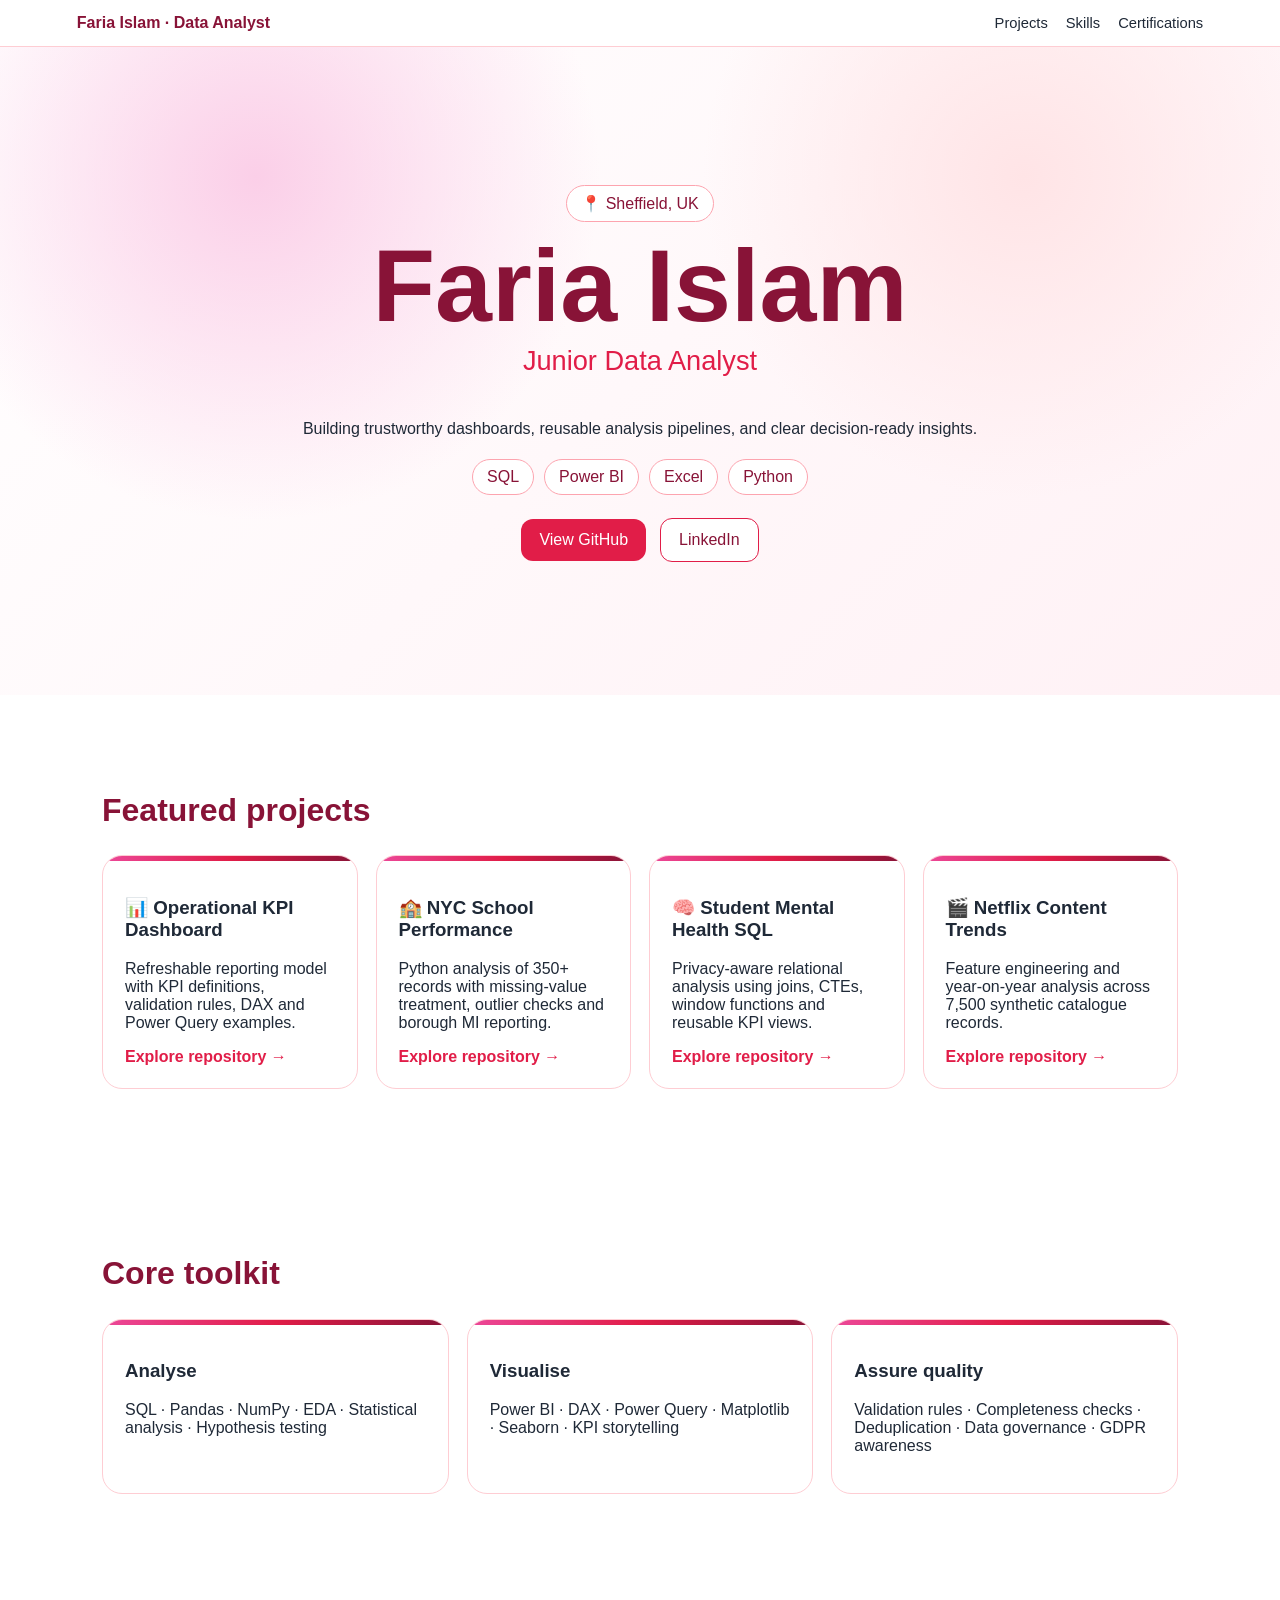
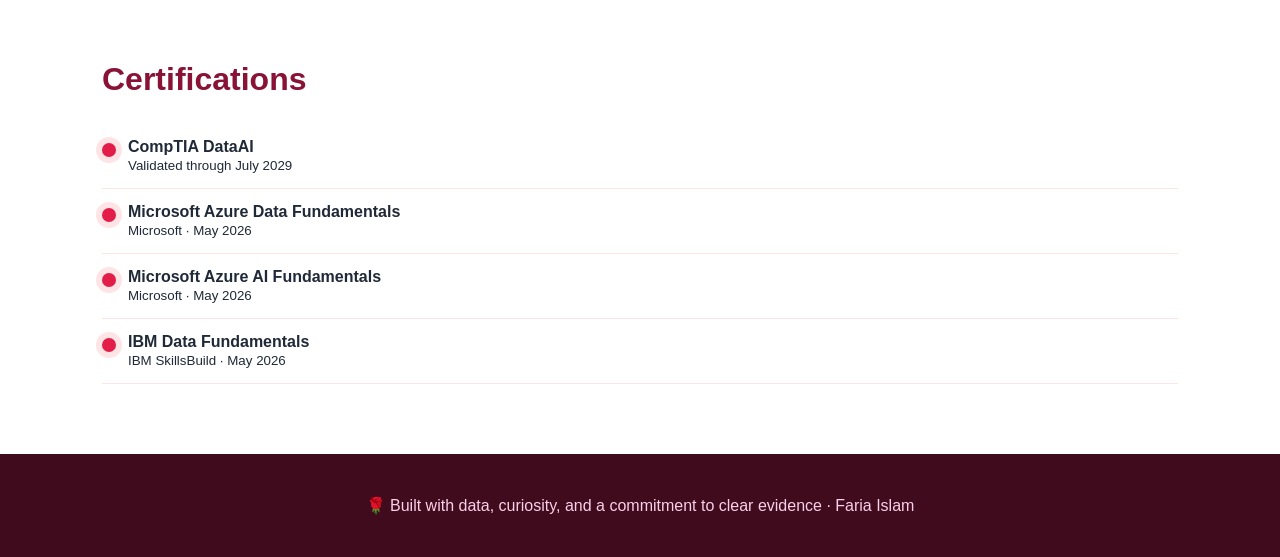
==== index.html @ a4184dbe "Launch Faria's data analytics GitHub profile" ====
<!doctype html><html lang="en"><head><meta charset="utf-8"><meta name="viewport" content="width=device-width,initial-scale=1"><title>Faria Islam · Data Analyst Portfolio</title>
<style>
:root{--rose:#e11d48;--pink:#ec4899;--burg:#881337;--soft:#fff1f5;--ink:#1f2937;--muted:#6b7280}*{box-sizing:border-box}html{scroll-behavior:smooth}body{margin:0;font-family:Inter,Segoe UI,Arial,sans-serif;color:var(--ink);background:#fff}nav{position:sticky;top:0;z-index:10;background:rgba(255,255,255,.92);backdrop-filter:blur(10px);border-bottom:1px solid #fecdd3;padding:14px 6vw;display:flex;justify-content:space-between;align-items:center}nav b{color:var(--burg)}nav a{color:var(--ink);text-decoration:none;margin-left:18px;font-size:.92rem}.hero{min-height:72vh;display:grid;place-items:center;text-align:center;padding:70px 22px;background:radial-gradient(circle at 20% 20%,#fbcfe8,transparent 30%),radial-gradient(circle at 80% 20%,#ffe4e6,transparent 28%),linear-gradient(135deg,#fff,#fff1f5);overflow:hidden}.hero h1{font-size:clamp(3rem,8vw,6.5rem);margin:0;color:var(--burg)}.hero .typing{font-size:clamp(1.1rem,2.5vw,1.7rem);color:var(--rose);min-height:2.2em}.pill{display:inline-block;padding:8px 14px;border:1px solid #fda4af;border-radius:999px;background:white;margin:5px;color:var(--burg)}.cta{display:inline-block;margin:18px 7px 0;padding:12px 18px;border-radius:12px;text-decoration:none;background:var(--rose);color:white;transition:.2s}.cta.secondary{background:white;color:var(--burg);border:1px solid var(--rose)}.cta:hover{transform:translateY(-3px)}section{max-width:1120px;margin:auto;padding:70px 22px}h2{font-size:2rem;color:var(--burg)}.grid{display:grid;grid-template-columns:repeat(auto-fit,minmax(250px,1fr));gap:18px}.card{border:1px solid #fecdd3;border-radius:20px;padding:22px;background:white;transition:.25s;position:relative;overflow:hidden}.card:before{content:"";position:absolute;left:0;top:0;height:5px;width:100%;background:linear-gradient(90deg,var(--pink),var(--rose),var(--burg))}.card:hover{transform:translateY(-7px);box-shadow:0 18px 45px rgba(136,19,55,.13)}.card a{color:var(--rose);font-weight:700;text-decoration:none}.cert{display:flex;gap:12px;align-items:flex-start;padding:14px 0;border-bottom:1px solid #ffe4e6}.dot{width:14px;height:14px;margin-top:5px;border-radius:50%;background:var(--rose);box-shadow:0 0 0 6px #ffe4e6;animation:pulse 2s infinite}@keyframes pulse{50%{box-shadow:0 0 0 12px rgba(254,205,211,0)}}footer{background:#3f0b1d;color:#fbcfe8;text-align:center;padding:42px 20px}.reveal{opacity:0;transform:translateY(24px);transition:.7s}.reveal.show{opacity:1;transform:none}</style></head>
<body><nav><b>Faria Islam · Data Analyst</b><div><a href="#projects">Projects</a><a href="#skills">Skills</a><a href="#certs">Certifications</a></div></nav><header class="hero"><div><div class="pill">📍 Sheffield, UK</div><h1>Faria Islam</h1><div class="typing" id="typing"></div><p>Building trustworthy dashboards, reusable analysis pipelines, and clear decision-ready insights.</p><div><span class="pill">SQL</span><span class="pill">Power BI</span><span class="pill">Excel</span><span class="pill">Python</span></div><a class="cta" href="https://github.com/fowziafaria1234-ops">View GitHub</a><a class="cta secondary" href="https://www.linkedin.com/in/faria-islam-1a2338349">LinkedIn</a></div></header>
<section id="projects" class="reveal"><h2>Featured projects</h2><div class="grid">
<div class="card"><h3>📊 Operational KPI Dashboard</h3><p>Refreshable reporting model with KPI definitions, validation rules, DAX and Power Query examples.</p><a href="https://github.com/fowziafaria1234-ops/operational-kpi-dashboard">Explore repository →</a></div>
<div class="card"><h3>🏫 NYC School Performance</h3><p>Python analysis of 350+ records with missing-value treatment, outlier checks and borough MI reporting.</p><a href="https://github.com/fowziafaria1234-ops/nyc-school-performance-analysis">Explore repository →</a></div>
<div class="card"><h3>🧠 Student Mental Health SQL</h3><p>Privacy-aware relational analysis using joins, CTEs, window functions and reusable KPI views.</p><a href="https://github.com/fowziafaria1234-ops/student-mental-health-sql-analysis">Explore repository →</a></div>
<div class="card"><h3>🎬 Netflix Content Trends</h3><p>Feature engineering and year-on-year analysis across 7,500 synthetic catalogue records.</p><a href="https://github.com/fowziafaria1234-ops/netflix-content-trends-analysis">Explore repository →</a></div></div></section>
<section id="skills" class="reveal"><h2>Core toolkit</h2><div class="grid"><div class="card"><h3>Analyse</h3><p>SQL · Pandas · NumPy · EDA · Statistical analysis · Hypothesis testing</p></div><div class="card"><h3>Visualise</h3><p>Power BI · DAX · Power Query · Matplotlib · Seaborn · KPI storytelling</p></div><div class="card"><h3>Assure quality</h3><p>Validation rules · Completeness checks · Deduplication · Data governance · GDPR awareness</p></div></div></section>
<section id="certs" class="reveal"><h2>Certifications</h2><div class="cert"><span class="dot"></span><div><b>CompTIA DataAI</b><br><small>Validated through July 2029</small></div></div><div class="cert"><span class="dot"></span><div><b>Microsoft Azure Data Fundamentals</b><br><small>Microsoft · May 2026</small></div></div><div class="cert"><span class="dot"></span><div><b>Microsoft Azure AI Fundamentals</b><br><small>Microsoft · May 2026</small></div></div><div class="cert"><span class="dot"></span><div><b>IBM Data Fundamentals</b><br><small>IBM SkillsBuild · May 2026</small></div></div></section>
<footer>🌹 Built with data, curiosity, and a commitment to clear evidence · Faria Islam</footer>
<script>const lines=['Junior Data Analyst','SQL • Power BI • Excel • Python','Data Quality • KPI Dashboards • Insight Reporting','Microsoft Azure Data & AI Certified'];let i=0,j=0,del=false;const el=document.getElementById('typing');function tick(){const s=lines[i];el.textContent=s.slice(0,j);if(!del&&j<s.length)j++;else if(!del){del=true;setTimeout(tick,1400);return}else if(j>0)j--;else{del=false;i=(i+1)%lines.length}setTimeout(tick,del?35:65)}tick();const obs=new IntersectionObserver(es=>es.forEach(e=>e.isIntersecting&&e.target.classList.add('show')),{threshold:.12});document.querySelectorAll('.reveal').forEach(e=>obs.observe(e));</script></body></html>
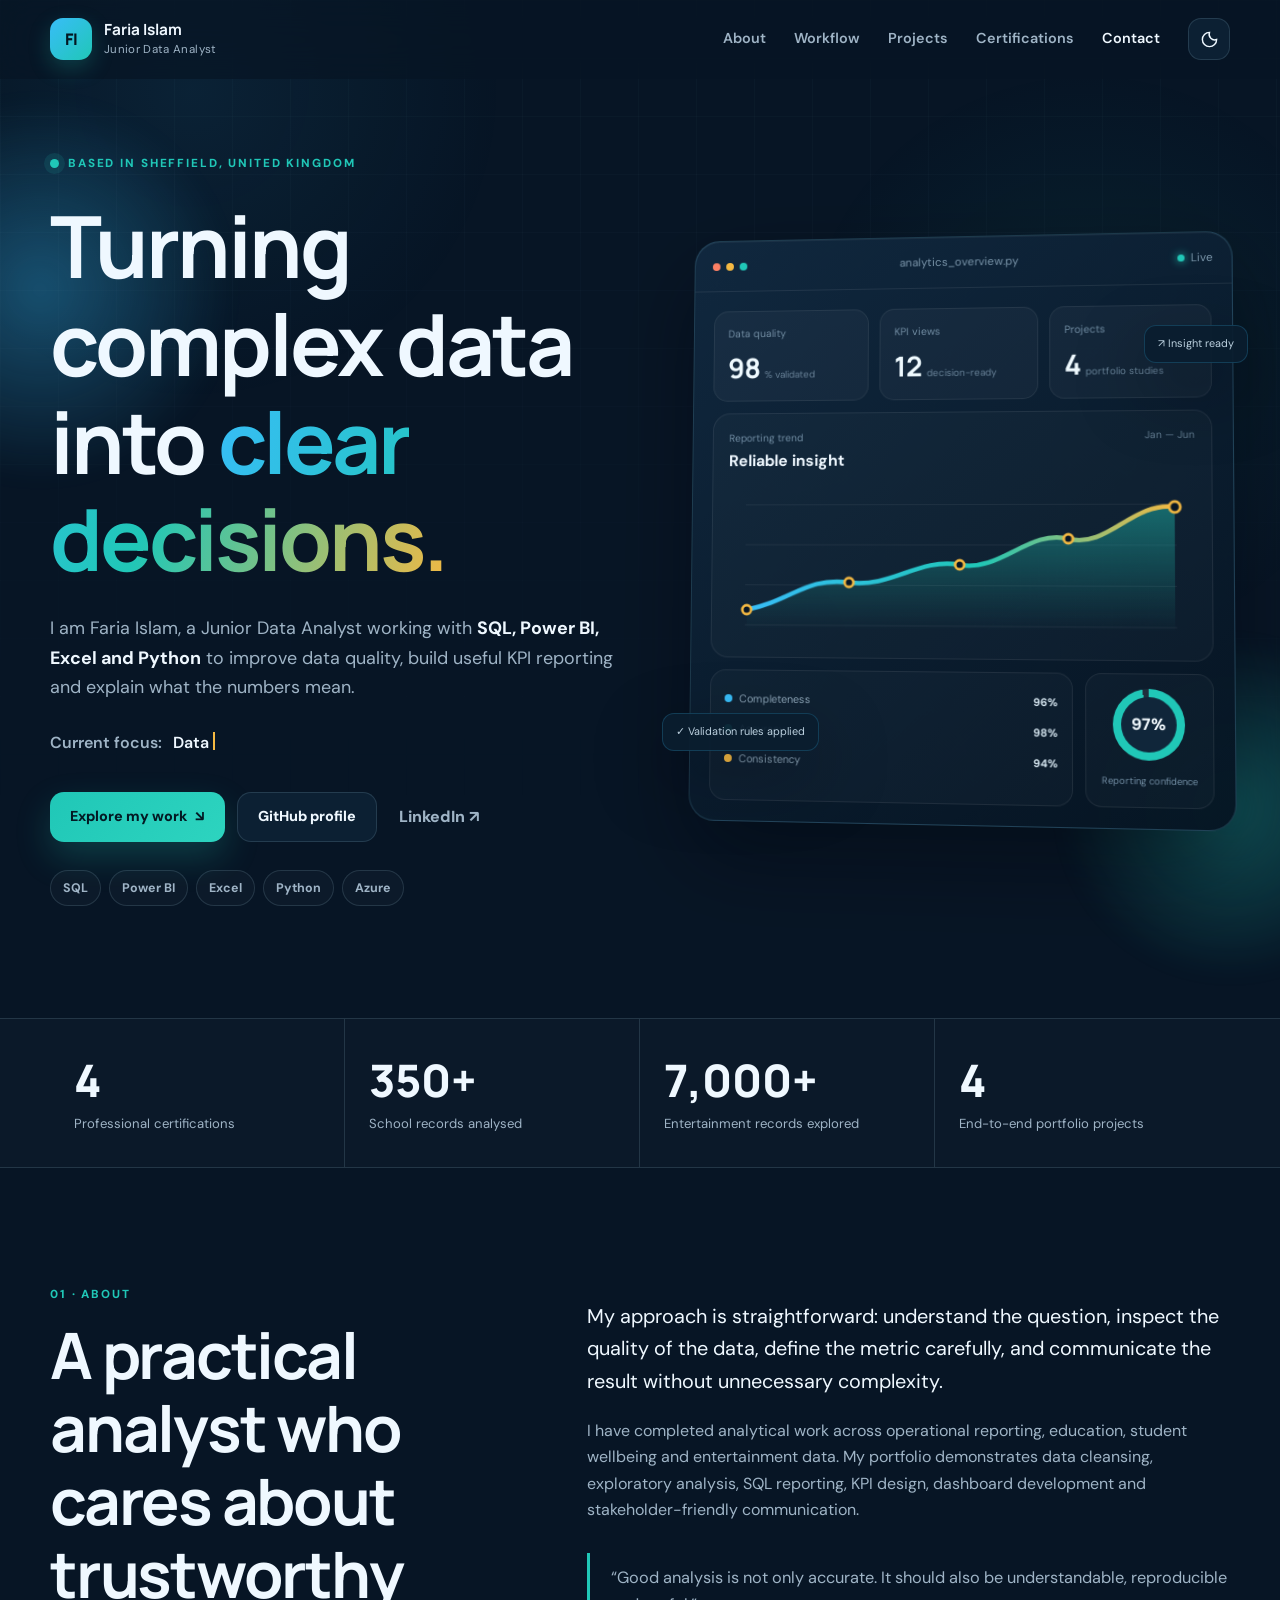
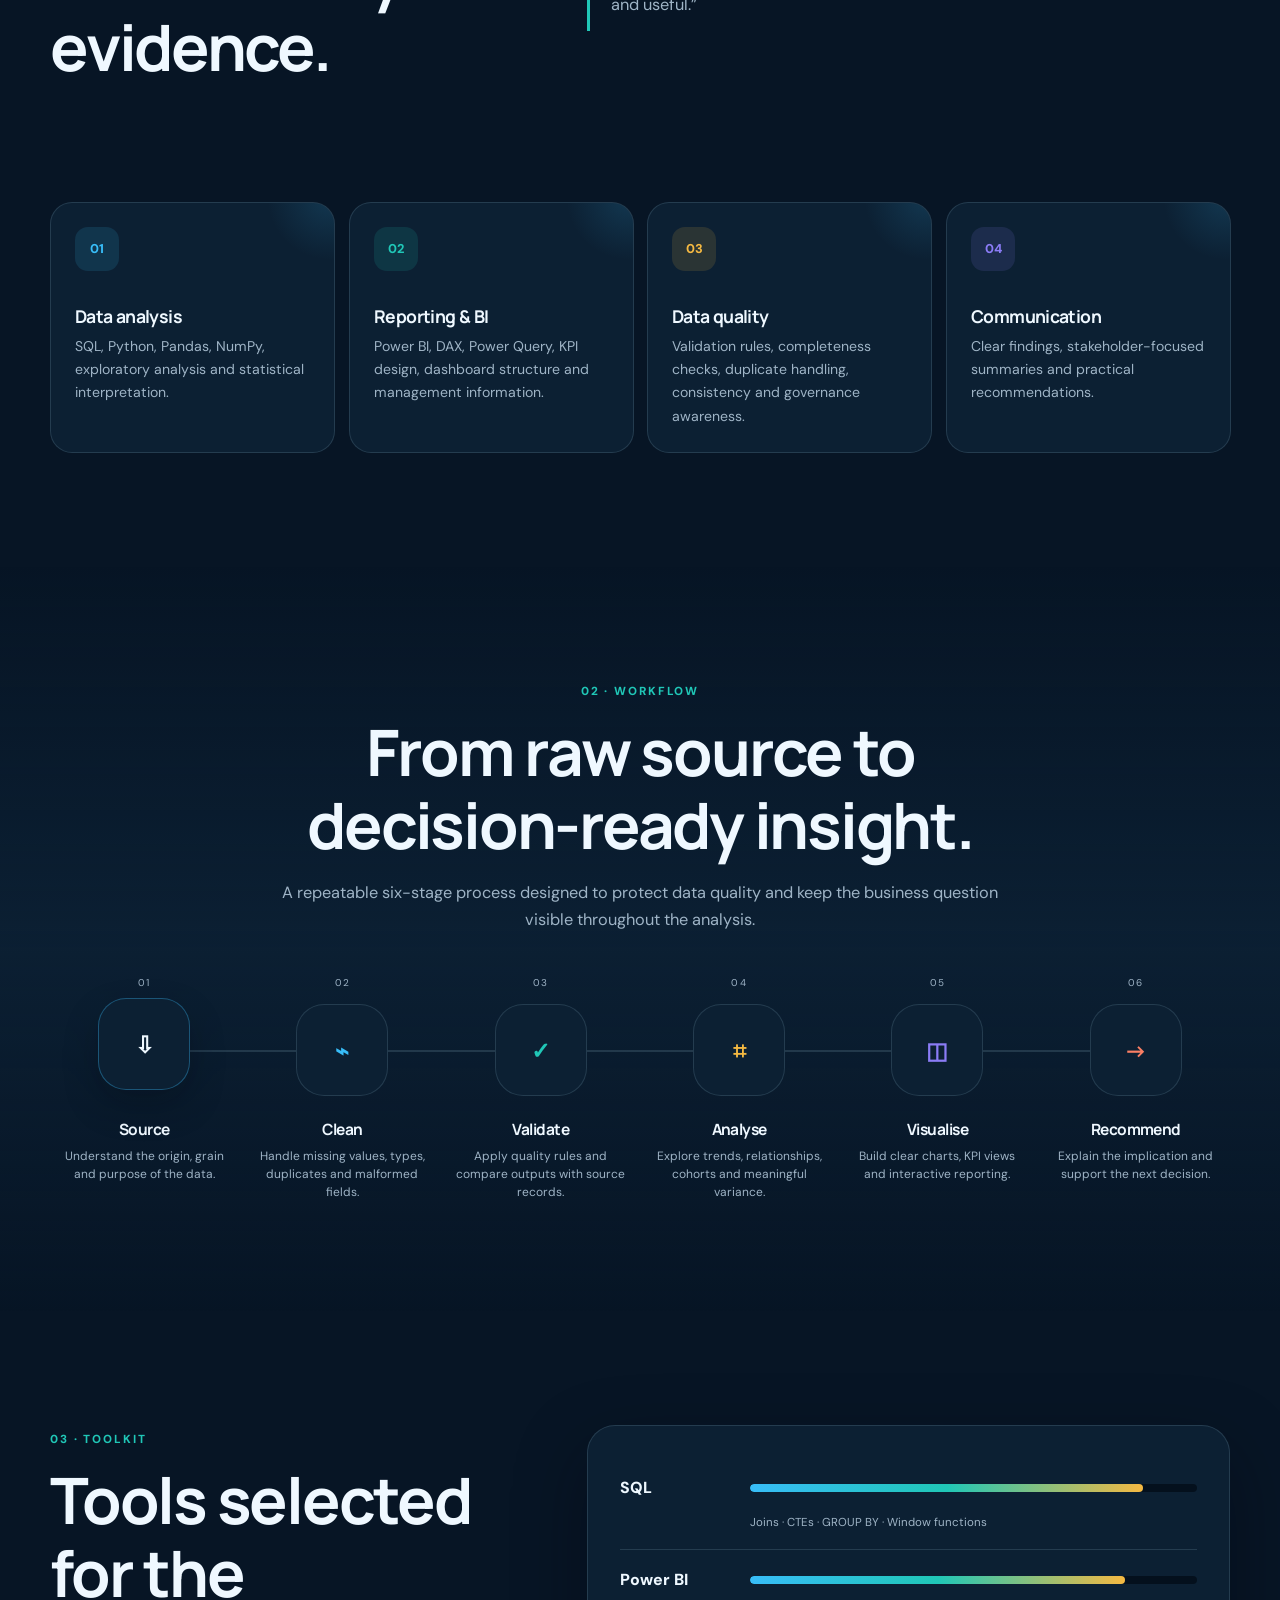
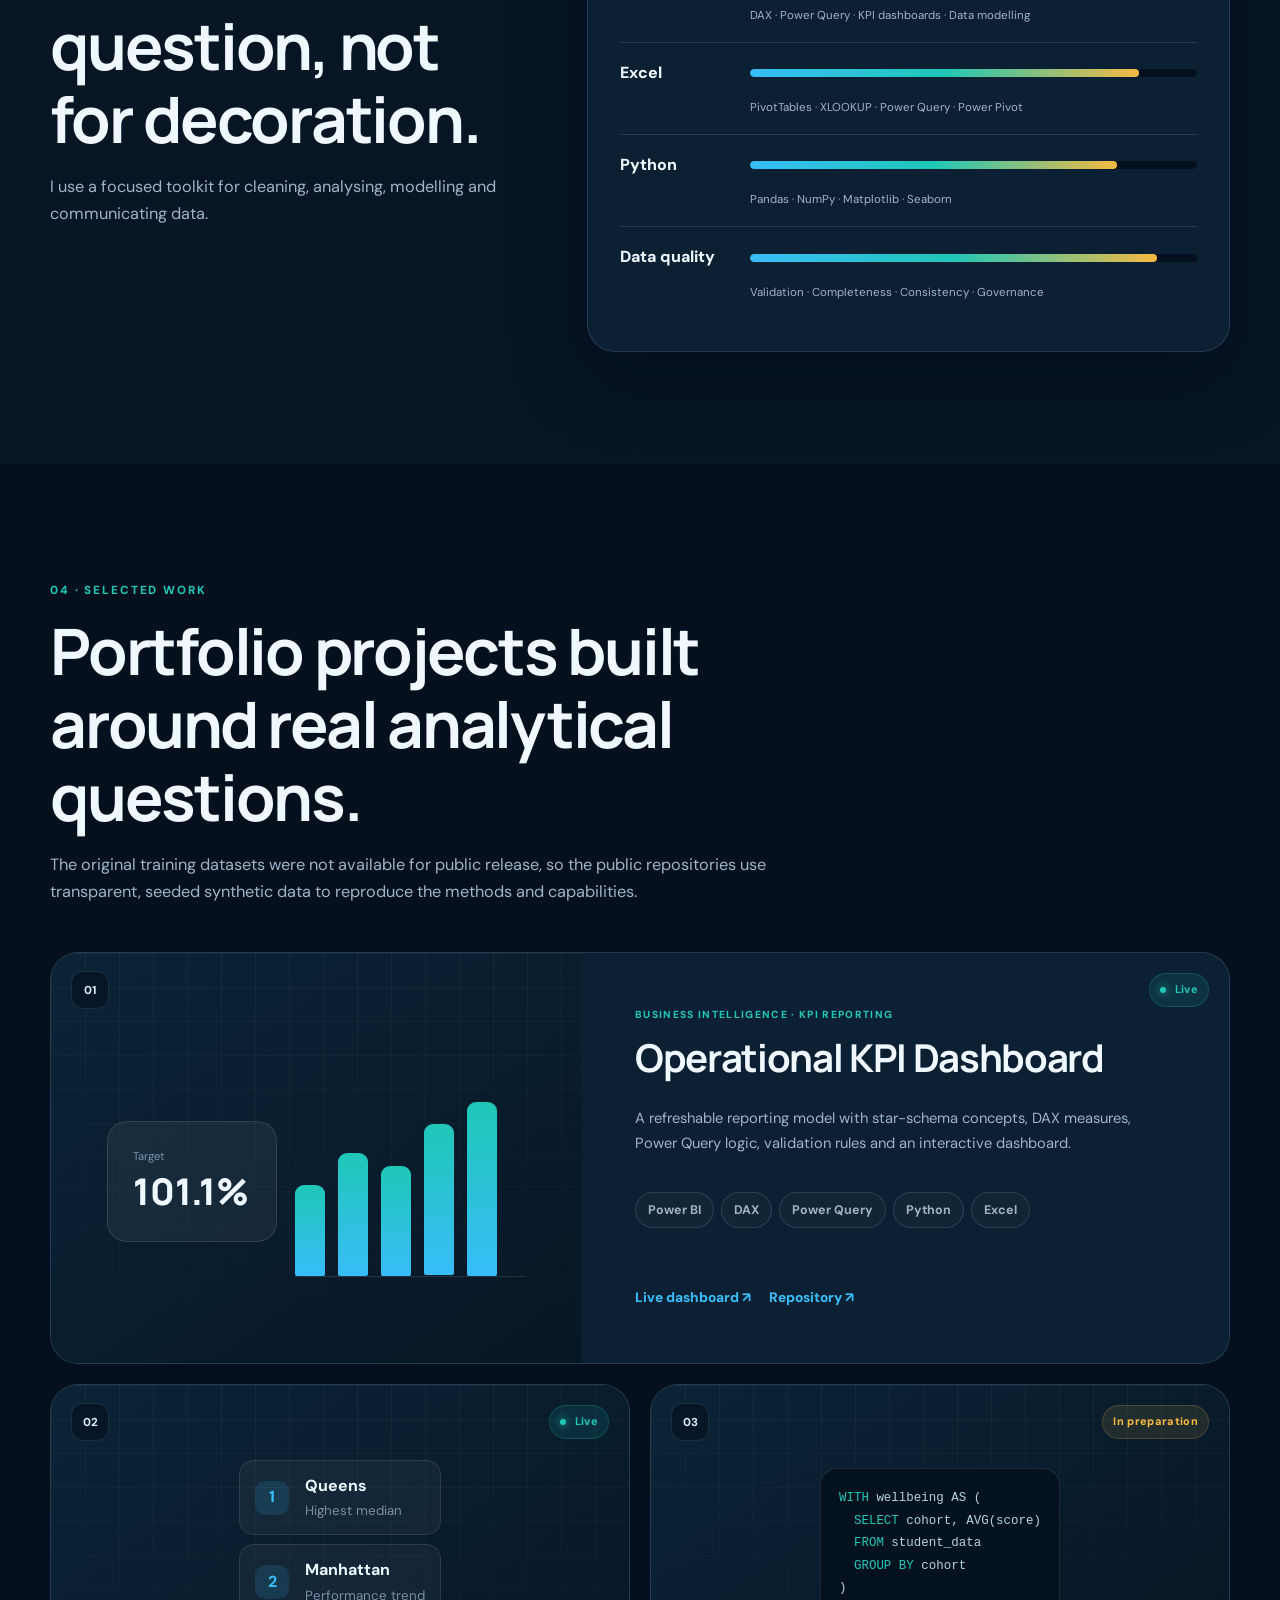
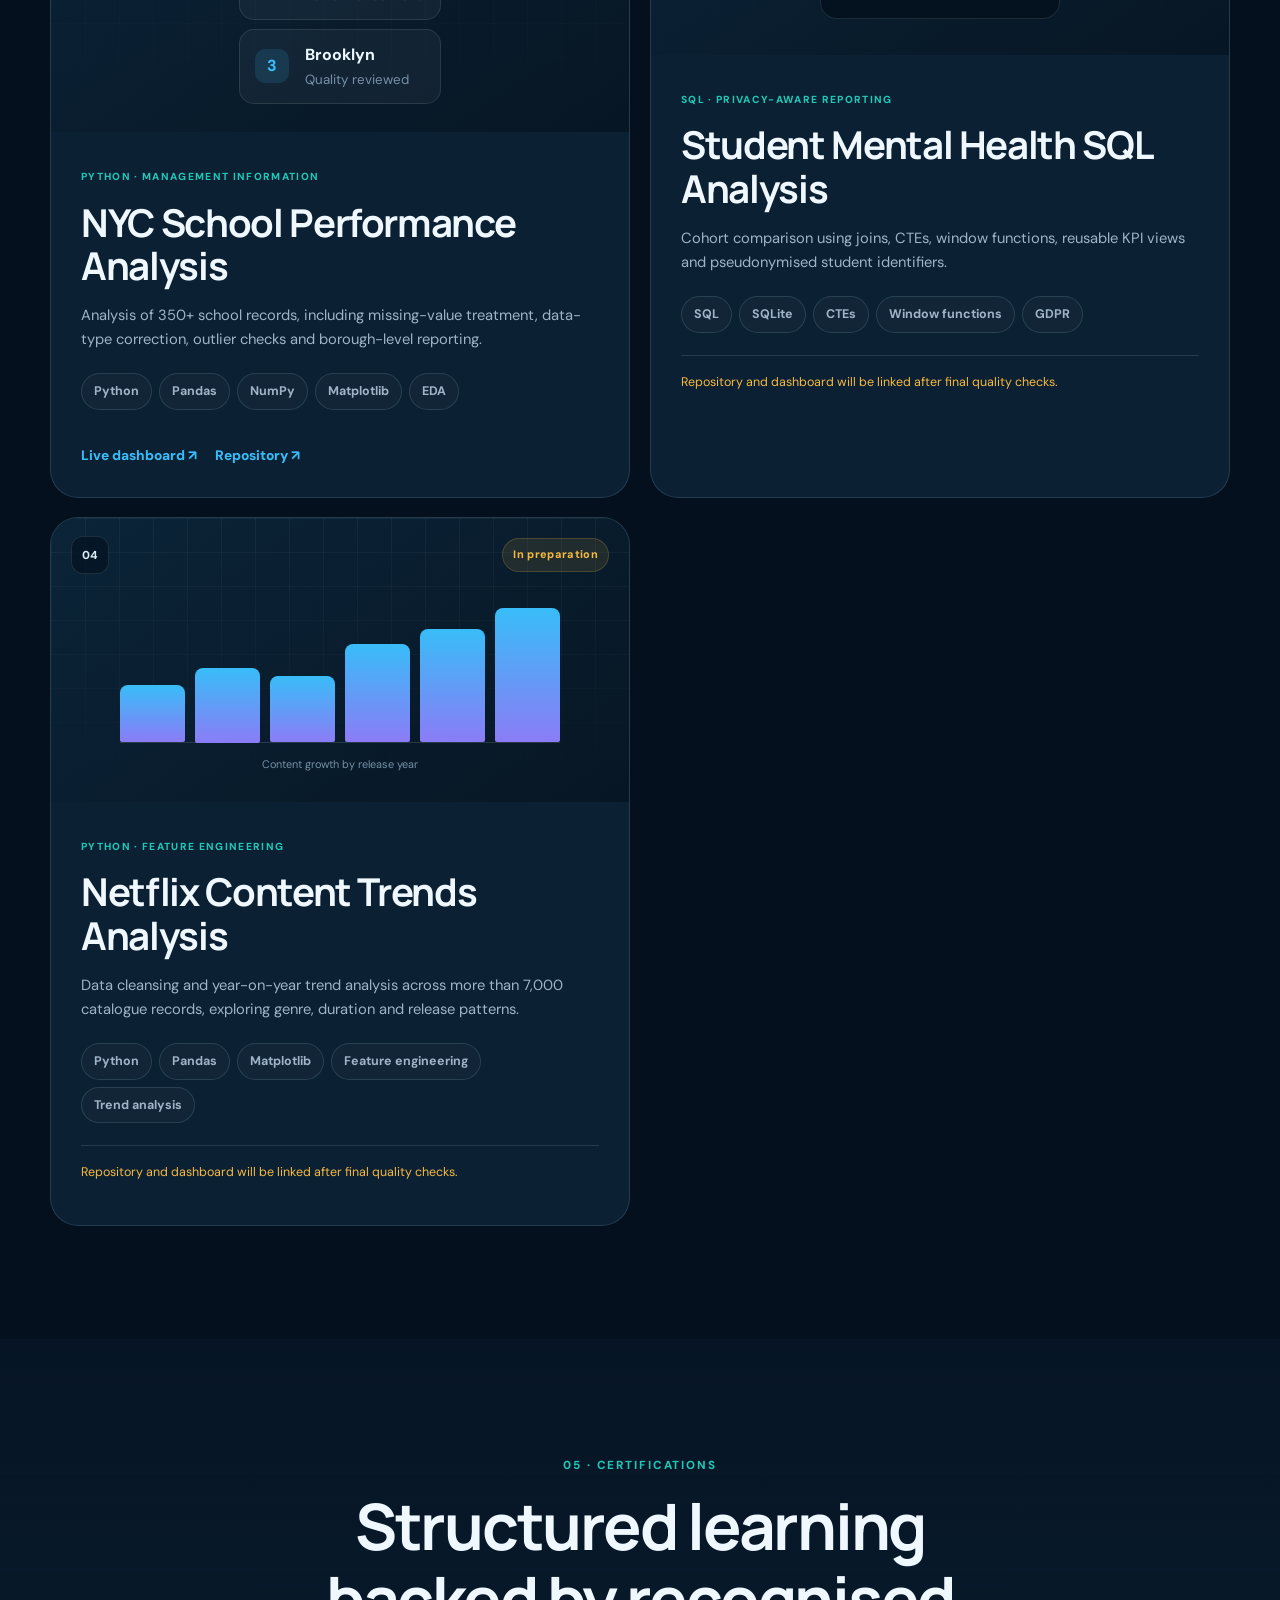
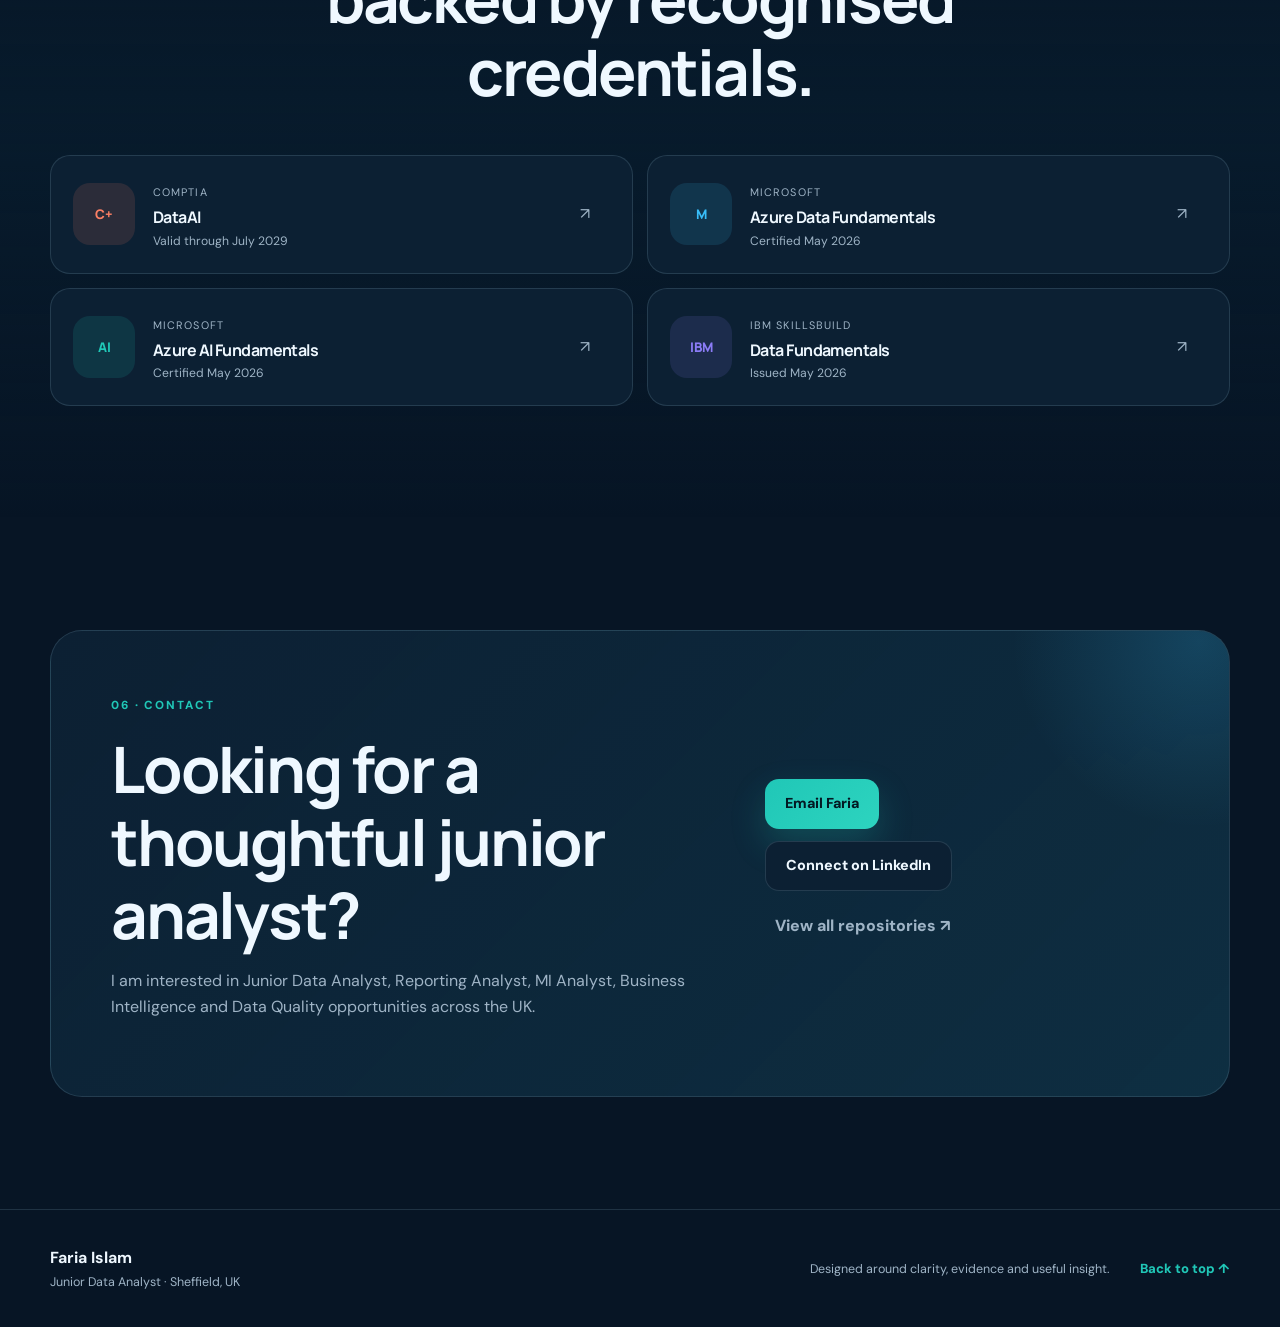
==== commit 2145eea1: "Upgrade live portfolio website with premium responsive design" ====
--- a/index.html
+++ b/index.html
@@ -1,13 +1,343 @@
-<!doctype html><html lang="en"><head><meta charset="utf-8"><meta name="viewport" content="width=device-width,initial-scale=1"><title>Faria Islam · Data Analyst Portfolio</title>
-<style>
-:root{--rose:#e11d48;--pink:#ec4899;--burg:#881337;--soft:#fff1f5;--ink:#1f2937;--muted:#6b7280}*{box-sizing:border-box}html{scroll-behavior:smooth}body{margin:0;font-family:Inter,Segoe UI,Arial,sans-serif;color:var(--ink);background:#fff}nav{position:sticky;top:0;z-index:10;background:rgba(255,255,255,.92);backdrop-filter:blur(10px);border-bottom:1px solid #fecdd3;padding:14px 6vw;display:flex;justify-content:space-between;align-items:center}nav b{color:var(--burg)}nav a{color:var(--ink);text-decoration:none;margin-left:18px;font-size:.92rem}.hero{min-height:72vh;display:grid;place-items:center;text-align:center;padding:70px 22px;background:radial-gradient(circle at 20% 20%,#fbcfe8,transparent 30%),radial-gradient(circle at 80% 20%,#ffe4e6,transparent 28%),linear-gradient(135deg,#fff,#fff1f5);overflow:hidden}.hero h1{font-size:clamp(3rem,8vw,6.5rem);margin:0;color:var(--burg)}.hero .typing{font-size:clamp(1.1rem,2.5vw,1.7rem);color:var(--rose);min-height:2.2em}.pill{display:inline-block;padding:8px 14px;border:1px solid #fda4af;border-radius:999px;background:white;margin:5px;color:var(--burg)}.cta{display:inline-block;margin:18px 7px 0;padding:12px 18px;border-radius:12px;text-decoration:none;background:var(--rose);color:white;transition:.2s}.cta.secondary{background:white;color:var(--burg);border:1px solid var(--rose)}.cta:hover{transform:translateY(-3px)}section{max-width:1120px;margin:auto;padding:70px 22px}h2{font-size:2rem;color:var(--burg)}.grid{display:grid;grid-template-columns:repeat(auto-fit,minmax(250px,1fr));gap:18px}.card{border:1px solid #fecdd3;border-radius:20px;padding:22px;background:white;transition:.25s;position:relative;overflow:hidden}.card:before{content:"";position:absolute;left:0;top:0;height:5px;width:100%;background:linear-gradient(90deg,var(--pink),var(--rose),var(--burg))}.card:hover{transform:translateY(-7px);box-shadow:0 18px 45px rgba(136,19,55,.13)}.card a{color:var(--rose);font-weight:700;text-decoration:none}.cert{display:flex;gap:12px;align-items:flex-start;padding:14px 0;border-bottom:1px solid #ffe4e6}.dot{width:14px;height:14px;margin-top:5px;border-radius:50%;background:var(--rose);box-shadow:0 0 0 6px #ffe4e6;animation:pulse 2s infinite}@keyframes pulse{50%{box-shadow:0 0 0 12px rgba(254,205,211,0)}}footer{background:#3f0b1d;color:#fbcfe8;text-align:center;padding:42px 20px}.reveal{opacity:0;transform:translateY(24px);transition:.7s}.reveal.show{opacity:1;transform:none}</style></head>
-<body><nav><b>Faria Islam · Data Analyst</b><div><a href="#projects">Projects</a><a href="#skills">Skills</a><a href="#certs">Certifications</a></div></nav><header class="hero"><div><div class="pill">📍 Sheffield, UK</div><h1>Faria Islam</h1><div class="typing" id="typing"></div><p>Building trustworthy dashboards, reusable analysis pipelines, and clear decision-ready insights.</p><div><span class="pill">SQL</span><span class="pill">Power BI</span><span class="pill">Excel</span><span class="pill">Python</span></div><a class="cta" href="https://github.com/fowziafaria1234-ops">View GitHub</a><a class="cta secondary" href="https://www.linkedin.com/in/faria-islam-1a2338349">LinkedIn</a></div></header>
-<section id="projects" class="reveal"><h2>Featured projects</h2><div class="grid">
-<div class="card"><h3>📊 Operational KPI Dashboard</h3><p>Refreshable reporting model with KPI definitions, validation rules, DAX and Power Query examples.</p><a href="https://github.com/fowziafaria1234-ops/operational-kpi-dashboard">Explore repository →</a></div>
-<div class="card"><h3>🏫 NYC School Performance</h3><p>Python analysis of 350+ records with missing-value treatment, outlier checks and borough MI reporting.</p><a href="https://github.com/fowziafaria1234-ops/nyc-school-performance-analysis">Explore repository →</a></div>
-<div class="card"><h3>🧠 Student Mental Health SQL</h3><p>Privacy-aware relational analysis using joins, CTEs, window functions and reusable KPI views.</p><a href="https://github.com/fowziafaria1234-ops/student-mental-health-sql-analysis">Explore repository →</a></div>
-<div class="card"><h3>🎬 Netflix Content Trends</h3><p>Feature engineering and year-on-year analysis across 7,500 synthetic catalogue records.</p><a href="https://github.com/fowziafaria1234-ops/netflix-content-trends-analysis">Explore repository →</a></div></div></section>
-<section id="skills" class="reveal"><h2>Core toolkit</h2><div class="grid"><div class="card"><h3>Analyse</h3><p>SQL · Pandas · NumPy · EDA · Statistical analysis · Hypothesis testing</p></div><div class="card"><h3>Visualise</h3><p>Power BI · DAX · Power Query · Matplotlib · Seaborn · KPI storytelling</p></div><div class="card"><h3>Assure quality</h3><p>Validation rules · Completeness checks · Deduplication · Data governance · GDPR awareness</p></div></div></section>
-<section id="certs" class="reveal"><h2>Certifications</h2><div class="cert"><span class="dot"></span><div><b>CompTIA DataAI</b><br><small>Validated through July 2029</small></div></div><div class="cert"><span class="dot"></span><div><b>Microsoft Azure Data Fundamentals</b><br><small>Microsoft · May 2026</small></div></div><div class="cert"><span class="dot"></span><div><b>Microsoft Azure AI Fundamentals</b><br><small>Microsoft · May 2026</small></div></div><div class="cert"><span class="dot"></span><div><b>IBM Data Fundamentals</b><br><small>IBM SkillsBuild · May 2026</small></div></div></section>
-<footer>🌹 Built with data, curiosity, and a commitment to clear evidence · Faria Islam</footer>
-<script>const lines=['Junior Data Analyst','SQL • Power BI • Excel • Python','Data Quality • KPI Dashboards • Insight Reporting','Microsoft Azure Data & AI Certified'];let i=0,j=0,del=false;const el=document.getElementById('typing');function tick(){const s=lines[i];el.textContent=s.slice(0,j);if(!del&&j<s.length)j++;else if(!del){del=true;setTimeout(tick,1400);return}else if(j>0)j--;else{del=false;i=(i+1)%lines.length}setTimeout(tick,del?35:65)}tick();const obs=new IntersectionObserver(es=>es.forEach(e=>e.isIntersecting&&e.target.classList.add('show')),{threshold:.12});document.querySelectorAll('.reveal').forEach(e=>obs.observe(e));</script></body></html>+<!doctype html>
+<html lang="en">
+<head>
+  <meta charset="utf-8">
+  <meta name="viewport" content="width=device-width, initial-scale=1">
+  <meta name="description" content="Faria Islam — Junior Data Analyst portfolio featuring SQL, Power BI, Excel, Python, data quality, KPI dashboards and insight reporting.">
+  <meta name="theme-color" content="#071525">
+  <meta property="og:title" content="Faria Islam | Junior Data Analyst">
+  <meta property="og:description" content="Data quality, KPI dashboards and insight reporting using SQL, Power BI, Excel and Python.">
+  <meta property="og:type" content="website">
+  <title>Faria Islam | Junior Data Analyst</title>
+  <link rel="preconnect" href="https://fonts.googleapis.com">
+  <link rel="preconnect" href="https://fonts.gstatic.com" crossorigin>
+  <link href="https://fonts.googleapis.com/css2?family=DM+Sans:wght@400;500;600;700&family=Manrope:wght@500;600;700;800&display=swap" rel="stylesheet">
+  <link rel="stylesheet" href="styles.css">
+</head>
+<body>
+  <div class="page-progress" aria-hidden="true"><span id="pageProgress"></span></div>
+  <div class="cursor-glow" id="cursorGlow" aria-hidden="true"></div>
+
+  <header class="site-header" id="top">
+    <nav class="nav shell" aria-label="Primary navigation">
+      <a class="brand" href="#top" aria-label="Faria Islam home">
+        <span class="brand-mark">FI</span>
+        <span class="brand-copy"><strong>Faria Islam</strong><small>Junior Data Analyst</small></span>
+      </a>
+
+      <button class="nav-toggle" id="navToggle" type="button" aria-expanded="false" aria-controls="navMenu" aria-label="Open navigation menu">
+        <span></span><span></span><span></span>
+      </button>
+
+      <div class="nav-menu" id="navMenu">
+        <a href="#about">About</a>
+        <a href="#workflow">Workflow</a>
+        <a href="#projects">Projects</a>
+        <a href="#certifications">Certifications</a>
+        <a href="#contact">Contact</a>
+        <button class="theme-toggle" id="themeToggle" type="button" aria-label="Switch colour theme">
+          <svg viewBox="0 0 24 24" aria-hidden="true"><path d="M12 3a9 9 0 1 0 9 9 7 7 0 0 1-9-9Z"/></svg>
+        </button>
+      </div>
+    </nav>
+  </header>
+
+  <main>
+    <section class="hero section-pad" aria-labelledby="heroTitle">
+      <div class="hero-orb orb-one" aria-hidden="true"></div>
+      <div class="hero-orb orb-two" aria-hidden="true"></div>
+      <div class="data-grid" aria-hidden="true"></div>
+
+      <div class="shell hero-layout">
+        <div class="hero-copy reveal">
+          <div class="eyebrow"><span class="status-dot"></span> Based in Sheffield, United Kingdom</div>
+          <h1 id="heroTitle">Turning complex data into <span class="gradient-text">clear decisions.</span></h1>
+          <p class="hero-lead">I am Faria Islam, a Junior Data Analyst working with <strong>SQL, Power BI, Excel and Python</strong> to improve data quality, build useful KPI reporting and explain what the numbers mean.</p>
+
+          <div class="typed-line" aria-live="polite">
+            <span class="typed-label">Current focus:</span>
+            <span id="typedText">Data quality and validation</span><span class="caret" aria-hidden="true"></span>
+          </div>
+
+          <div class="hero-actions">
+            <a class="button primary" href="#projects">Explore my work <span aria-hidden="true">↘</span></a>
+            <a class="button secondary" href="https://github.com/fowziafaria1234-ops" target="_blank" rel="noreferrer">GitHub profile</a>
+            <a class="text-link" href="https://www.linkedin.com/in/faria-islam-1a2338349" target="_blank" rel="noreferrer">LinkedIn <span aria-hidden="true">↗</span></a>
+          </div>
+
+          <div class="hero-tags" aria-label="Core technologies">
+            <span>SQL</span><span>Power BI</span><span>Excel</span><span>Python</span><span>Azure</span>
+          </div>
+        </div>
+
+        <div class="hero-visual reveal delay-one" id="heroVisual" aria-label="Animated analytics dashboard illustration">
+          <div class="dashboard-window">
+            <div class="window-topbar">
+              <div class="window-dots"><span></span><span></span><span></span></div>
+              <span>analytics_overview.py</span>
+              <span class="window-live"><i></i> Live</span>
+            </div>
+
+            <div class="dashboard-body">
+              <div class="metric-row">
+                <article class="mini-metric"><small>Data quality</small><strong data-count="98">0</strong><span>% validated</span></article>
+                <article class="mini-metric"><small>KPI views</small><strong data-count="12">0</strong><span>decision-ready</span></article>
+                <article class="mini-metric"><small>Projects</small><strong data-count="4">0</strong><span>portfolio studies</span></article>
+              </div>
+
+              <div class="chart-panel">
+                <div class="chart-heading"><div><small>Reporting trend</small><strong>Reliable insight</strong></div><span>Jan — Jun</span></div>
+                <svg class="line-chart" viewBox="0 0 520 190" role="img" aria-label="Animated upward analytics trend">
+                  <defs>
+                    <linearGradient id="areaGradient" x1="0" y1="0" x2="0" y2="1">
+                      <stop offset="0" stop-color="#20c7b7" stop-opacity=".44"/>
+                      <stop offset="1" stop-color="#20c7b7" stop-opacity="0"/>
+                    </linearGradient>
+                    <linearGradient id="lineGradient" x1="0" y1="0" x2="1" y2="0">
+                      <stop offset="0" stop-color="#38bdf8"/>
+                      <stop offset=".55" stop-color="#20c7b7"/>
+                      <stop offset="1" stop-color="#f5b942"/>
+                    </linearGradient>
+                  </defs>
+                  <g class="chart-grid-lines">
+                    <line x1="20" y1="35" x2="500" y2="35"/><line x1="20" y1="80" x2="500" y2="80"/><line x1="20" y1="125" x2="500" y2="125"/><line x1="20" y1="170" x2="500" y2="170"/>
+                  </g>
+                  <path class="area-path" d="M22 153 C75 142 89 116 138 122 S216 94 262 102 S339 62 382 73 S452 32 498 38 L498 175 L22 175Z"/>
+                  <path class="trend-path" pathLength="1" d="M22 153 C75 142 89 116 138 122 S216 94 262 102 S339 62 382 73 S452 32 498 38"/>
+                  <g class="chart-points"><circle cx="22" cy="153" r="5"/><circle cx="138" cy="122" r="5"/><circle cx="262" cy="102" r="5"/><circle cx="382" cy="73" r="5"/><circle cx="498" cy="38" r="6"/></g>
+                </svg>
+              </div>
+
+              <div class="dashboard-bottom">
+                <div class="quality-list">
+                  <div><span><i class="legend cyan"></i>Completeness</span><b>96%</b></div>
+                  <div><span><i class="legend teal"></i>Accuracy</span><b>98%</b></div>
+                  <div><span><i class="legend gold"></i>Consistency</span><b>94%</b></div>
+                </div>
+                <div class="radial-card">
+                  <div class="radial-progress"><span>97%</span></div>
+                  <small>Reporting confidence</small>
+                </div>
+              </div>
+            </div>
+          </div>
+          <div class="floating-chip chip-one">✓ Validation rules applied</div>
+          <div class="floating-chip chip-two">↗ Insight ready</div>
+        </div>
+      </div>
+    </section>
+
+    <section class="metrics-strip" aria-label="Portfolio highlights">
+      <div class="shell metric-grid">
+        <div class="reveal"><strong data-count="4">0</strong><span>Professional certifications</span></div>
+        <div class="reveal delay-one"><strong data-count="350" data-suffix="+">0</strong><span>School records analysed</span></div>
+        <div class="reveal delay-two"><strong data-count="7000" data-suffix="+">0</strong><span>Entertainment records explored</span></div>
+        <div class="reveal delay-three"><strong data-count="4">0</strong><span>End-to-end portfolio projects</span></div>
+      </div>
+    </section>
+
+    <section class="section-pad" id="about">
+      <div class="shell about-layout">
+        <div class="section-heading reveal">
+          <span class="section-kicker">01 · About</span>
+          <h2>A practical analyst who cares about trustworthy evidence.</h2>
+        </div>
+
+        <div class="about-copy reveal delay-one">
+          <p class="large-copy">My approach is straightforward: understand the question, inspect the quality of the data, define the metric carefully, and communicate the result without unnecessary complexity.</p>
+          <p>I have completed analytical work across operational reporting, education, student wellbeing and entertainment data. My portfolio demonstrates data cleansing, exploratory analysis, SQL reporting, KPI design, dashboard development and stakeholder-friendly communication.</p>
+          <blockquote>“Good analysis is not only accurate. It should also be understandable, reproducible and useful.”</blockquote>
+        </div>
+
+        <div class="capability-grid reveal">
+          <article class="capability-card tilt-card">
+            <span class="capability-icon icon-cyan">01</span>
+            <h3>Data analysis</h3>
+            <p>SQL, Python, Pandas, NumPy, exploratory analysis and statistical interpretation.</p>
+          </article>
+          <article class="capability-card tilt-card">
+            <span class="capability-icon icon-teal">02</span>
+            <h3>Reporting & BI</h3>
+            <p>Power BI, DAX, Power Query, KPI design, dashboard structure and management information.</p>
+          </article>
+          <article class="capability-card tilt-card">
+            <span class="capability-icon icon-gold">03</span>
+            <h3>Data quality</h3>
+            <p>Validation rules, completeness checks, duplicate handling, consistency and governance awareness.</p>
+          </article>
+          <article class="capability-card tilt-card">
+            <span class="capability-icon icon-violet">04</span>
+            <h3>Communication</h3>
+            <p>Clear findings, stakeholder-focused summaries and practical recommendations.</p>
+          </article>
+        </div>
+      </div>
+    </section>
+
+    <section class="section-pad workflow-section" id="workflow">
+      <div class="shell">
+        <div class="section-heading centred reveal">
+          <span class="section-kicker">02 · Workflow</span>
+          <h2>From raw source to decision-ready insight.</h2>
+          <p>A repeatable six-stage process designed to protect data quality and keep the business question visible throughout the analysis.</p>
+        </div>
+
+        <div class="workflow-track reveal" aria-label="Analytics workflow">
+          <div class="workflow-line"><span class="workflow-pulse"></span></div>
+          <article class="workflow-step active"><span class="step-number">01</span><div class="step-icon">⇩</div><h3>Source</h3><p>Understand the origin, grain and purpose of the data.</p></article>
+          <article class="workflow-step"><span class="step-number">02</span><div class="step-icon">⌁</div><h3>Clean</h3><p>Handle missing values, types, duplicates and malformed fields.</p></article>
+          <article class="workflow-step"><span class="step-number">03</span><div class="step-icon">✓</div><h3>Validate</h3><p>Apply quality rules and compare outputs with source records.</p></article>
+          <article class="workflow-step"><span class="step-number">04</span><div class="step-icon">⌗</div><h3>Analyse</h3><p>Explore trends, relationships, cohorts and meaningful variance.</p></article>
+          <article class="workflow-step"><span class="step-number">05</span><div class="step-icon">◫</div><h3>Visualise</h3><p>Build clear charts, KPI views and interactive reporting.</p></article>
+          <article class="workflow-step"><span class="step-number">06</span><div class="step-icon">→</div><h3>Recommend</h3><p>Explain the implication and support the next decision.</p></article>
+        </div>
+      </div>
+    </section>
+
+    <section class="section-pad" id="skills">
+      <div class="shell skills-layout">
+        <div class="section-heading reveal">
+          <span class="section-kicker">03 · Toolkit</span>
+          <h2>Tools selected for the question, not for decoration.</h2>
+          <p>I use a focused toolkit for cleaning, analysing, modelling and communicating data.</p>
+        </div>
+
+        <div class="skills-panel reveal delay-one">
+          <div class="skill-row"><span>SQL</span><div><i style="--level:88%"></i></div><small>Joins · CTEs · GROUP BY · Window functions</small></div>
+          <div class="skill-row"><span>Power BI</span><div><i style="--level:84%"></i></div><small>DAX · Power Query · KPI dashboards · Data modelling</small></div>
+          <div class="skill-row"><span>Excel</span><div><i style="--level:87%"></i></div><small>PivotTables · XLOOKUP · Power Query · Power Pivot</small></div>
+          <div class="skill-row"><span>Python</span><div><i style="--level:82%"></i></div><small>Pandas · NumPy · Matplotlib · Seaborn</small></div>
+          <div class="skill-row"><span>Data quality</span><div><i style="--level:91%"></i></div><small>Validation · Completeness · Consistency · Governance</small></div>
+        </div>
+      </div>
+    </section>
+
+    <section class="section-pad projects-section" id="projects">
+      <div class="shell">
+        <div class="section-heading reveal">
+          <span class="section-kicker">04 · Selected work</span>
+          <h2>Portfolio projects built around real analytical questions.</h2>
+          <p>The original training datasets were not available for public release, so the public repositories use transparent, seeded synthetic data to reproduce the methods and capabilities.</p>
+        </div>
+
+        <div class="projects-grid">
+          <article class="project-card featured tilt-card reveal">
+            <div class="project-topline"><span class="project-number">01</span><span class="status live"><i></i> Live</span></div>
+            <div class="project-visual kpi-visual" aria-hidden="true">
+              <div class="kpi-mini"><span>Target</span><strong>101.1%</strong></div>
+              <div class="mini-bars"><i style="--h:48%"></i><i style="--h:65%"></i><i style="--h:58%"></i><i style="--h:80%"></i><i style="--h:92%"></i></div>
+            </div>
+            <div class="project-content">
+              <span class="project-type">Business intelligence · KPI reporting</span>
+              <h3>Operational KPI Dashboard</h3>
+              <p>A refreshable reporting model with star-schema concepts, DAX measures, Power Query logic, validation rules and an interactive dashboard.</p>
+              <div class="project-tags"><span>Power BI</span><span>DAX</span><span>Power Query</span><span>Python</span><span>Excel</span></div>
+              <div class="project-links">
+                <a href="https://fowziafaria1234-ops.github.io/operational-kpi-dashboard/dashboard/" target="_blank" rel="noreferrer">Live dashboard ↗</a>
+                <a href="https://github.com/fowziafaria1234-ops/operational-kpi-dashboard" target="_blank" rel="noreferrer">Repository ↗</a>
+              </div>
+            </div>
+          </article>
+
+          <article class="project-card tilt-card reveal delay-one">
+            <div class="project-topline"><span class="project-number">02</span><span class="status live"><i></i> Live</span></div>
+            <div class="project-visual school-visual" aria-hidden="true">
+              <div class="rank-card"><span>1</span><b>Queens</b><small>Highest median</small></div>
+              <div class="rank-card"><span>2</span><b>Manhattan</b><small>Performance trend</small></div>
+              <div class="rank-card"><span>3</span><b>Brooklyn</b><small>Quality reviewed</small></div>
+            </div>
+            <div class="project-content">
+              <span class="project-type">Python · Management information</span>
+              <h3>NYC School Performance Analysis</h3>
+              <p>Analysis of 350+ school records, including missing-value treatment, data-type correction, outlier checks and borough-level reporting.</p>
+              <div class="project-tags"><span>Python</span><span>Pandas</span><span>NumPy</span><span>Matplotlib</span><span>EDA</span></div>
+              <div class="project-links">
+                <a href="https://fowziafaria1234-ops.github.io/nyc-school-performance-analysis/dashboard/" target="_blank" rel="noreferrer">Live dashboard ↗</a>
+                <a href="https://github.com/fowziafaria1234-ops/nyc-school-performance-analysis" target="_blank" rel="noreferrer">Repository ↗</a>
+              </div>
+            </div>
+          </article>
+
+          <article class="project-card pending tilt-card reveal delay-two">
+            <div class="project-topline"><span class="project-number">03</span><span class="status preparing">In preparation</span></div>
+            <div class="project-visual sql-visual" aria-hidden="true">
+              <code><span>WITH</span> wellbeing AS (<br>&nbsp;&nbsp;<span>SELECT</span> cohort, AVG(score)<br>&nbsp;&nbsp;<span>FROM</span> student_data<br>&nbsp;&nbsp;<span>GROUP BY</span> cohort<br>)</code>
+            </div>
+            <div class="project-content">
+              <span class="project-type">SQL · Privacy-aware reporting</span>
+              <h3>Student Mental Health SQL Analysis</h3>
+              <p>Cohort comparison using joins, CTEs, window functions, reusable KPI views and pseudonymised student identifiers.</p>
+              <div class="project-tags"><span>SQL</span><span>SQLite</span><span>CTEs</span><span>Window functions</span><span>GDPR</span></div>
+              <p class="preparing-note">Repository and dashboard will be linked after final quality checks.</p>
+            </div>
+          </article>
+
+          <article class="project-card pending tilt-card reveal delay-three">
+            <div class="project-topline"><span class="project-number">04</span><span class="status preparing">In preparation</span></div>
+            <div class="project-visual netflix-visual" aria-hidden="true">
+              <div class="trend-bars"><i style="--h:38%"></i><i style="--h:50%"></i><i style="--h:44%"></i><i style="--h:66%"></i><i style="--h:76%"></i><i style="--h:90%"></i></div>
+              <span>Content growth by release year</span>
+            </div>
+            <div class="project-content">
+              <span class="project-type">Python · Feature engineering</span>
+              <h3>Netflix Content Trends Analysis</h3>
+              <p>Data cleansing and year-on-year trend analysis across more than 7,000 catalogue records, exploring genre, duration and release patterns.</p>
+              <div class="project-tags"><span>Python</span><span>Pandas</span><span>Matplotlib</span><span>Feature engineering</span><span>Trend analysis</span></div>
+              <p class="preparing-note">Repository and dashboard will be linked after final quality checks.</p>
+            </div>
+          </article>
+        </div>
+      </div>
+    </section>
+
+    <section class="section-pad certifications-section" id="certifications">
+      <div class="shell">
+        <div class="section-heading centred reveal">
+          <span class="section-kicker">05 · Certifications</span>
+          <h2>Structured learning backed by recognised credentials.</h2>
+        </div>
+
+        <div class="cert-grid">
+          <a class="cert-card reveal" href="https://verify.comptia.org" target="_blank" rel="noreferrer">
+            <span class="cert-logo comptia">C+</span><div><small>CompTIA</small><h3>DataAI</h3><p>Valid through July 2029</p></div><span class="cert-arrow">↗</span>
+          </a>
+          <a class="cert-card reveal delay-one" href="https://learn.microsoft.com/en-in/users/shiulif-4374/credentials/certification/azure-data-fundamentals" target="_blank" rel="noreferrer">
+            <span class="cert-logo microsoft">M</span><div><small>Microsoft</small><h3>Azure Data Fundamentals</h3><p>Certified May 2026</p></div><span class="cert-arrow">↗</span>
+          </a>
+          <a class="cert-card reveal delay-two" href="https://learn.microsoft.com/en-in/users/shiulif-4374/credentials/certification/azure-ai-fundamentals" target="_blank" rel="noreferrer">
+            <span class="cert-logo azure">AI</span><div><small>Microsoft</small><h3>Azure AI Fundamentals</h3><p>Certified May 2026</p></div><span class="cert-arrow">↗</span>
+          </a>
+          <a class="cert-card reveal delay-three" href="https://www.credly.com/badges/49c2ea0b-b6bd-4805-be45-6930b5393792" target="_blank" rel="noreferrer">
+            <span class="cert-logo ibm">IBM</span><div><small>IBM SkillsBuild</small><h3>Data Fundamentals</h3><p>Issued May 2026</p></div><span class="cert-arrow">↗</span>
+          </a>
+        </div>
+      </div>
+    </section>
+
+    <section class="section-pad contact-section" id="contact">
+      <div class="shell contact-card reveal">
+        <div>
+          <span class="section-kicker">06 · Contact</span>
+          <h2>Looking for a thoughtful junior analyst?</h2>
+          <p>I am interested in Junior Data Analyst, Reporting Analyst, MI Analyst, Business Intelligence and Data Quality opportunities across the UK.</p>
+        </div>
+        <div class="contact-actions">
+          <a class="button primary" href="mailto:fowziafaria1234@gmail.com">Email Faria</a>
+          <a class="button secondary" href="https://www.linkedin.com/in/faria-islam-1a2338349" target="_blank" rel="noreferrer">Connect on LinkedIn</a>
+          <a class="text-link" href="https://github.com/fowziafaria1234-ops" target="_blank" rel="noreferrer">View all repositories ↗</a>
+        </div>
+      </div>
+    </section>
+  </main>
+
+  <footer class="site-footer">
+    <div class="shell footer-layout">
+      <div><strong>Faria Islam</strong><span>Junior Data Analyst · Sheffield, UK</span></div>
+      <p>Designed around clarity, evidence and useful insight.</p>
+      <a href="#top">Back to top ↑</a>
+    </div>
+  </footer>
+
+  <script src="script.js"></script>
+</body>
+</html>
--- a/styles.css
+++ b/styles.css
@@ -0,0 +1,102 @@
+:root{
+  --bg:#071525;
+  --bg-deep:#04101d;
+  --panel:#0c2033;
+  --panel-2:#10283f;
+  --glass:rgba(14,37,58,.72);
+  --text:#eff8ff;
+  --muted:#9fb4c6;
+  --line:rgba(163,203,224,.16);
+  --cyan:#38bdf8;
+  --teal:#20c7b7;
+  --gold:#f5b942;
+  --violet:#8b7cf6;
+  --coral:#fb7f64;
+  --shadow:0 26px 70px rgba(0,7,15,.34);
+  --radius:28px;
+}
+
+html[data-theme="light"]{
+  --bg:#eef7fa;
+  --bg-deep:#e4f1f5;
+  --panel:#ffffff;
+  --panel-2:#f6fbfd;
+  --glass:rgba(255,255,255,.83);
+  --text:#102436;
+  --muted:#526b7e;
+  --line:rgba(19,69,91,.14);
+  --shadow:0 24px 60px rgba(33,79,101,.13);
+}
+
+*{box-sizing:border-box}
+html{scroll-behavior:smooth;scroll-padding-top:86px}
+body{margin:0;font-family:"DM Sans",system-ui,-apple-system,BlinkMacSystemFont,"Segoe UI",sans-serif;background:var(--bg);color:var(--text);line-height:1.65;overflow-x:hidden;transition:background .3s,color .3s}
+body::before{content:"";position:fixed;inset:0;pointer-events:none;background:radial-gradient(circle at 15% 10%,rgba(56,189,248,.08),transparent 23%),radial-gradient(circle at 85% 40%,rgba(32,199,183,.07),transparent 24%);z-index:-2}
+::selection{background:rgba(32,199,183,.32);color:var(--text)}
+a{color:inherit}
+button,input,textarea{font:inherit}
+img,svg{max-width:100%}
+.shell{width:min(1180px,calc(100% - 40px));margin-inline:auto}
+.section-pad{padding:112px 0}
+
+.page-progress{position:fixed;top:0;left:0;right:0;height:3px;z-index:1000;background:transparent}.page-progress span{display:block;height:100%;width:0;background:linear-gradient(90deg,var(--cyan),var(--teal),var(--gold));box-shadow:0 0 14px rgba(32,199,183,.7)}
+.cursor-glow{position:fixed;width:360px;height:360px;border-radius:50%;pointer-events:none;z-index:-1;background:radial-gradient(circle,rgba(56,189,248,.11),transparent 68%);transform:translate(-50%,-50%);opacity:0;transition:opacity .25s}
+
+.site-header{position:fixed;top:0;left:0;right:0;z-index:100;background:rgba(7,21,37,.72);border-bottom:1px solid transparent;backdrop-filter:blur(18px);transition:.3s}
+html[data-theme="light"] .site-header{background:rgba(238,247,250,.78)}
+.site-header.scrolled{border-color:var(--line);box-shadow:0 10px 35px rgba(1,10,20,.12)}
+.nav{height:78px;display:flex;align-items:center;justify-content:space-between}
+.brand{display:flex;align-items:center;gap:12px;text-decoration:none}.brand-mark{display:grid;place-items:center;width:42px;height:42px;border-radius:13px;background:linear-gradient(135deg,var(--cyan),var(--teal));color:#031621;font-family:Manrope,sans-serif;font-weight:800;box-shadow:0 8px 22px rgba(32,199,183,.23)}.brand-copy{display:grid;line-height:1.2}.brand-copy strong{font-family:Manrope,sans-serif;font-size:.96rem}.brand-copy small{font-size:.72rem;color:var(--muted);margin-top:4px;letter-spacing:.03em}
+.nav-menu{display:flex;align-items:center;gap:28px}.nav-menu>a{text-decoration:none;color:var(--muted);font-size:.9rem;font-weight:600;transition:.2s}.nav-menu>a:hover,.nav-menu>a.active{color:var(--text)}
+.theme-toggle{width:42px;height:42px;border:1px solid var(--line);border-radius:13px;background:var(--panel);color:var(--text);display:grid;place-items:center;cursor:pointer;transition:.2s}.theme-toggle:hover{border-color:rgba(56,189,248,.48);transform:translateY(-2px)}.theme-toggle svg{width:19px;fill:none;stroke:currentColor;stroke-width:1.8}
+.nav-toggle{display:none;width:44px;height:44px;border:1px solid var(--line);border-radius:13px;background:var(--panel);padding:10px;cursor:pointer}.nav-toggle span{display:block;height:2px;background:var(--text);margin:5px 0;border-radius:10px}
+
+.hero{position:relative;min-height:100vh;display:flex;align-items:center;padding-top:150px;overflow:hidden}.hero-layout{display:grid;grid-template-columns:1.02fr .98fr;gap:70px;align-items:center;position:relative;z-index:2}.hero-orb{position:absolute;border-radius:50%;filter:blur(12px);opacity:.35;animation:floatOrb 12s ease-in-out infinite}.orb-one{width:420px;height:420px;left:-170px;top:80px;background:radial-gradient(circle,var(--cyan),transparent 65%)}.orb-two{width:360px;height:360px;right:-130px;bottom:30px;background:radial-gradient(circle,var(--teal),transparent 67%);animation-delay:-5s}.data-grid{position:absolute;inset:0;background-image:linear-gradient(var(--line) 1px,transparent 1px),linear-gradient(90deg,var(--line) 1px,transparent 1px);background-size:58px 58px;mask-image:linear-gradient(to bottom,rgba(0,0,0,.82),transparent 87%);opacity:.26}
+@keyframes floatOrb{50%{transform:translate3d(34px,-25px,0) scale(1.08)}}
+.eyebrow,.section-kicker{text-transform:uppercase;letter-spacing:.16em;font-size:.73rem;font-weight:800;color:var(--teal)}.eyebrow{display:inline-flex;align-items:center;gap:9px;margin-bottom:24px}.status-dot{width:9px;height:9px;border-radius:50%;background:var(--teal);box-shadow:0 0 0 6px rgba(32,199,183,.12);animation:statusPulse 2.3s infinite}@keyframes statusPulse{50%{box-shadow:0 0 0 12px rgba(32,199,183,0)}}
+h1,h2,h3{font-family:Manrope,sans-serif;letter-spacing:-.035em;line-height:1.14;margin-top:0}h1{font-size:clamp(3.6rem,6.7vw,6.5rem);margin-bottom:26px;max-width:780px}.gradient-text{background:linear-gradient(110deg,var(--cyan),var(--teal) 48%,var(--gold));-webkit-background-clip:text;background-clip:text;color:transparent}.hero-lead{max-width:690px;color:var(--muted);font-size:1.12rem}.hero-lead strong{color:var(--text)}
+.typed-line{min-height:32px;margin:27px 0 30px;color:var(--text);font-weight:600}.typed-label{color:var(--muted);margin-right:7px}.caret{display:inline-block;height:1.1em;width:2px;background:var(--gold);vertical-align:-2px;margin-left:4px;animation:blink .8s steps(1) infinite}@keyframes blink{50%{opacity:0}}
+.hero-actions{display:flex;flex-wrap:wrap;align-items:center;gap:12px}.button{display:inline-flex;align-items:center;justify-content:center;gap:8px;min-height:50px;padding:0 20px;border-radius:14px;text-decoration:none;font-weight:800;font-size:.9rem;transition:.25s}.button.primary{background:linear-gradient(135deg,var(--teal),#2dd4bf);color:#031923;box-shadow:0 15px 35px rgba(32,199,183,.22)}.button.secondary{border:1px solid var(--line);background:var(--panel);color:var(--text)}.button:hover{transform:translateY(-3px)}.text-link{font-weight:800;text-decoration:none;color:var(--muted);padding:10px}.text-link:hover{color:var(--cyan)}
+.hero-tags{display:flex;flex-wrap:wrap;gap:8px;margin-top:28px}.hero-tags span,.project-tags span{border:1px solid var(--line);background:rgba(255,255,255,.025);border-radius:999px;color:var(--muted);padding:7px 12px;font-size:.78rem;font-weight:700}
+
+.hero-visual{position:relative;perspective:1000px}.dashboard-window{border:1px solid rgba(104,180,209,.22);border-radius:26px;background:linear-gradient(145deg,rgba(16,40,63,.94),rgba(5,19,33,.94));box-shadow:0 35px 90px rgba(0,5,12,.42),inset 0 1px 0 rgba(255,255,255,.05);overflow:hidden;transform:rotateY(-4deg) rotateX(2deg);transition:transform .25s}.window-topbar{height:52px;border-bottom:1px solid rgba(255,255,255,.08);display:flex;align-items:center;justify-content:space-between;padding:0 18px;color:#7893a8;font-size:.72rem}.window-dots{display:flex;gap:6px}.window-dots span{width:8px;height:8px;border-radius:50%;background:#fb7f64}.window-dots span:nth-child(2){background:var(--gold)}.window-dots span:nth-child(3){background:var(--teal)}.window-live{display:flex;align-items:center;gap:6px}.window-live i{width:7px;height:7px;border-radius:50%;background:var(--teal);box-shadow:0 0 8px var(--teal)}
+.dashboard-body{padding:20px}.metric-row{display:grid;grid-template-columns:repeat(3,1fr);gap:11px}.mini-metric{border:1px solid rgba(255,255,255,.07);border-radius:15px;background:rgba(255,255,255,.035);padding:14px}.mini-metric small{display:block;color:#718da3;font-size:.66rem}.mini-metric strong{display:inline-block;color:#effaff;font:700 1.75rem Manrope,sans-serif;margin:7px 4px 0 0}.mini-metric span{color:#668096;font-size:.62rem}
+.chart-panel{margin-top:12px;border:1px solid rgba(255,255,255,.07);border-radius:18px;background:rgba(255,255,255,.025);padding:16px 16px 5px}.chart-heading{display:flex;justify-content:space-between;align-items:flex-start}.chart-heading small{display:block;color:#6f8ca2;font-size:.65rem}.chart-heading strong{display:block;color:#eff8ff;margin-top:2px}.chart-heading>span{color:#617b90;font-size:.64rem}.line-chart{width:100%;height:auto;overflow:visible}.chart-grid-lines line{stroke:rgba(255,255,255,.07)}.area-path{fill:url(#areaGradient);opacity:0;animation:fadeArea 1.2s .5s forwards}.trend-path{fill:none;stroke:url(#lineGradient);stroke-width:5;stroke-linecap:round;stroke-dasharray:1;stroke-dashoffset:1;animation:drawLine 2s .35s cubic-bezier(.2,.7,.25,1) forwards}.chart-points circle{fill:#071525;stroke:var(--gold);stroke-width:3;opacity:0;animation:showPoint .35s forwards}.chart-points circle:nth-child(1){animation-delay:.55s}.chart-points circle:nth-child(2){animation-delay:.85s}.chart-points circle:nth-child(3){animation-delay:1.15s}.chart-points circle:nth-child(4){animation-delay:1.45s}.chart-points circle:nth-child(5){animation-delay:1.8s}@keyframes drawLine{to{stroke-dashoffset:0}}@keyframes fadeArea{to{opacity:1}}@keyframes showPoint{to{opacity:1}}
+.dashboard-bottom{display:grid;grid-template-columns:1fr 125px;gap:12px;margin-top:12px}.quality-list,.radial-card{border:1px solid rgba(255,255,255,.07);border-radius:16px;background:rgba(255,255,255,.025);padding:14px}.quality-list div{display:flex;justify-content:space-between;color:#8ba4b6;font-size:.68rem;padding:6px 0}.quality-list b{color:#d8e9f3}.legend{display:inline-block;width:8px;height:8px;border-radius:50%;margin-right:7px}.legend.cyan{background:var(--cyan)}.legend.teal{background:var(--teal)}.legend.gold{background:var(--gold)}.radial-card{text-align:center}.radial-progress{width:70px;height:70px;border-radius:50%;margin:0 auto 5px;display:grid;place-items:center;background:conic-gradient(var(--teal) 0 97%,rgba(255,255,255,.08) 97%);position:relative}.radial-progress::after{content:"";position:absolute;inset:8px;border-radius:50%;background:#10263a}.radial-progress span{position:relative;z-index:1;font-weight:800;color:#f3fbff}.radial-card small{color:#718da3;font-size:.59rem}
+.floating-chip{position:absolute;padding:9px 13px;border-radius:12px;background:rgba(10,30,47,.93);border:1px solid rgba(56,189,248,.2);box-shadow:var(--shadow);color:#bcd1df;font-size:.68rem;animation:chipFloat 4s ease-in-out infinite}.chip-one{left:-24px;bottom:72px}.chip-two{right:-18px;top:92px;animation-delay:-2s}@keyframes chipFloat{50%{transform:translateY(-8px)}}
+
+.metrics-strip{border-block:1px solid var(--line);background:rgba(255,255,255,.018)}.metric-grid{display:grid;grid-template-columns:repeat(4,1fr)}.metric-grid>div{padding:30px 24px;border-right:1px solid var(--line)}.metric-grid>div:last-child{border-right:0}.metric-grid strong{display:block;font:800 clamp(1.8rem,4vw,2.8rem) Manrope,sans-serif;color:var(--text)}.metric-grid span{color:var(--muted);font-size:.82rem}
+
+.section-heading{max-width:760px;margin-bottom:46px}.section-heading.centred{text-align:center;margin-inline:auto}.section-heading h2{font-size:clamp(2.3rem,5vw,4rem);margin:13px 0 18px}.section-heading p{color:var(--muted);font-size:1.02rem}.about-layout{display:grid;grid-template-columns:.82fr 1.18fr;column-gap:90px}.about-layout .section-heading{grid-column:1}.about-copy{grid-column:2;grid-row:1 / span 2}.large-copy{font-size:1.24rem;color:var(--text)}.about-copy>p:not(.large-copy){color:var(--muted)}blockquote{margin:30px 0 0;border-left:3px solid var(--teal);padding:12px 0 12px 21px;color:var(--muted);font-size:1.02rem}.capability-grid{grid-column:1/-1;display:grid;grid-template-columns:repeat(4,1fr);gap:14px;margin-top:54px}.capability-card{position:relative;border:1px solid var(--line);background:var(--panel);border-radius:22px;padding:24px;overflow:hidden;transition:.25s}.capability-card::after{content:"";position:absolute;width:130px;height:130px;border-radius:50%;right:-60px;top:-70px;background:radial-gradient(circle,rgba(56,189,248,.15),transparent 67%)}.capability-card:hover{border-color:rgba(56,189,248,.32);box-shadow:var(--shadow)}.capability-icon{display:grid;place-items:center;width:44px;height:44px;border-radius:13px;font-weight:800;font-size:.8rem;margin-bottom:35px}.icon-cyan{background:rgba(56,189,248,.13);color:var(--cyan)}.icon-teal{background:rgba(32,199,183,.13);color:var(--teal)}.icon-gold{background:rgba(245,185,66,.13);color:var(--gold)}.icon-violet{background:rgba(139,124,246,.13);color:var(--violet)}.capability-card h3{font-size:1.1rem;margin-bottom:9px}.capability-card p{color:var(--muted);font-size:.88rem;margin:0}
+
+.workflow-section{background:linear-gradient(180deg,transparent,rgba(17,45,69,.44),transparent)}.workflow-track{position:relative;display:grid;grid-template-columns:repeat(6,1fr);gap:10px;margin-top:70px}.workflow-line{position:absolute;height:2px;left:7%;right:7%;top:46px;background:var(--line);overflow:hidden}.workflow-pulse{position:absolute;width:100px;height:100%;left:-100px;background:linear-gradient(90deg,transparent,var(--cyan),var(--teal),transparent);animation:workflowMove 5.2s linear infinite}@keyframes workflowMove{to{left:100%}}.workflow-step{text-align:center;position:relative;padding:0 8px}.step-number{position:absolute;top:-29px;left:50%;transform:translateX(-50%);font-size:.62rem;color:var(--muted);letter-spacing:.12em}.step-icon{position:relative;z-index:2;width:92px;height:92px;border-radius:28px;margin:0 auto 25px;display:grid;place-items:center;background:var(--panel);border:1px solid var(--line);font:700 1.45rem Manrope,sans-serif;transition:.3s}.workflow-step:nth-of-type(2) .step-icon{color:var(--cyan)}.workflow-step:nth-of-type(3) .step-icon{color:var(--teal)}.workflow-step:nth-of-type(4) .step-icon{color:var(--gold)}.workflow-step:nth-of-type(5) .step-icon{color:var(--violet)}.workflow-step:nth-of-type(6) .step-icon{color:var(--coral)}.workflow-step:nth-of-type(7) .step-icon{color:var(--teal)}.workflow-step:hover .step-icon,.workflow-step.active .step-icon{transform:translateY(-6px);box-shadow:0 16px 34px rgba(0,8,15,.25);border-color:rgba(56,189,248,.34)}.workflow-step h3{font-size:.97rem;margin-bottom:8px}.workflow-step p{color:var(--muted);font-size:.75rem;line-height:1.5;margin:0}
+
+.skills-layout{display:grid;grid-template-columns:.82fr 1.18fr;gap:90px;align-items:start}.skills-panel{border:1px solid var(--line);border-radius:var(--radius);padding:32px;background:var(--panel);box-shadow:var(--shadow)}.skill-row{display:grid;grid-template-columns:110px 1fr;gap:12px 20px;align-items:center;padding:17px 0;border-bottom:1px solid var(--line)}.skill-row:last-child{border-bottom:0}.skill-row>span{font-weight:800}.skill-row>div{height:8px;border-radius:999px;background:var(--bg-deep);overflow:hidden}.skill-row i{display:block;width:var(--level);height:100%;border-radius:inherit;background:linear-gradient(90deg,var(--cyan),var(--teal),var(--gold));transform:scaleX(0);transform-origin:left;transition:transform 1.2s cubic-bezier(.2,.7,.2,1)}.skills-panel.show .skill-row i{transform:scaleX(1)}.skill-row small{grid-column:2;color:var(--muted);font-size:.72rem}
+
+.projects-section{background:var(--bg-deep)}.projects-grid{display:grid;grid-template-columns:repeat(2,1fr);gap:20px}.project-card{border:1px solid var(--line);border-radius:28px;background:var(--panel);overflow:hidden;transition:.3s;position:relative}.project-card:hover{border-color:rgba(56,189,248,.3);box-shadow:var(--shadow)}.project-card.featured{grid-column:span 2;display:grid;grid-template-columns:.9fr 1.1fr}.project-card.featured .project-visual{min-height:410px}.project-topline{position:absolute;top:18px;left:20px;right:20px;z-index:4;display:flex;justify-content:space-between;align-items:center}.project-number{display:grid;place-items:center;width:38px;height:38px;border-radius:12px;background:rgba(5,20,33,.76);border:1px solid rgba(255,255,255,.1);font-weight:800;font-size:.72rem;color:#d9edf7}.status{padding:7px 10px;border-radius:999px;font-size:.68rem;font-weight:800;letter-spacing:.03em}.status.live{background:rgba(32,199,183,.11);color:var(--teal);border:1px solid rgba(32,199,183,.22)}.status.live i{display:inline-block;width:6px;height:6px;border-radius:50%;background:var(--teal);margin-right:5px;box-shadow:0 0 8px var(--teal)}.status.preparing{background:rgba(245,185,66,.1);color:var(--gold);border:1px solid rgba(245,185,66,.2)}.project-visual{min-height:270px;background:linear-gradient(145deg,#0b2438,#071624);padding:75px 30px 28px;display:flex;align-items:center;justify-content:center;position:relative;overflow:hidden}.project-visual::before{content:"";position:absolute;inset:0;background-image:linear-gradient(rgba(255,255,255,.045) 1px,transparent 1px),linear-gradient(90deg,rgba(255,255,255,.045) 1px,transparent 1px);background-size:34px 34px;mask-image:linear-gradient(to bottom,#000,transparent)}.project-content{padding:30px;position:relative}.featured .project-content{display:flex;flex-direction:column;justify-content:center;padding:54px}.project-type{text-transform:uppercase;letter-spacing:.13em;color:var(--teal);font-size:.64rem;font-weight:800}.project-content h3{font-size:clamp(1.6rem,3vw,2.5rem);margin:12px 0}.project-content p{color:var(--muted);font-size:.92rem}.project-tags{display:flex;flex-wrap:wrap;gap:7px;margin:22px 0}.project-links{display:flex;flex-wrap:wrap;gap:18px;margin-top:auto;padding-top:12px}.project-links a{color:var(--cyan);font-weight:800;text-decoration:none;font-size:.86rem}.project-links a:hover{color:var(--teal)}.preparing-note{border-top:1px solid var(--line);padding-top:16px;font-size:.78rem!important;color:var(--gold)!important}
+.kpi-visual{gap:18px}.kpi-mini{position:relative;z-index:2;border:1px solid rgba(255,255,255,.11);border-radius:20px;background:rgba(255,255,255,.055);padding:25px;width:170px}.kpi-mini span{display:block;color:#7894a9;font-size:.7rem}.kpi-mini strong{font:800 2.3rem Manrope;color:#eff8ff}.mini-bars{position:relative;z-index:2;height:190px;width:230px;display:flex;align-items:end;gap:13px;border-bottom:1px solid rgba(255,255,255,.12)}.mini-bars i{width:30px;height:var(--h);border-radius:9px 9px 2px 2px;background:linear-gradient(to top,var(--cyan),var(--teal));animation:barRise 1.2s cubic-bezier(.2,.8,.2,1) both;transform-origin:bottom}.mini-bars i:nth-child(2){animation-delay:.12s}.mini-bars i:nth-child(3){animation-delay:.24s}.mini-bars i:nth-child(4){animation-delay:.36s}.mini-bars i:nth-child(5){animation-delay:.48s}@keyframes barRise{from{transform:scaleY(0)}}
+.school-visual{display:grid;gap:9px;align-content:center}.rank-card{position:relative;z-index:2;width:min(330px,100%);display:grid;grid-template-columns:38px 1fr;gap:1px 12px;align-items:center;border:1px solid rgba(255,255,255,.1);background:rgba(255,255,255,.045);border-radius:15px;padding:12px 15px;transition:.25s}.rank-card:hover{transform:translateX(7px)}.rank-card>span{grid-row:1/3;display:grid;place-items:center;width:34px;height:34px;border-radius:10px;background:rgba(56,189,248,.13);color:var(--cyan);font-weight:800}.rank-card b{color:#eef9ff}.rank-card small{color:#7590a5}.sql-visual code{position:relative;z-index:2;color:#b7d2df;font-size:.78rem;line-height:1.8;padding:18px;border:1px solid rgba(255,255,255,.1);border-radius:17px;background:#04121f}.sql-visual code span{color:var(--teal)}.netflix-visual{flex-direction:column}.trend-bars{position:relative;z-index:2;height:150px;width:85%;display:flex;align-items:end;gap:10px;border-bottom:1px solid rgba(255,255,255,.13)}.trend-bars i{flex:1;height:var(--h);border-radius:8px 8px 2px 2px;background:linear-gradient(to top,var(--violet),var(--cyan));transform-origin:bottom;animation:barRise 1.1s both}.netflix-visual>span{position:relative;z-index:2;color:#7590a5;font-size:.68rem;margin-top:13px}
+
+.certifications-section{background:linear-gradient(180deg,transparent,rgba(8,32,50,.55),transparent)}.cert-grid{display:grid;grid-template-columns:repeat(2,1fr);gap:14px}.cert-card{display:grid;grid-template-columns:62px 1fr 30px;gap:18px;align-items:center;border:1px solid var(--line);border-radius:20px;padding:22px;background:var(--panel);text-decoration:none;transition:.25s}.cert-card:hover{transform:translateY(-5px);border-color:rgba(32,199,183,.34);box-shadow:var(--shadow)}.cert-logo{display:grid;place-items:center;width:62px;height:62px;border-radius:17px;font:800 .83rem Manrope,sans-serif}.cert-logo.comptia{background:rgba(251,127,100,.13);color:var(--coral)}.cert-logo.microsoft{background:rgba(56,189,248,.13);color:var(--cyan)}.cert-logo.azure{background:rgba(32,199,183,.13);color:var(--teal)}.cert-logo.ibm{background:rgba(139,124,246,.13);color:var(--violet)}.cert-card small{color:var(--muted);font-size:.68rem;text-transform:uppercase;letter-spacing:.1em}.cert-card h3{font-size:1rem;margin:4px 0}.cert-card p{color:var(--muted);font-size:.76rem;margin:0}.cert-arrow{color:var(--muted)}
+
+.contact-card{border:1px solid var(--line);border-radius:32px;padding:60px;background:linear-gradient(135deg,var(--panel),rgba(16,53,73,.8));display:grid;grid-template-columns:1fr .68fr;gap:60px;align-items:center;position:relative;overflow:hidden}.contact-card::after{content:"";position:absolute;width:400px;height:400px;border-radius:50%;right:-170px;top:-190px;background:radial-gradient(circle,rgba(56,189,248,.18),transparent 66%)}.contact-card>div{position:relative;z-index:2}.contact-card h2{font-size:clamp(2.3rem,5vw,4rem);margin:15px 0}.contact-card p{color:var(--muted);max-width:680px}.contact-actions{display:flex;flex-direction:column;align-items:flex-start;gap:12px}
+.site-footer{border-top:1px solid var(--line);padding:35px 0}.footer-layout{display:grid;grid-template-columns:1fr auto auto;gap:30px;align-items:center}.footer-layout>div{display:grid}.footer-layout span,.footer-layout p{color:var(--muted);font-size:.78rem;margin:0}.footer-layout a{text-decoration:none;color:var(--teal);font-weight:800;font-size:.82rem}
+
+.reveal{opacity:0;transform:translateY(30px);transition:opacity .78s ease,transform .78s cubic-bezier(.2,.7,.2,1)}.reveal.show{opacity:1;transform:none}.delay-one{transition-delay:.1s}.delay-two{transition-delay:.2s}.delay-three{transition-delay:.3s}
+.tilt-card{transform-style:preserve-3d;will-change:transform}
+
+@media (max-width:1000px){
+  .hero-layout,.skills-layout,.about-layout{grid-template-columns:1fr;gap:50px}.hero{padding-top:132px}.hero-copy{text-align:center}.hero-copy .eyebrow,.hero-actions,.hero-tags{justify-content:center}.hero-lead{margin-inline:auto}.hero-visual{max-width:670px;margin-inline:auto}.about-copy{grid-column:1;grid-row:auto}.capability-grid{grid-template-columns:repeat(2,1fr)}.workflow-track{grid-template-columns:repeat(3,1fr);row-gap:55px}.workflow-line{display:none}.project-card.featured{grid-column:span 1;display:block}.projects-grid{grid-template-columns:1fr 1fr}.contact-card{grid-template-columns:1fr}.contact-actions{flex-direction:row;flex-wrap:wrap}.metric-grid{grid-template-columns:repeat(2,1fr)}.metric-grid>div:nth-child(2){border-right:0}.metric-grid>div:nth-child(-n+2){border-bottom:1px solid var(--line)}
+}
+
+@media (max-width:760px){
+  .shell{width:min(100% - 28px,1180px)}.section-pad{padding:82px 0}.nav-toggle{display:block}.nav-menu{position:absolute;top:67px;left:14px;right:14px;background:var(--panel);border:1px solid var(--line);border-radius:18px;padding:18px;display:grid;gap:6px;box-shadow:var(--shadow);opacity:0;visibility:hidden;transform:translateY(-10px);transition:.25s}.nav-menu.open{opacity:1;visibility:visible;transform:none}.nav-menu>a{padding:10px}.theme-toggle{margin-top:5px}.brand-copy small{display:none}.hero{min-height:auto}.hero-layout{gap:42px}.hero-copy{text-align:left}.hero-copy .eyebrow,.hero-actions,.hero-tags{justify-content:flex-start}.hero-actions{align-items:stretch}.button{width:100%}.hero-actions .text-link{text-align:center;width:100%}h1{font-size:clamp(3rem,15vw,4.6rem)}.dashboard-window{transform:none}.floating-chip{display:none}.metric-row{grid-template-columns:1fr}.dashboard-bottom{grid-template-columns:1fr}.metric-grid{grid-template-columns:1fr 1fr}.metric-grid>div{padding:24px 17px}.capability-grid,.projects-grid,.cert-grid{grid-template-columns:1fr}.workflow-track{grid-template-columns:repeat(2,1fr)}.project-card.featured{display:block}.project-card.featured .project-visual{min-height:300px}.featured .project-content{padding:30px}.skills-panel{padding:21px}.skill-row{grid-template-columns:82px 1fr;gap:9px 12px}.contact-card{padding:35px 25px}.contact-actions{display:grid}.footer-layout{grid-template-columns:1fr;text-align:center}.footer-layout>div{justify-items:center}
+}
+
+@media (max-width:460px){
+  .metric-grid{grid-template-columns:1fr}.metric-grid>div{border-right:0;border-bottom:1px solid var(--line)}.capability-grid{grid-template-columns:1fr}.workflow-track{grid-template-columns:1fr 1fr}.workflow-step p{display:none}.step-icon{width:76px;height:76px;border-radius:23px}.kpi-visual{flex-direction:column}.mini-bars{width:100%;height:130px}.project-content{padding:24px}
+}
+
+@media (prefers-reduced-motion:reduce){
+  *,*::before,*::after{scroll-behavior:auto!important;animation-duration:.01ms!important;animation-iteration-count:1!important;transition-duration:.01ms!important}.cursor-glow{display:none}
+}
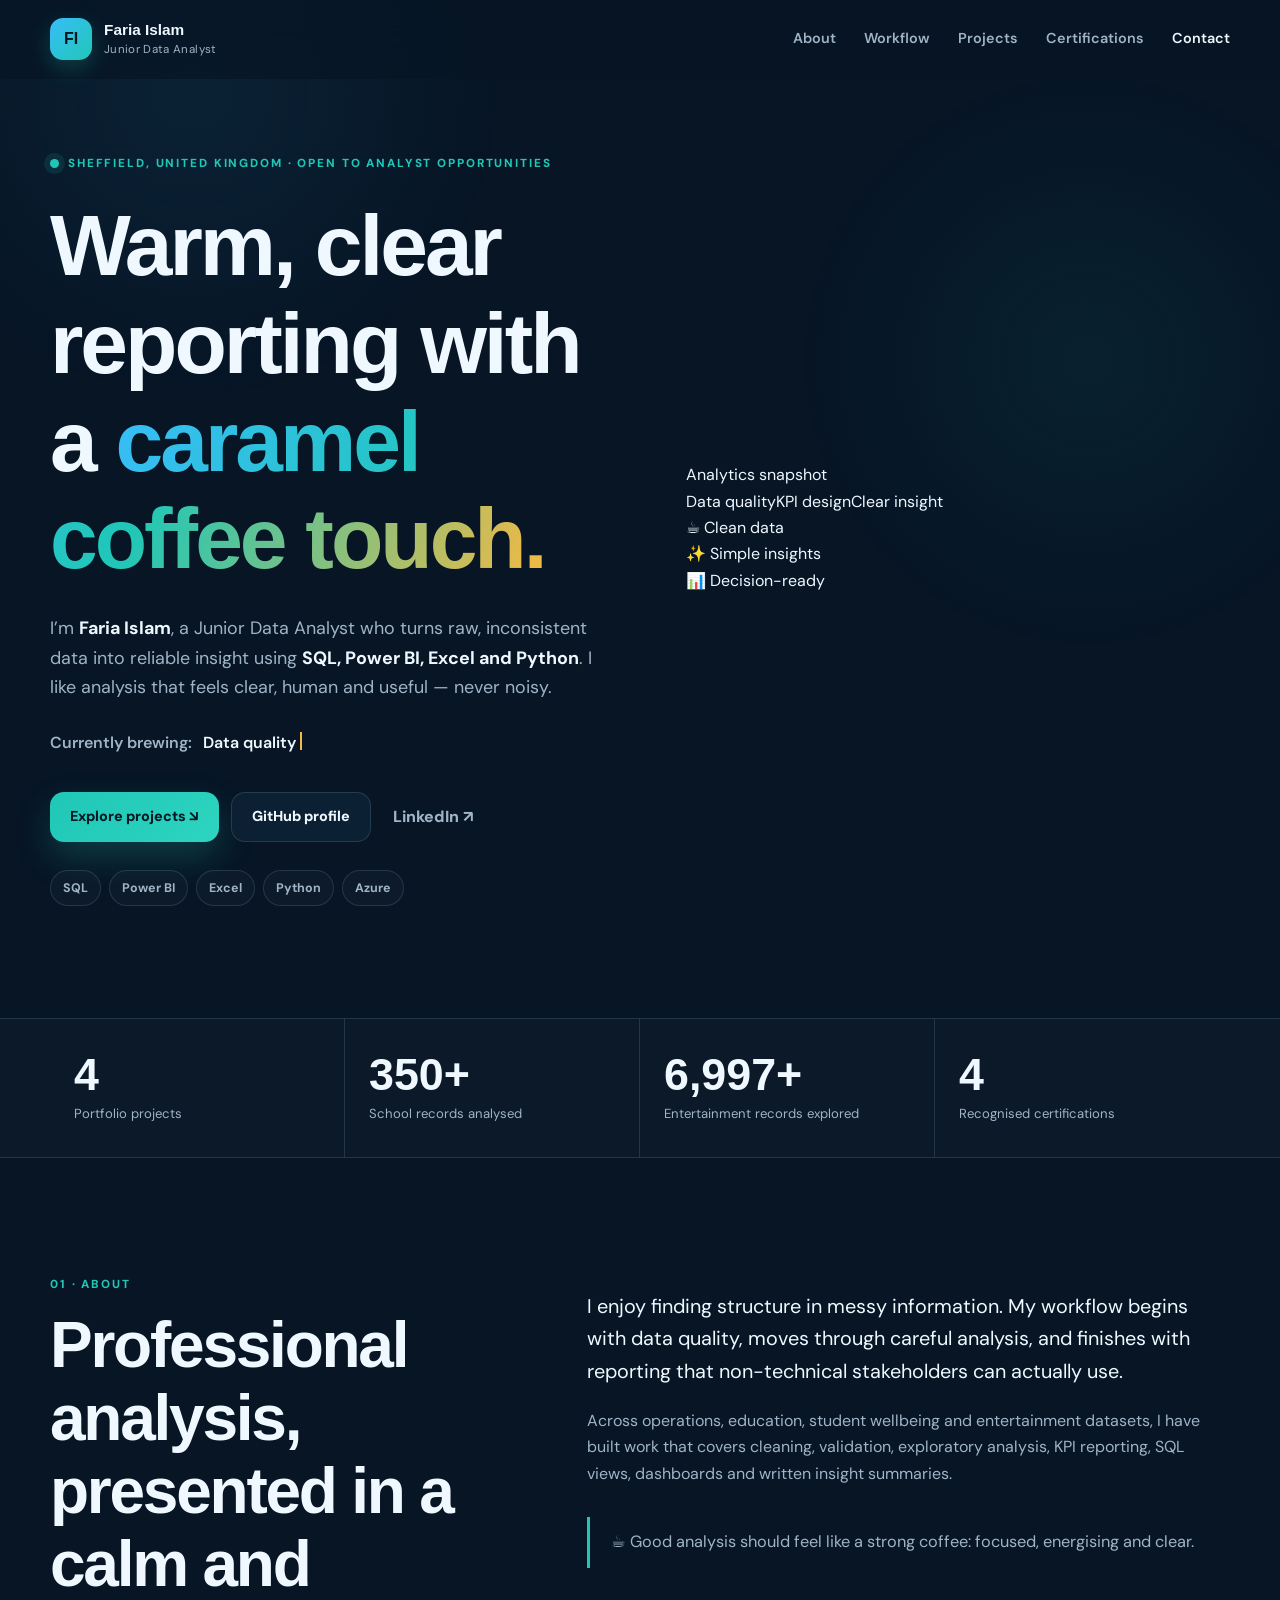
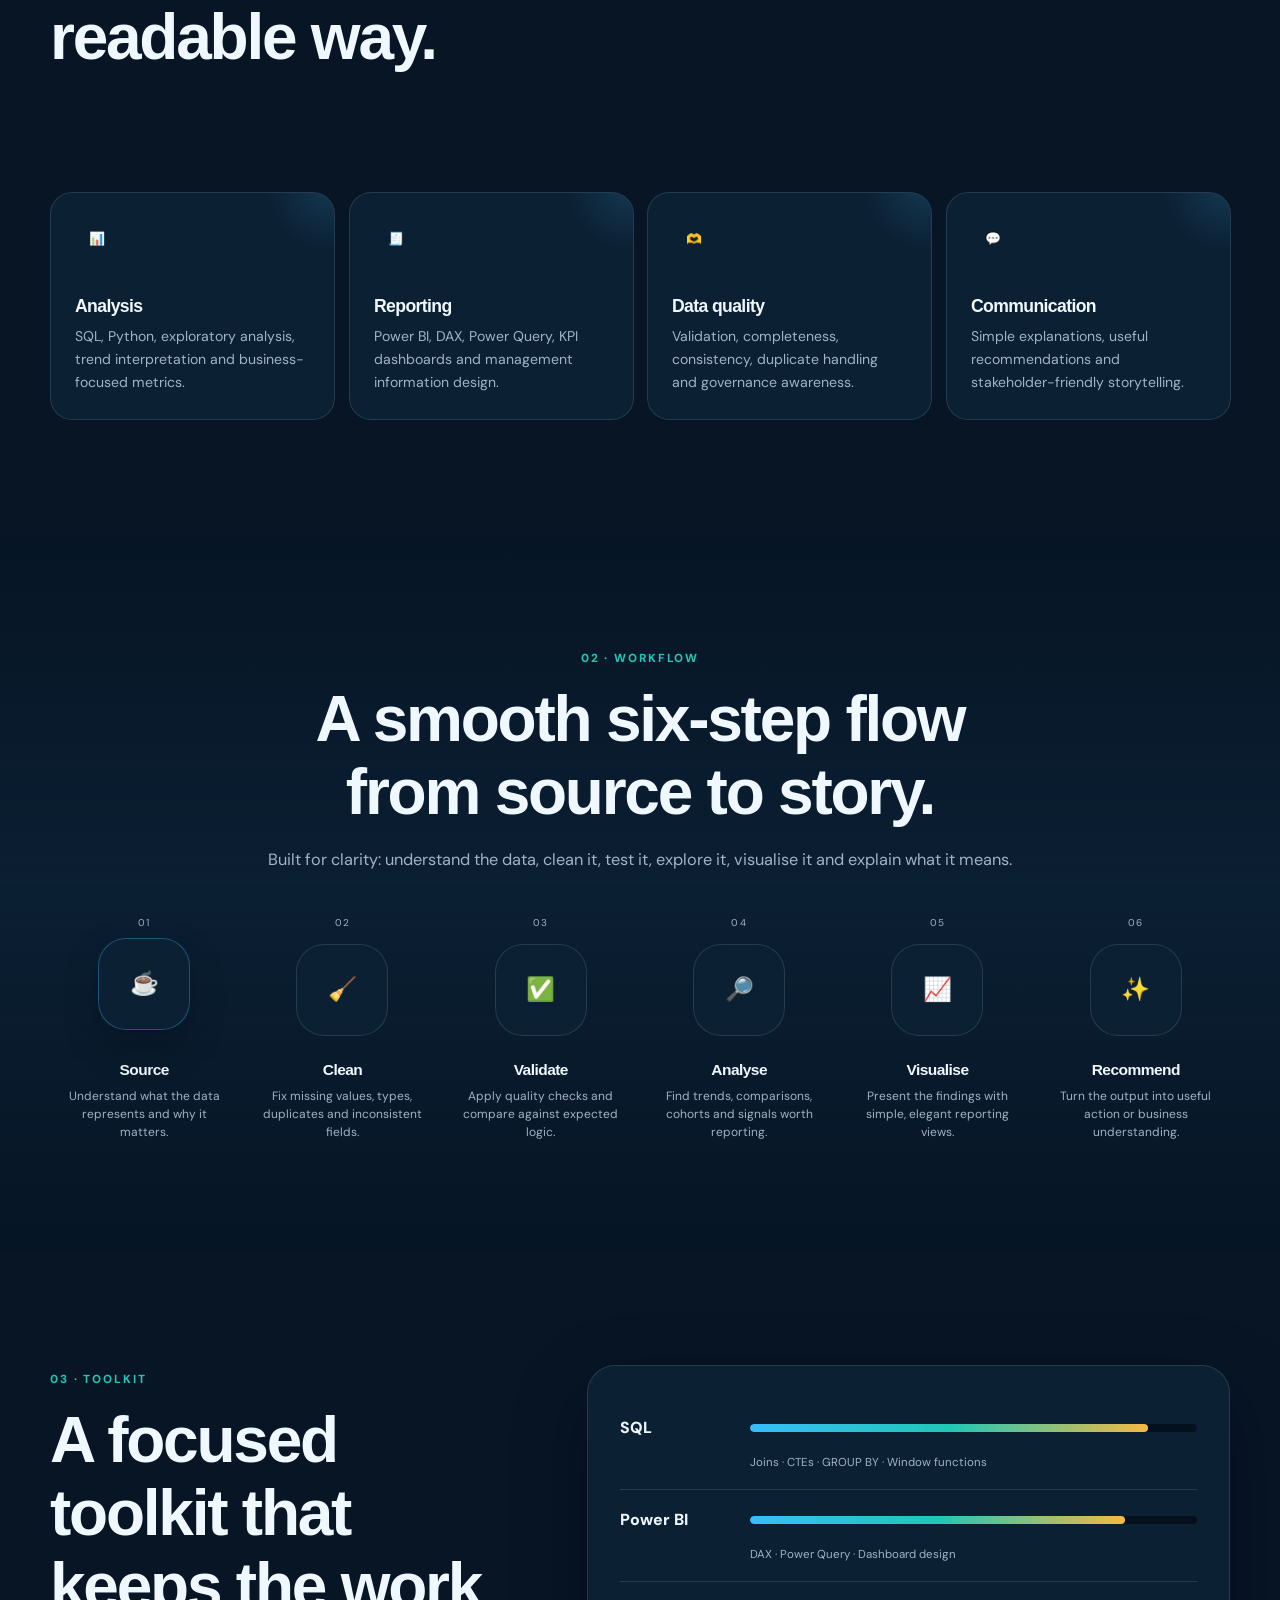
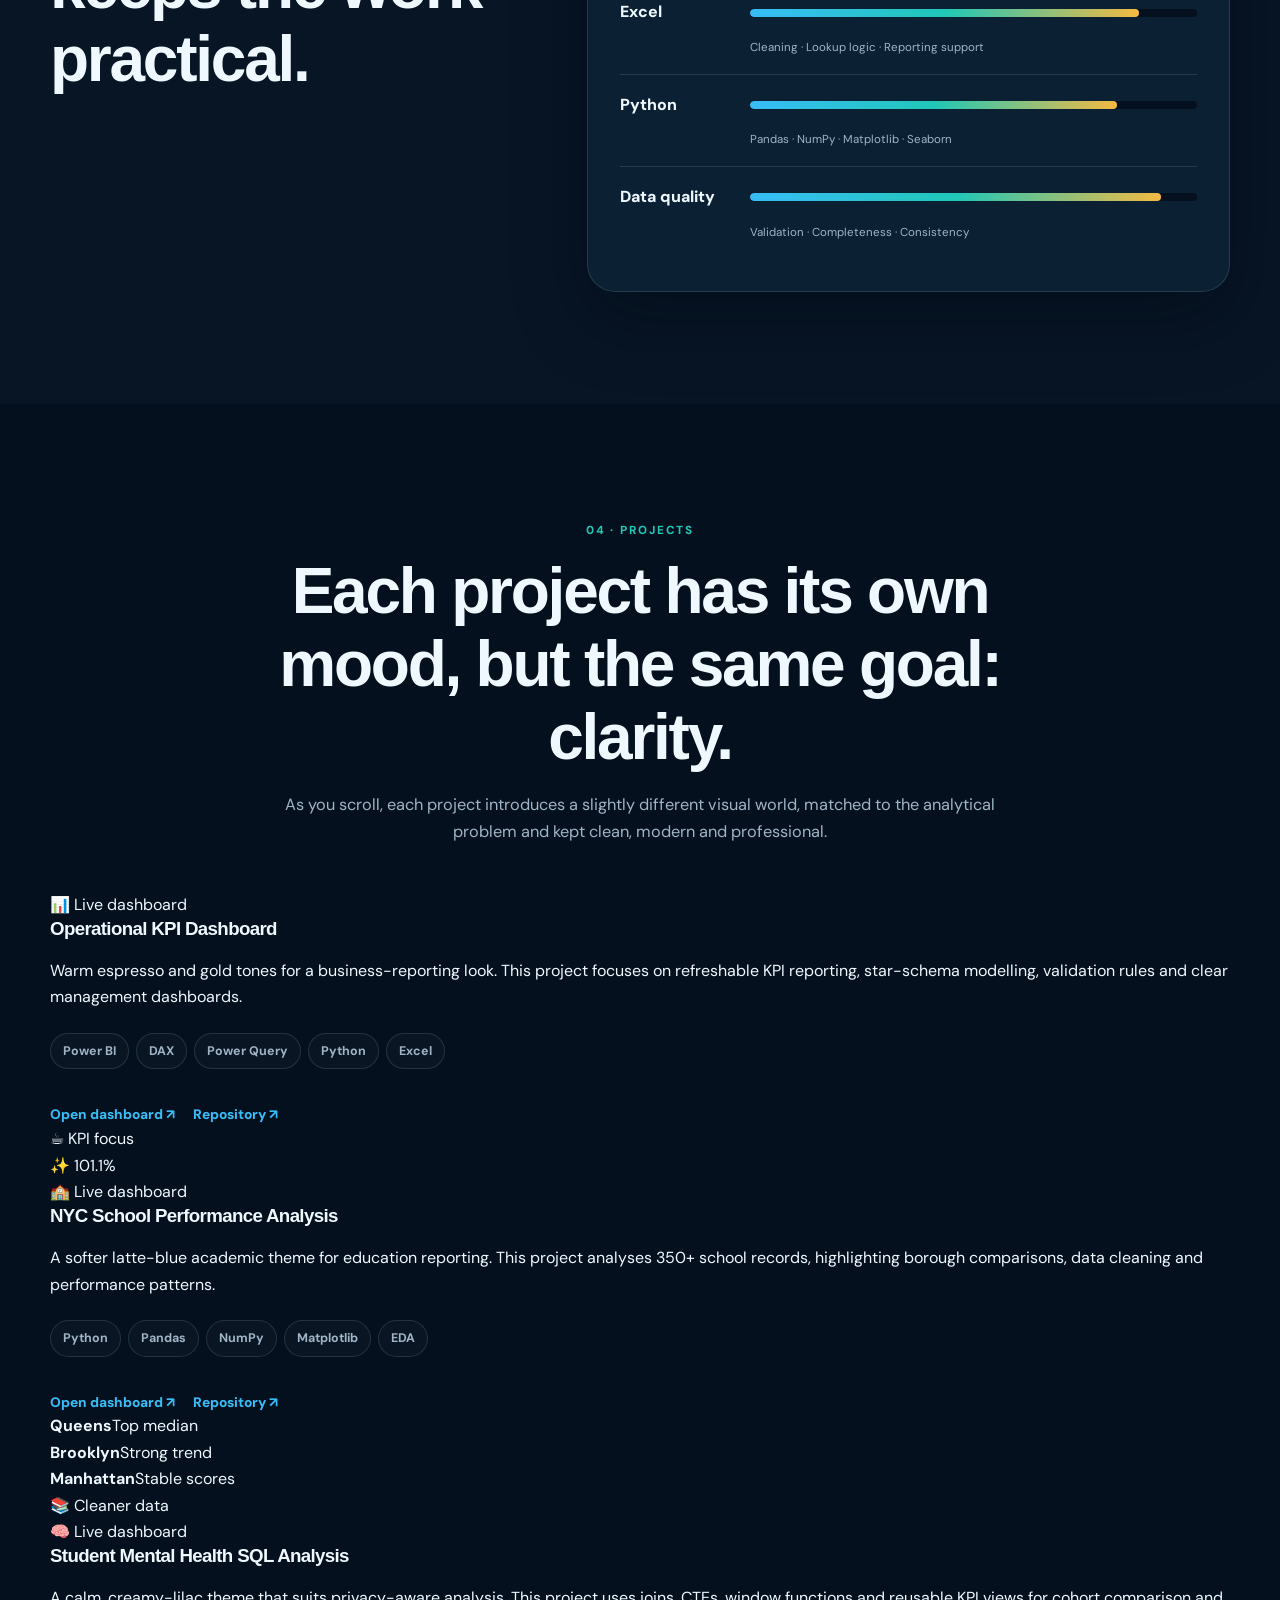
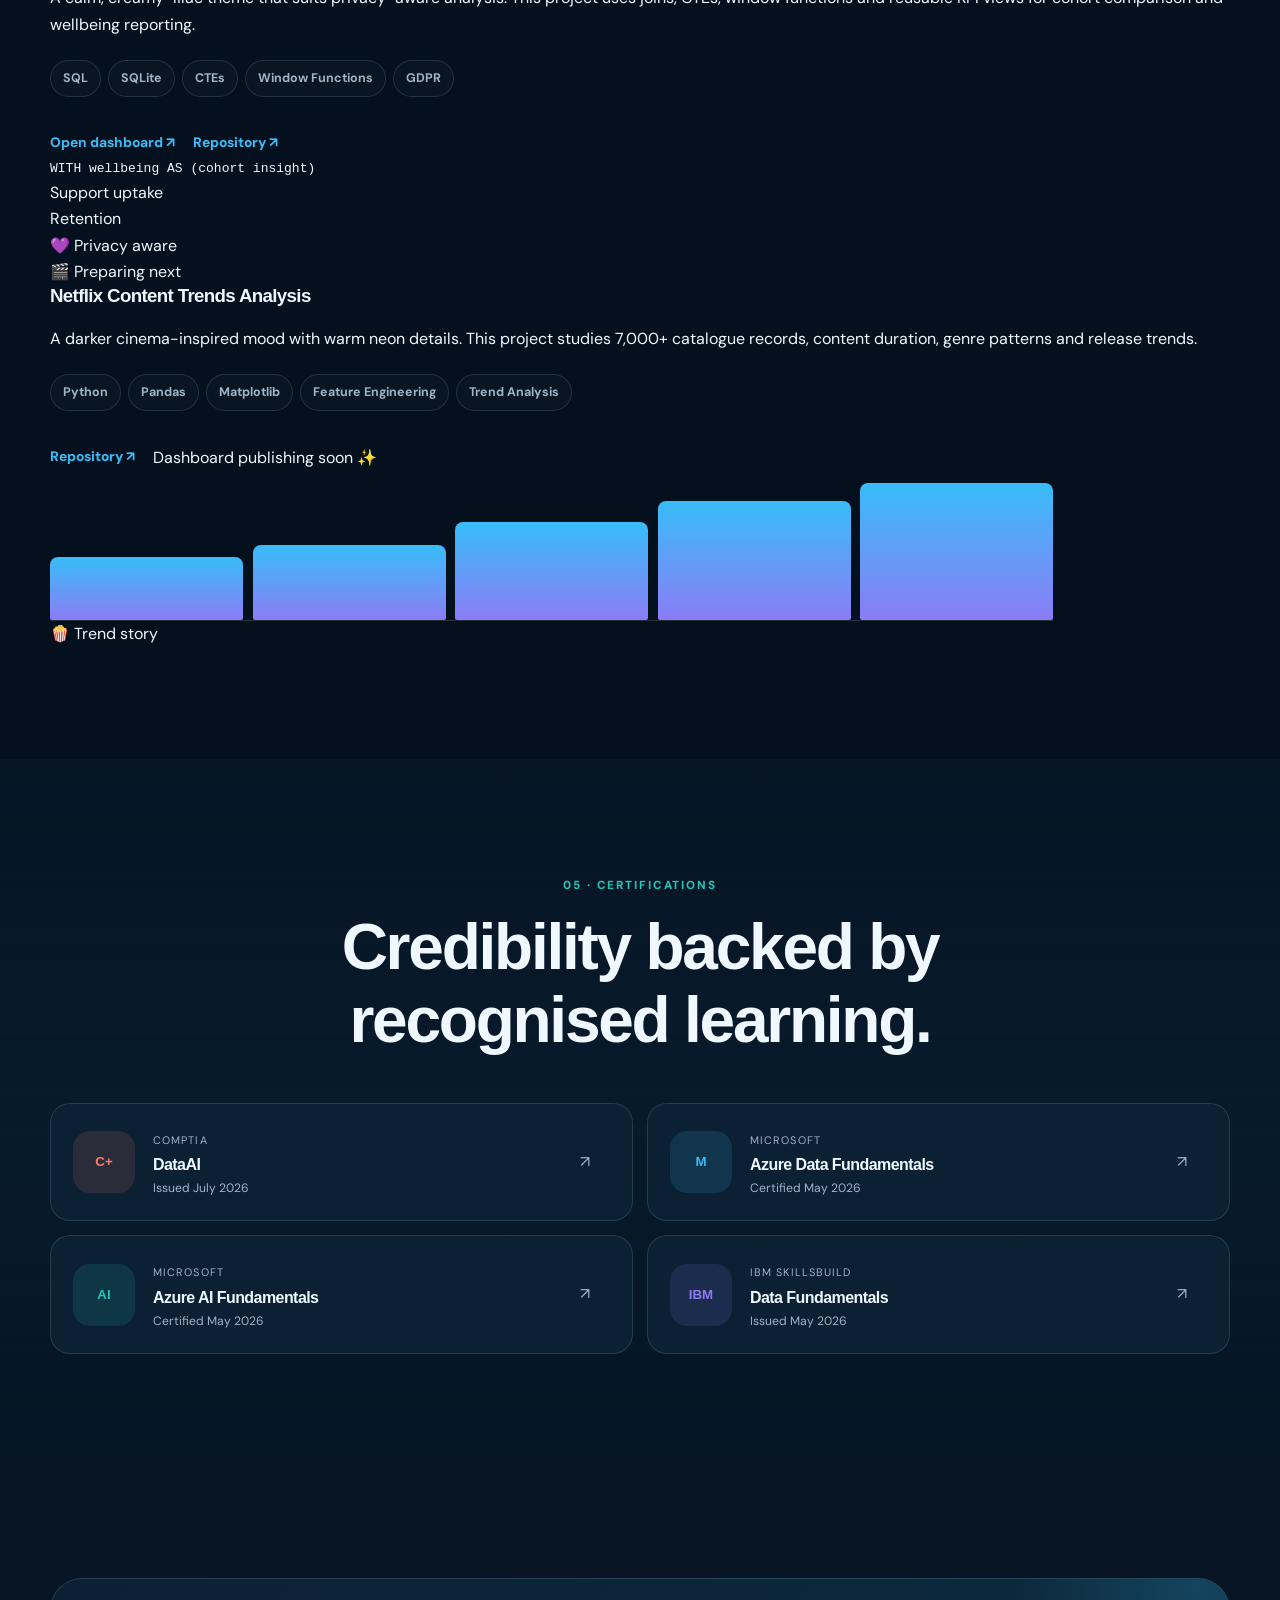
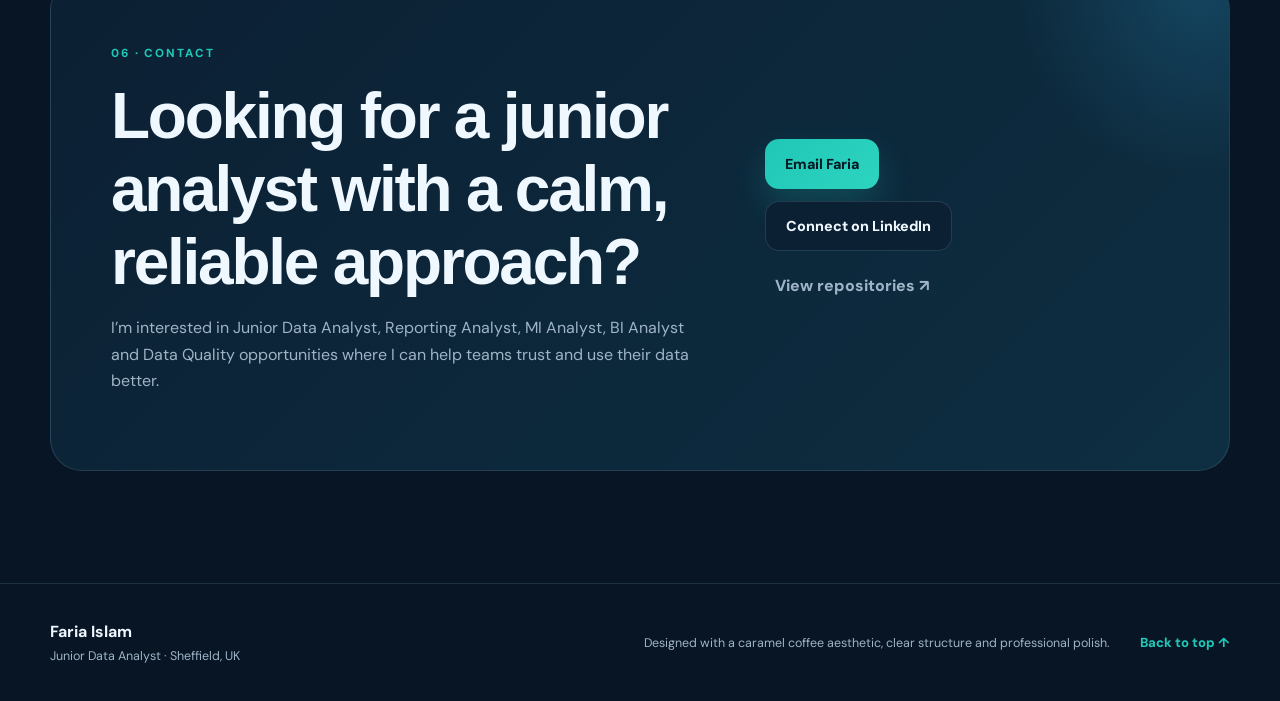
==== commit aa8ef8e1: "Update portfolio" ====
--- a/index.html
+++ b/index.html
@@ -3,26 +3,31 @@
 <head>
   <meta charset="utf-8">
   <meta name="viewport" content="width=device-width, initial-scale=1">
-  <meta name="description" content="Faria Islam — Junior Data Analyst portfolio featuring SQL, Power BI, Excel, Python, data quality, KPI dashboards and insight reporting.">
-  <meta name="theme-color" content="#071525">
+  <meta name="description" content="Faria Islam — Junior Data Analyst portfolio with a modern caramel coffee aesthetic, featuring SQL, Power BI, Excel, Python, data quality, KPI dashboards and insight reporting.">
+  <meta name="theme-color" content="#2d1d14">
   <meta property="og:title" content="Faria Islam | Junior Data Analyst">
-  <meta property="og:description" content="Data quality, KPI dashboards and insight reporting using SQL, Power BI, Excel and Python.">
+  <meta property="og:description" content="A modern portfolio focused on data quality, KPI dashboards and insight reporting using SQL, Power BI, Excel and Python.">
   <meta property="og:type" content="website">
   <title>Faria Islam | Junior Data Analyst</title>
   <link rel="preconnect" href="https://fonts.googleapis.com">
   <link rel="preconnect" href="https://fonts.gstatic.com" crossorigin>
-  <link href="https://fonts.googleapis.com/css2?family=DM+Sans:wght@400;500;600;700&family=Manrope:wght@500;600;700;800&display=swap" rel="stylesheet">
+  <link href="https://fonts.googleapis.com/css2?family=DM+Sans:wght@400;500;700&family=Playfair+Display:wght@600;700&display=swap" rel="stylesheet">
   <link rel="stylesheet" href="styles.css">
 </head>
 <body>
   <div class="page-progress" aria-hidden="true"><span id="pageProgress"></span></div>
   <div class="cursor-glow" id="cursorGlow" aria-hidden="true"></div>
+  <div class="steam steam-one" aria-hidden="true"></div>
+  <div class="steam steam-two" aria-hidden="true"></div>
 
   <header class="site-header" id="top">
     <nav class="nav shell" aria-label="Primary navigation">
       <a class="brand" href="#top" aria-label="Faria Islam home">
         <span class="brand-mark">FI</span>
-        <span class="brand-copy"><strong>Faria Islam</strong><small>Junior Data Analyst</small></span>
+        <span class="brand-copy">
+          <strong>Faria Islam</strong>
+          <small>Junior Data Analyst</small>
+        </span>
       </a>
 
       <button class="nav-toggle" id="navToggle" type="button" aria-expanded="false" aria-controls="navMenu" aria-label="Open navigation menu">
@@ -35,34 +40,27 @@
         <a href="#projects">Projects</a>
         <a href="#certifications">Certifications</a>
         <a href="#contact">Contact</a>
-        <button class="theme-toggle" id="themeToggle" type="button" aria-label="Switch colour theme">
-          <svg viewBox="0 0 24 24" aria-hidden="true"><path d="M12 3a9 9 0 1 0 9 9 7 7 0 0 1-9-9Z"/></svg>
-        </button>
       </div>
     </nav>
   </header>
 
   <main>
     <section class="hero section-pad" aria-labelledby="heroTitle">
-      <div class="hero-orb orb-one" aria-hidden="true"></div>
-      <div class="hero-orb orb-two" aria-hidden="true"></div>
-      <div class="data-grid" aria-hidden="true"></div>
-
       <div class="shell hero-layout">
-        <div class="hero-copy reveal">
-          <div class="eyebrow"><span class="status-dot"></span> Based in Sheffield, United Kingdom</div>
-          <h1 id="heroTitle">Turning complex data into <span class="gradient-text">clear decisions.</span></h1>
-          <p class="hero-lead">I am Faria Islam, a Junior Data Analyst working with <strong>SQL, Power BI, Excel and Python</strong> to improve data quality, build useful KPI reporting and explain what the numbers mean.</p>
+        <div class="hero-copy reveal twist-up">
+          <div class="eyebrow"><span class="status-dot"></span> Sheffield, United Kingdom · Open to analyst opportunities</div>
+          <h1 id="heroTitle">Warm, clear reporting with a <span class="gradient-text">caramel coffee touch.</span></h1>
+          <p class="hero-lead">I’m <strong>Faria Islam</strong>, a Junior Data Analyst who turns raw, inconsistent data into reliable insight using <strong>SQL, Power BI, Excel and Python</strong>. I like analysis that feels clear, human and useful — never noisy.</p>
 
           <div class="typed-line" aria-live="polite">
-            <span class="typed-label">Current focus:</span>
-            <span id="typedText">Data quality and validation</span><span class="caret" aria-hidden="true"></span>
+            <span class="typed-label">Currently brewing:</span>
+            <span id="typedText">Data quality and validation ☕</span><span class="caret" aria-hidden="true"></span>
           </div>
 
           <div class="hero-actions">
-            <a class="button primary" href="#projects">Explore my work <span aria-hidden="true">↘</span></a>
+            <a class="button primary" href="#projects">Explore projects ↘</a>
             <a class="button secondary" href="https://github.com/fowziafaria1234-ops" target="_blank" rel="noreferrer">GitHub profile</a>
-            <a class="text-link" href="https://www.linkedin.com/in/faria-islam-1a2338349" target="_blank" rel="noreferrer">LinkedIn <span aria-hidden="true">↗</span></a>
+            <a class="text-link" href="https://www.linkedin.com/in/faria-islam-1a2338349" target="_blank" rel="noreferrer">LinkedIn ↗</a>
           </div>
 
           <div class="hero-tags" aria-label="Core technologies">
@@ -70,105 +68,77 @@
           </div>
         </div>
 
-        <div class="hero-visual reveal delay-one" id="heroVisual" aria-label="Animated analytics dashboard illustration">
-          <div class="dashboard-window">
-            <div class="window-topbar">
-              <div class="window-dots"><span></span><span></span><span></span></div>
-              <span>analytics_overview.py</span>
-              <span class="window-live"><i></i> Live</span>
-            </div>
-
-            <div class="dashboard-body">
-              <div class="metric-row">
-                <article class="mini-metric"><small>Data quality</small><strong data-count="98">0</strong><span>% validated</span></article>
-                <article class="mini-metric"><small>KPI views</small><strong data-count="12">0</strong><span>decision-ready</span></article>
-                <article class="mini-metric"><small>Projects</small><strong data-count="4">0</strong><span>portfolio studies</span></article>
-              </div>
-
-              <div class="chart-panel">
-                <div class="chart-heading"><div><small>Reporting trend</small><strong>Reliable insight</strong></div><span>Jan — Jun</span></div>
-                <svg class="line-chart" viewBox="0 0 520 190" role="img" aria-label="Animated upward analytics trend">
-                  <defs>
-                    <linearGradient id="areaGradient" x1="0" y1="0" x2="0" y2="1">
-                      <stop offset="0" stop-color="#20c7b7" stop-opacity=".44"/>
-                      <stop offset="1" stop-color="#20c7b7" stop-opacity="0"/>
-                    </linearGradient>
-                    <linearGradient id="lineGradient" x1="0" y1="0" x2="1" y2="0">
-                      <stop offset="0" stop-color="#38bdf8"/>
-                      <stop offset=".55" stop-color="#20c7b7"/>
-                      <stop offset="1" stop-color="#f5b942"/>
-                    </linearGradient>
-                  </defs>
-                  <g class="chart-grid-lines">
-                    <line x1="20" y1="35" x2="500" y2="35"/><line x1="20" y1="80" x2="500" y2="80"/><line x1="20" y1="125" x2="500" y2="125"/><line x1="20" y1="170" x2="500" y2="170"/>
-                  </g>
-                  <path class="area-path" d="M22 153 C75 142 89 116 138 122 S216 94 262 102 S339 62 382 73 S452 32 498 38 L498 175 L22 175Z"/>
-                  <path class="trend-path" pathLength="1" d="M22 153 C75 142 89 116 138 122 S216 94 262 102 S339 62 382 73 S452 32 498 38"/>
-                  <g class="chart-points"><circle cx="22" cy="153" r="5"/><circle cx="138" cy="122" r="5"/><circle cx="262" cy="102" r="5"/><circle cx="382" cy="73" r="5"/><circle cx="498" cy="38" r="6"/></g>
-                </svg>
-              </div>
-
-              <div class="dashboard-bottom">
-                <div class="quality-list">
-                  <div><span><i class="legend cyan"></i>Completeness</span><b>96%</b></div>
-                  <div><span><i class="legend teal"></i>Accuracy</span><b>98%</b></div>
-                  <div><span><i class="legend gold"></i>Consistency</span><b>94%</b></div>
-                </div>
-                <div class="radial-card">
-                  <div class="radial-progress"><span>97%</span></div>
-                  <small>Reporting confidence</small>
-                </div>
-              </div>
-            </div>
+        <div class="hero-visual reveal delay-one twist-up" id="heroVisual" aria-label="Decorative coffee analytics illustration">
+          <div class="hero-card">
+            <div class="cup-scene" aria-hidden="true">
+              <div class="cup"></div>
+              <div class="saucer"></div>
+              <div class="steam-lines"><i></i><i></i><i></i></div>
+            </div>
+
+            <div class="snapshot-card">
+              <span class="snapshot-label">Analytics snapshot</span>
+              <div class="mini-chart">
+                <b style="--h:42%"></b>
+                <b style="--h:63%"></b>
+                <b style="--h:58%"></b>
+                <b style="--h:80%"></b>
+                <b style="--h:91%"></b>
+                <i></i>
+              </div>
+              <div class="snapshot-tags"><span>Data quality</span><span>KPI design</span><span>Clear insight</span></div>
+            </div>
+
+            <div class="floating-pill pill-one">☕ Clean data</div>
+            <div class="floating-pill pill-two">✨ Simple insights</div>
+            <div class="floating-pill pill-three">📊 Decision-ready</div>
           </div>
-          <div class="floating-chip chip-one">✓ Validation rules applied</div>
-          <div class="floating-chip chip-two">↗ Insight ready</div>
         </div>
       </div>
     </section>
 
     <section class="metrics-strip" aria-label="Portfolio highlights">
       <div class="shell metric-grid">
-        <div class="reveal"><strong data-count="4">0</strong><span>Professional certifications</span></div>
-        <div class="reveal delay-one"><strong data-count="350" data-suffix="+">0</strong><span>School records analysed</span></div>
-        <div class="reveal delay-two"><strong data-count="7000" data-suffix="+">0</strong><span>Entertainment records explored</span></div>
-        <div class="reveal delay-three"><strong data-count="4">0</strong><span>End-to-end portfolio projects</span></div>
-      </div>
-    </section>
-
-    <section class="section-pad" id="about">
+        <div class="reveal twist-up"><strong data-count="4">0</strong><span>Portfolio projects</span></div>
+        <div class="reveal delay-one twist-up"><strong data-count="350" data-suffix="+">0</strong><span>School records analysed</span></div>
+        <div class="reveal delay-two twist-up"><strong data-count="7000" data-suffix="+">0</strong><span>Entertainment records explored</span></div>
+        <div class="reveal delay-three twist-up"><strong data-count="4">0</strong><span>Recognised certifications</span></div>
+      </div>
+    </section>
+
+    <section class="section-pad about-section" id="about">
       <div class="shell about-layout">
-        <div class="section-heading reveal">
+        <div class="section-heading reveal twist-up">
           <span class="section-kicker">01 · About</span>
-          <h2>A practical analyst who cares about trustworthy evidence.</h2>
-        </div>
-
-        <div class="about-copy reveal delay-one">
-          <p class="large-copy">My approach is straightforward: understand the question, inspect the quality of the data, define the metric carefully, and communicate the result without unnecessary complexity.</p>
-          <p>I have completed analytical work across operational reporting, education, student wellbeing and entertainment data. My portfolio demonstrates data cleansing, exploratory analysis, SQL reporting, KPI design, dashboard development and stakeholder-friendly communication.</p>
-          <blockquote>“Good analysis is not only accurate. It should also be understandable, reproducible and useful.”</blockquote>
-        </div>
-
-        <div class="capability-grid reveal">
+          <h2>Professional analysis, presented in a calm and readable way.</h2>
+        </div>
+
+        <div class="about-copy reveal delay-one twist-up">
+          <p class="large-copy">I enjoy finding structure in messy information. My workflow begins with data quality, moves through careful analysis, and finishes with reporting that non-technical stakeholders can actually use.</p>
+          <p>Across operations, education, student wellbeing and entertainment datasets, I have built work that covers cleaning, validation, exploratory analysis, KPI reporting, SQL views, dashboards and written insight summaries.</p>
+          <blockquote>☕ Good analysis should feel like a strong coffee: focused, energising and clear.</blockquote>
+        </div>
+
+        <div class="capability-grid reveal twist-up">
           <article class="capability-card tilt-card">
-            <span class="capability-icon icon-cyan">01</span>
-            <h3>Data analysis</h3>
-            <p>SQL, Python, Pandas, NumPy, exploratory analysis and statistical interpretation.</p>
+            <span class="capability-icon">📊</span>
+            <h3>Analysis</h3>
+            <p>SQL, Python, exploratory analysis, trend interpretation and business-focused metrics.</p>
           </article>
           <article class="capability-card tilt-card">
-            <span class="capability-icon icon-teal">02</span>
-            <h3>Reporting & BI</h3>
-            <p>Power BI, DAX, Power Query, KPI design, dashboard structure and management information.</p>
+            <span class="capability-icon">🧾</span>
+            <h3>Reporting</h3>
+            <p>Power BI, DAX, Power Query, KPI dashboards and management information design.</p>
           </article>
           <article class="capability-card tilt-card">
-            <span class="capability-icon icon-gold">03</span>
+            <span class="capability-icon">🫶</span>
             <h3>Data quality</h3>
-            <p>Validation rules, completeness checks, duplicate handling, consistency and governance awareness.</p>
+            <p>Validation, completeness, consistency, duplicate handling and governance awareness.</p>
           </article>
           <article class="capability-card tilt-card">
-            <span class="capability-icon icon-violet">04</span>
+            <span class="capability-icon">💬</span>
             <h3>Communication</h3>
-            <p>Clear findings, stakeholder-focused summaries and practical recommendations.</p>
+            <p>Simple explanations, useful recommendations and stakeholder-friendly storytelling.</p>
           </article>
         </div>
       </div>
@@ -176,114 +146,129 @@
 
     <section class="section-pad workflow-section" id="workflow">
       <div class="shell">
-        <div class="section-heading centred reveal">
+        <div class="section-heading centred reveal twist-up">
           <span class="section-kicker">02 · Workflow</span>
-          <h2>From raw source to decision-ready insight.</h2>
-          <p>A repeatable six-stage process designed to protect data quality and keep the business question visible throughout the analysis.</p>
-        </div>
-
-        <div class="workflow-track reveal" aria-label="Analytics workflow">
-          <div class="workflow-line"><span class="workflow-pulse"></span></div>
-          <article class="workflow-step active"><span class="step-number">01</span><div class="step-icon">⇩</div><h3>Source</h3><p>Understand the origin, grain and purpose of the data.</p></article>
-          <article class="workflow-step"><span class="step-number">02</span><div class="step-icon">⌁</div><h3>Clean</h3><p>Handle missing values, types, duplicates and malformed fields.</p></article>
-          <article class="workflow-step"><span class="step-number">03</span><div class="step-icon">✓</div><h3>Validate</h3><p>Apply quality rules and compare outputs with source records.</p></article>
-          <article class="workflow-step"><span class="step-number">04</span><div class="step-icon">⌗</div><h3>Analyse</h3><p>Explore trends, relationships, cohorts and meaningful variance.</p></article>
-          <article class="workflow-step"><span class="step-number">05</span><div class="step-icon">◫</div><h3>Visualise</h3><p>Build clear charts, KPI views and interactive reporting.</p></article>
-          <article class="workflow-step"><span class="step-number">06</span><div class="step-icon">→</div><h3>Recommend</h3><p>Explain the implication and support the next decision.</p></article>
-        </div>
-      </div>
-    </section>
-
-    <section class="section-pad" id="skills">
+          <h2>A smooth six-step flow from source to story.</h2>
+          <p>Built for clarity: understand the data, clean it, test it, explore it, visualise it and explain what it means.</p>
+        </div>
+
+        <div class="workflow-track reveal twist-up" aria-label="Analytics workflow">
+          <article class="workflow-step active"><span class="step-number">01</span><div class="step-icon">☕</div><h3>Source</h3><p>Understand what the data represents and why it matters.</p></article>
+          <article class="workflow-step"><span class="step-number">02</span><div class="step-icon">🧹</div><h3>Clean</h3><p>Fix missing values, types, duplicates and inconsistent fields.</p></article>
+          <article class="workflow-step"><span class="step-number">03</span><div class="step-icon">✅</div><h3>Validate</h3><p>Apply quality checks and compare against expected logic.</p></article>
+          <article class="workflow-step"><span class="step-number">04</span><div class="step-icon">🔎</div><h3>Analyse</h3><p>Find trends, comparisons, cohorts and signals worth reporting.</p></article>
+          <article class="workflow-step"><span class="step-number">05</span><div class="step-icon">📈</div><h3>Visualise</h3><p>Present the findings with simple, elegant reporting views.</p></article>
+          <article class="workflow-step"><span class="step-number">06</span><div class="step-icon">✨</div><h3>Recommend</h3><p>Turn the output into useful action or business understanding.</p></article>
+        </div>
+      </div>
+    </section>
+
+    <section class="section-pad skills-section" id="skills">
       <div class="shell skills-layout">
-        <div class="section-heading reveal">
+        <div class="section-heading reveal twist-up">
           <span class="section-kicker">03 · Toolkit</span>
-          <h2>Tools selected for the question, not for decoration.</h2>
-          <p>I use a focused toolkit for cleaning, analysing, modelling and communicating data.</p>
-        </div>
-
-        <div class="skills-panel reveal delay-one">
-          <div class="skill-row"><span>SQL</span><div><i style="--level:88%"></i></div><small>Joins · CTEs · GROUP BY · Window functions</small></div>
-          <div class="skill-row"><span>Power BI</span><div><i style="--level:84%"></i></div><small>DAX · Power Query · KPI dashboards · Data modelling</small></div>
-          <div class="skill-row"><span>Excel</span><div><i style="--level:87%"></i></div><small>PivotTables · XLOOKUP · Power Query · Power Pivot</small></div>
+          <h2>A focused toolkit that keeps the work practical.</h2>
+        </div>
+
+        <div class="skills-panel reveal delay-one twist-up">
+          <div class="skill-row"><span>SQL</span><div><i style="--level:89%"></i></div><small>Joins · CTEs · GROUP BY · Window functions</small></div>
+          <div class="skill-row"><span>Power BI</span><div><i style="--level:84%"></i></div><small>DAX · Power Query · Dashboard design</small></div>
+          <div class="skill-row"><span>Excel</span><div><i style="--level:87%"></i></div><small>Cleaning · Lookup logic · Reporting support</small></div>
           <div class="skill-row"><span>Python</span><div><i style="--level:82%"></i></div><small>Pandas · NumPy · Matplotlib · Seaborn</small></div>
-          <div class="skill-row"><span>Data quality</span><div><i style="--level:91%"></i></div><small>Validation · Completeness · Consistency · Governance</small></div>
+          <div class="skill-row"><span>Data quality</span><div><i style="--level:92%"></i></div><small>Validation · Completeness · Consistency</small></div>
         </div>
       </div>
     </section>
 
     <section class="section-pad projects-section" id="projects">
       <div class="shell">
-        <div class="section-heading reveal">
-          <span class="section-kicker">04 · Selected work</span>
-          <h2>Portfolio projects built around real analytical questions.</h2>
-          <p>The original training datasets were not available for public release, so the public repositories use transparent, seeded synthetic data to reproduce the methods and capabilities.</p>
-        </div>
-
-        <div class="projects-grid">
-          <article class="project-card featured tilt-card reveal">
-            <div class="project-topline"><span class="project-number">01</span><span class="status live"><i></i> Live</span></div>
-            <div class="project-visual kpi-visual" aria-hidden="true">
-              <div class="kpi-mini"><span>Target</span><strong>101.1%</strong></div>
-              <div class="mini-bars"><i style="--h:48%"></i><i style="--h:65%"></i><i style="--h:58%"></i><i style="--h:80%"></i><i style="--h:92%"></i></div>
-            </div>
-            <div class="project-content">
-              <span class="project-type">Business intelligence · KPI reporting</span>
+        <div class="section-heading centred reveal twist-up">
+          <span class="section-kicker">04 · Projects</span>
+          <h2>Each project has its own mood, but the same goal: clarity.</h2>
+          <p>As you scroll, each project introduces a slightly different visual world, matched to the analytical problem and kept clean, modern and professional.</p>
+        </div>
+
+        <div class="project-stack">
+          <article class="project-panel theme-kpi reveal twist-up" id="project-kpi">
+            <div class="project-copy">
+              <span class="project-badge">📊 Live dashboard</span>
               <h3>Operational KPI Dashboard</h3>
-              <p>A refreshable reporting model with star-schema concepts, DAX measures, Power Query logic, validation rules and an interactive dashboard.</p>
+              <p>Warm espresso and gold tones for a business-reporting look. This project focuses on refreshable KPI reporting, star-schema modelling, validation rules and clear management dashboards.</p>
               <div class="project-tags"><span>Power BI</span><span>DAX</span><span>Power Query</span><span>Python</span><span>Excel</span></div>
               <div class="project-links">
-                <a href="https://fowziafaria1234-ops.github.io/operational-kpi-dashboard/dashboard/" target="_blank" rel="noreferrer">Live dashboard ↗</a>
+                <a href="https://fowziafaria1234-ops.github.io/operational-kpi-dashboard/dashboard/" target="_blank" rel="noreferrer">Open dashboard ↗</a>
                 <a href="https://github.com/fowziafaria1234-ops/operational-kpi-dashboard" target="_blank" rel="noreferrer">Repository ↗</a>
               </div>
             </div>
-          </article>
-
-          <article class="project-card tilt-card reveal delay-one">
-            <div class="project-topline"><span class="project-number">02</span><span class="status live"><i></i> Live</span></div>
-            <div class="project-visual school-visual" aria-hidden="true">
-              <div class="rank-card"><span>1</span><b>Queens</b><small>Highest median</small></div>
-              <div class="rank-card"><span>2</span><b>Manhattan</b><small>Performance trend</small></div>
-              <div class="rank-card"><span>3</span><b>Brooklyn</b><small>Quality reviewed</small></div>
-            </div>
-            <div class="project-content">
-              <span class="project-type">Python · Management information</span>
+            <div class="project-art">
+              <div class="viz viz-kpi">
+                <div class="bars"><i style="--h:50%"></i><i style="--h:62%"></i><i style="--h:57%"></i><i style="--h:81%"></i></div>
+                <div class="line"></div>
+                <div class="chip-pop chip-a">☕ KPI focus</div>
+                <div class="chip-pop chip-b">✨ 101.1%</div>
+              </div>
+            </div>
+          </article>
+
+          <article class="project-panel theme-school reveal twist-up" id="project-school">
+            <div class="project-copy">
+              <span class="project-badge">🏫 Live dashboard</span>
               <h3>NYC School Performance Analysis</h3>
-              <p>Analysis of 350+ school records, including missing-value treatment, data-type correction, outlier checks and borough-level reporting.</p>
+              <p>A softer latte-blue academic theme for education reporting. This project analyses 350+ school records, highlighting borough comparisons, data cleaning and performance patterns.</p>
               <div class="project-tags"><span>Python</span><span>Pandas</span><span>NumPy</span><span>Matplotlib</span><span>EDA</span></div>
               <div class="project-links">
-                <a href="https://fowziafaria1234-ops.github.io/nyc-school-performance-analysis/dashboard/" target="_blank" rel="noreferrer">Live dashboard ↗</a>
+                <a href="https://fowziafaria1234-ops.github.io/nyc-school-performance-analysis/dashboard/" target="_blank" rel="noreferrer">Open dashboard ↗</a>
                 <a href="https://github.com/fowziafaria1234-ops/nyc-school-performance-analysis" target="_blank" rel="noreferrer">Repository ↗</a>
               </div>
             </div>
-          </article>
-
-          <article class="project-card pending tilt-card reveal delay-two">
-            <div class="project-topline"><span class="project-number">03</span><span class="status preparing">In preparation</span></div>
-            <div class="project-visual sql-visual" aria-hidden="true">
-              <code><span>WITH</span> wellbeing AS (<br>&nbsp;&nbsp;<span>SELECT</span> cohort, AVG(score)<br>&nbsp;&nbsp;<span>FROM</span> student_data<br>&nbsp;&nbsp;<span>GROUP BY</span> cohort<br>)</code>
-            </div>
-            <div class="project-content">
-              <span class="project-type">SQL · Privacy-aware reporting</span>
+            <div class="project-art">
+              <div class="viz viz-school">
+                <div class="report-card"><strong>Queens</strong><span>Top median</span></div>
+                <div class="report-card"><strong>Brooklyn</strong><span>Strong trend</span></div>
+                <div class="report-card"><strong>Manhattan</strong><span>Stable scores</span></div>
+                <div class="chip-pop chip-a">📚 Cleaner data</div>
+              </div>
+            </div>
+          </article>
+
+          <article class="project-panel theme-wellbeing reveal twist-up" id="project-wellbeing">
+            <div class="project-copy">
+              <span class="project-badge">🧠 Live dashboard</span>
               <h3>Student Mental Health SQL Analysis</h3>
-              <p>Cohort comparison using joins, CTEs, window functions, reusable KPI views and pseudonymised student identifiers.</p>
-              <div class="project-tags"><span>SQL</span><span>SQLite</span><span>CTEs</span><span>Window functions</span><span>GDPR</span></div>
-              <p class="preparing-note">Repository and dashboard will be linked after final quality checks.</p>
-            </div>
-          </article>
-
-          <article class="project-card pending tilt-card reveal delay-three">
-            <div class="project-topline"><span class="project-number">04</span><span class="status preparing">In preparation</span></div>
-            <div class="project-visual netflix-visual" aria-hidden="true">
-              <div class="trend-bars"><i style="--h:38%"></i><i style="--h:50%"></i><i style="--h:44%"></i><i style="--h:66%"></i><i style="--h:76%"></i><i style="--h:90%"></i></div>
-              <span>Content growth by release year</span>
-            </div>
-            <div class="project-content">
-              <span class="project-type">Python · Feature engineering</span>
+              <p>A calm, creamy-lilac theme that suits privacy-aware analysis. This project uses joins, CTEs, window functions and reusable KPI views for cohort comparison and wellbeing reporting.</p>
+              <div class="project-tags"><span>SQL</span><span>SQLite</span><span>CTEs</span><span>Window Functions</span><span>GDPR</span></div>
+              <div class="project-links">
+                <a href="https://fowziafaria1234-ops.github.io/student-mental-health-sql-analysis/dashboard/" target="_blank" rel="noreferrer">Open dashboard ↗</a>
+                <a href="https://github.com/fowziafaria1234-ops/student-mental-health-sql-analysis" target="_blank" rel="noreferrer">Repository ↗</a>
+              </div>
+            </div>
+            <div class="project-art">
+              <div class="viz viz-wellbeing">
+                <code>WITH wellbeing AS <span>(cohort insight)</span></code>
+                <div class="meter-row"><i style="--w:72%"></i><span>Support uptake</span></div>
+                <div class="meter-row"><i style="--w:84%"></i><span>Retention</span></div>
+                <div class="chip-pop chip-a">💜 Privacy aware</div>
+              </div>
+            </div>
+          </article>
+
+          <article class="project-panel theme-netflix reveal twist-up pending" id="project-netflix">
+            <div class="project-copy">
+              <span class="project-badge pending-badge">🎬 Preparing next</span>
               <h3>Netflix Content Trends Analysis</h3>
-              <p>Data cleansing and year-on-year trend analysis across more than 7,000 catalogue records, exploring genre, duration and release patterns.</p>
-              <div class="project-tags"><span>Python</span><span>Pandas</span><span>Matplotlib</span><span>Feature engineering</span><span>Trend analysis</span></div>
-              <p class="preparing-note">Repository and dashboard will be linked after final quality checks.</p>
+              <p>A darker cinema-inspired mood with warm neon details. This project studies 7,000+ catalogue records, content duration, genre patterns and release trends.</p>
+              <div class="project-tags"><span>Python</span><span>Pandas</span><span>Matplotlib</span><span>Feature Engineering</span><span>Trend Analysis</span></div>
+              <div class="project-links">
+                <a href="https://github.com/fowziafaria1234-ops/netflix-content-trends-analysis" target="_blank" rel="noreferrer">Repository ↗</a>
+                <span class="soon-label">Dashboard publishing soon ✨</span>
+              </div>
+            </div>
+            <div class="project-art">
+              <div class="viz viz-netflix">
+                <div class="reel"></div>
+                <div class="trend-bars"><i style="--h:42%"></i><i style="--h:50%"></i><i style="--h:66%"></i><i style="--h:80%"></i><i style="--h:92%"></i></div>
+                <div class="chip-pop chip-a">🍿 Trend story</div>
+              </div>
             </div>
           </article>
         </div>
@@ -292,22 +277,22 @@
 
     <section class="section-pad certifications-section" id="certifications">
       <div class="shell">
-        <div class="section-heading centred reveal">
+        <div class="section-heading centred reveal twist-up">
           <span class="section-kicker">05 · Certifications</span>
-          <h2>Structured learning backed by recognised credentials.</h2>
+          <h2>Credibility backed by recognised learning.</h2>
         </div>
 
         <div class="cert-grid">
-          <a class="cert-card reveal" href="https://verify.comptia.org" target="_blank" rel="noreferrer">
-            <span class="cert-logo comptia">C+</span><div><small>CompTIA</small><h3>DataAI</h3><p>Valid through July 2029</p></div><span class="cert-arrow">↗</span>
+          <a class="cert-card reveal twist-up" href="https://verify.comptia.org" target="_blank" rel="noreferrer">
+            <span class="cert-logo comptia">C+</span><div><small>CompTIA</small><h3>DataAI</h3><p>Issued July 2026</p></div><span class="cert-arrow">↗</span>
           </a>
-          <a class="cert-card reveal delay-one" href="https://learn.microsoft.com/en-in/users/shiulif-4374/credentials/certification/azure-data-fundamentals" target="_blank" rel="noreferrer">
+          <a class="cert-card reveal delay-one twist-up" href="https://learn.microsoft.com/en-in/users/shiulif-4374/credentials/certification/azure-data-fundamentals" target="_blank" rel="noreferrer">
             <span class="cert-logo microsoft">M</span><div><small>Microsoft</small><h3>Azure Data Fundamentals</h3><p>Certified May 2026</p></div><span class="cert-arrow">↗</span>
           </a>
-          <a class="cert-card reveal delay-two" href="https://learn.microsoft.com/en-in/users/shiulif-4374/credentials/certification/azure-ai-fundamentals" target="_blank" rel="noreferrer">
+          <a class="cert-card reveal delay-two twist-up" href="https://learn.microsoft.com/en-in/users/shiulif-4374/credentials/certification/azure-ai-fundamentals" target="_blank" rel="noreferrer">
             <span class="cert-logo azure">AI</span><div><small>Microsoft</small><h3>Azure AI Fundamentals</h3><p>Certified May 2026</p></div><span class="cert-arrow">↗</span>
           </a>
-          <a class="cert-card reveal delay-three" href="https://www.credly.com/badges/49c2ea0b-b6bd-4805-be45-6930b5393792" target="_blank" rel="noreferrer">
+          <a class="cert-card reveal delay-three twist-up" href="https://www.credly.com/badges/49c2ea0b-b6bd-4805-be45-6930b5393792" target="_blank" rel="noreferrer">
             <span class="cert-logo ibm">IBM</span><div><small>IBM SkillsBuild</small><h3>Data Fundamentals</h3><p>Issued May 2026</p></div><span class="cert-arrow">↗</span>
           </a>
         </div>
@@ -315,16 +300,16 @@
     </section>
 
     <section class="section-pad contact-section" id="contact">
-      <div class="shell contact-card reveal">
+      <div class="shell contact-card reveal twist-up">
         <div>
           <span class="section-kicker">06 · Contact</span>
-          <h2>Looking for a thoughtful junior analyst?</h2>
-          <p>I am interested in Junior Data Analyst, Reporting Analyst, MI Analyst, Business Intelligence and Data Quality opportunities across the UK.</p>
+          <h2>Looking for a junior analyst with a calm, reliable approach?</h2>
+          <p>I’m interested in Junior Data Analyst, Reporting Analyst, MI Analyst, BI Analyst and Data Quality opportunities where I can help teams trust and use their data better.</p>
         </div>
         <div class="contact-actions">
           <a class="button primary" href="mailto:fowziafaria1234@gmail.com">Email Faria</a>
           <a class="button secondary" href="https://www.linkedin.com/in/faria-islam-1a2338349" target="_blank" rel="noreferrer">Connect on LinkedIn</a>
-          <a class="text-link" href="https://github.com/fowziafaria1234-ops" target="_blank" rel="noreferrer">View all repositories ↗</a>
+          <a class="text-link" href="https://github.com/fowziafaria1234-ops" target="_blank" rel="noreferrer">View repositories ↗</a>
         </div>
       </div>
     </section>
@@ -333,7 +318,7 @@
   <footer class="site-footer">
     <div class="shell footer-layout">
       <div><strong>Faria Islam</strong><span>Junior Data Analyst · Sheffield, UK</span></div>
-      <p>Designed around clarity, evidence and useful insight.</p>
+      <p>Designed with a caramel coffee aesthetic, clear structure and professional polish.</p>
       <a href="#top">Back to top ↑</a>
     </div>
   </footer>
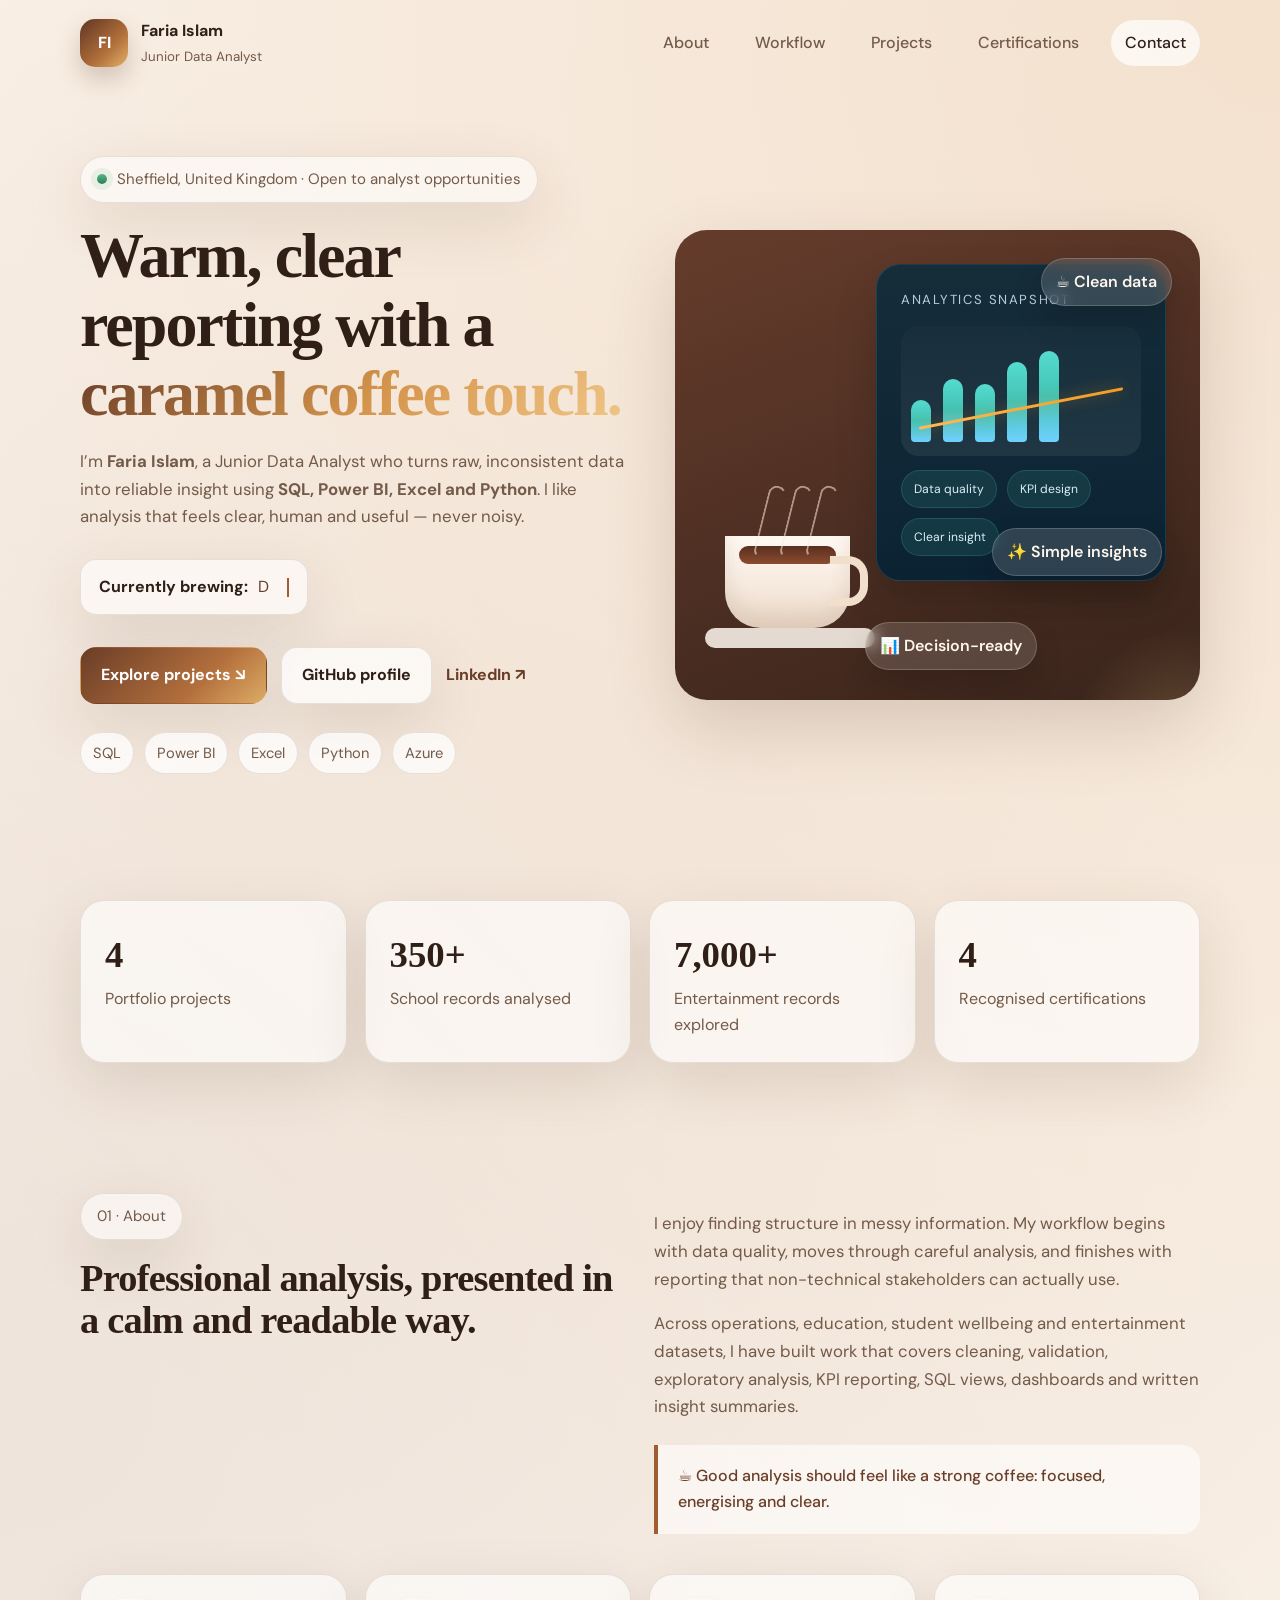
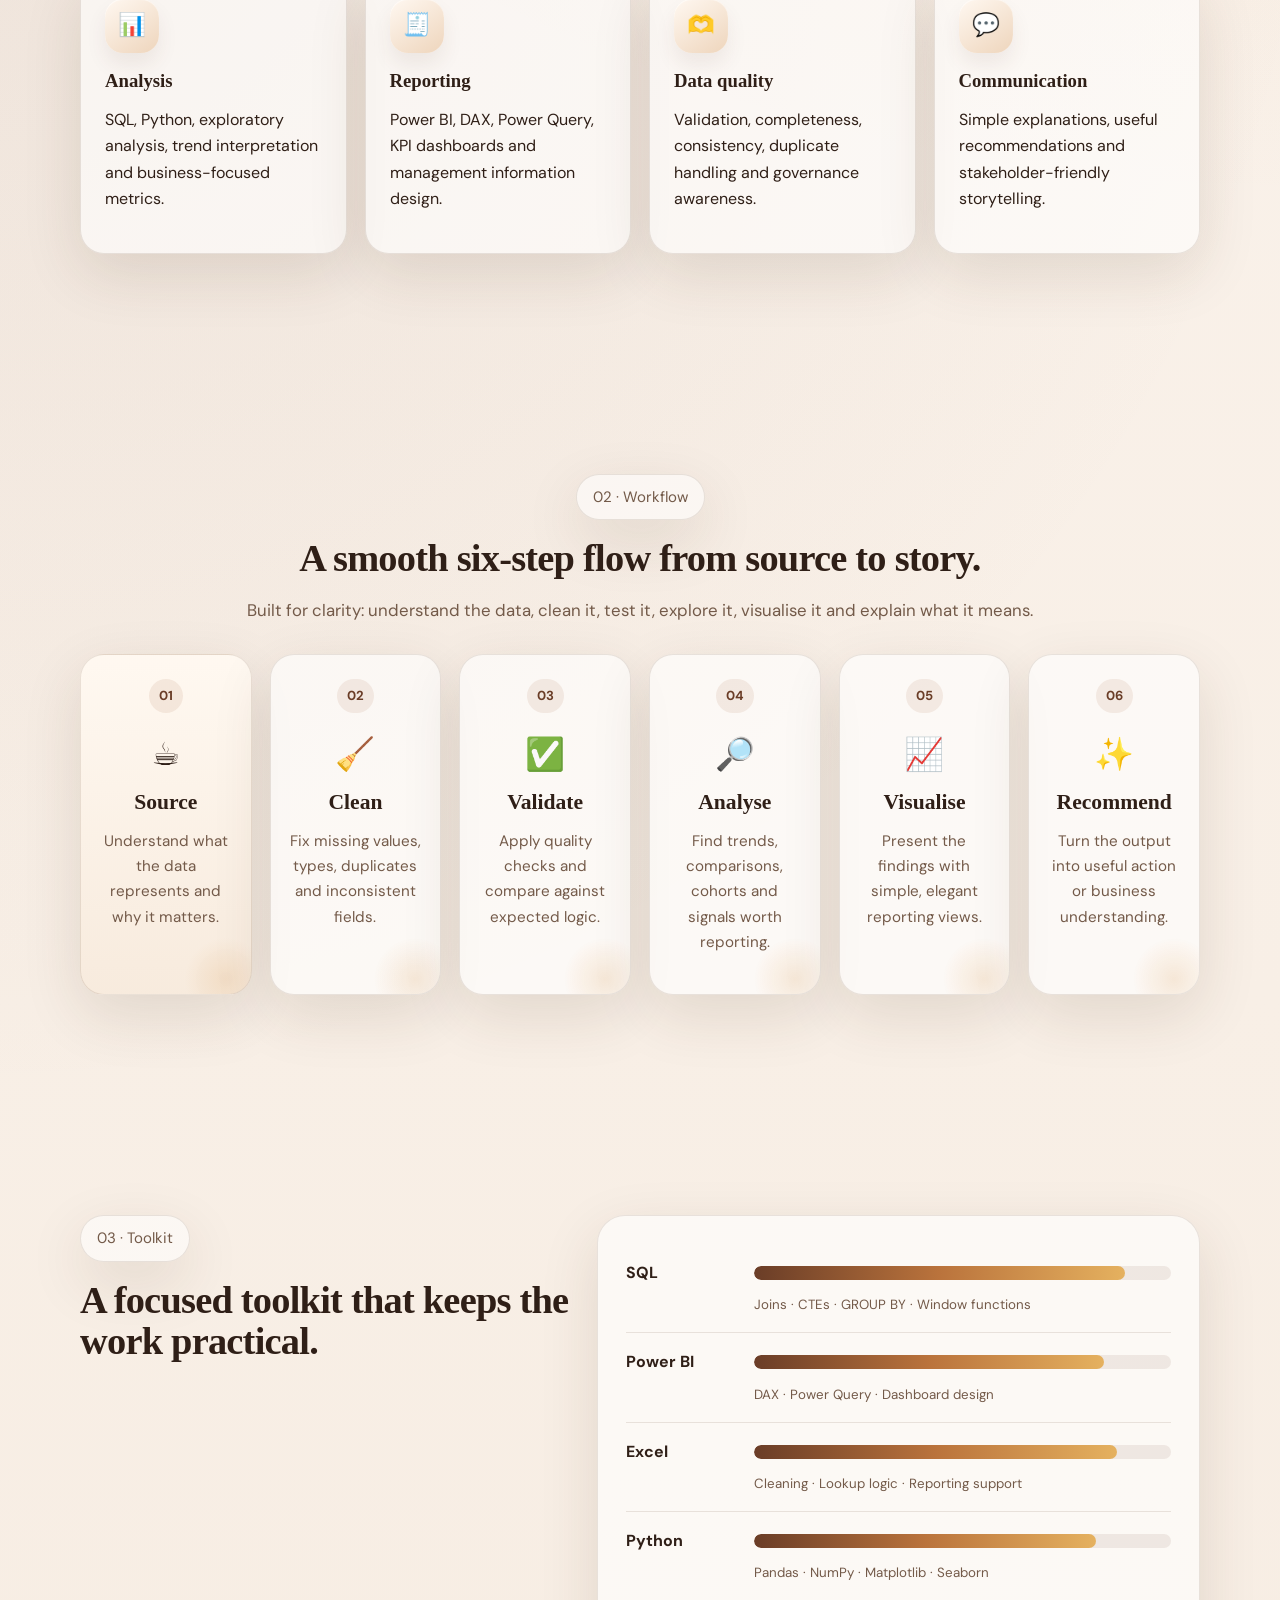
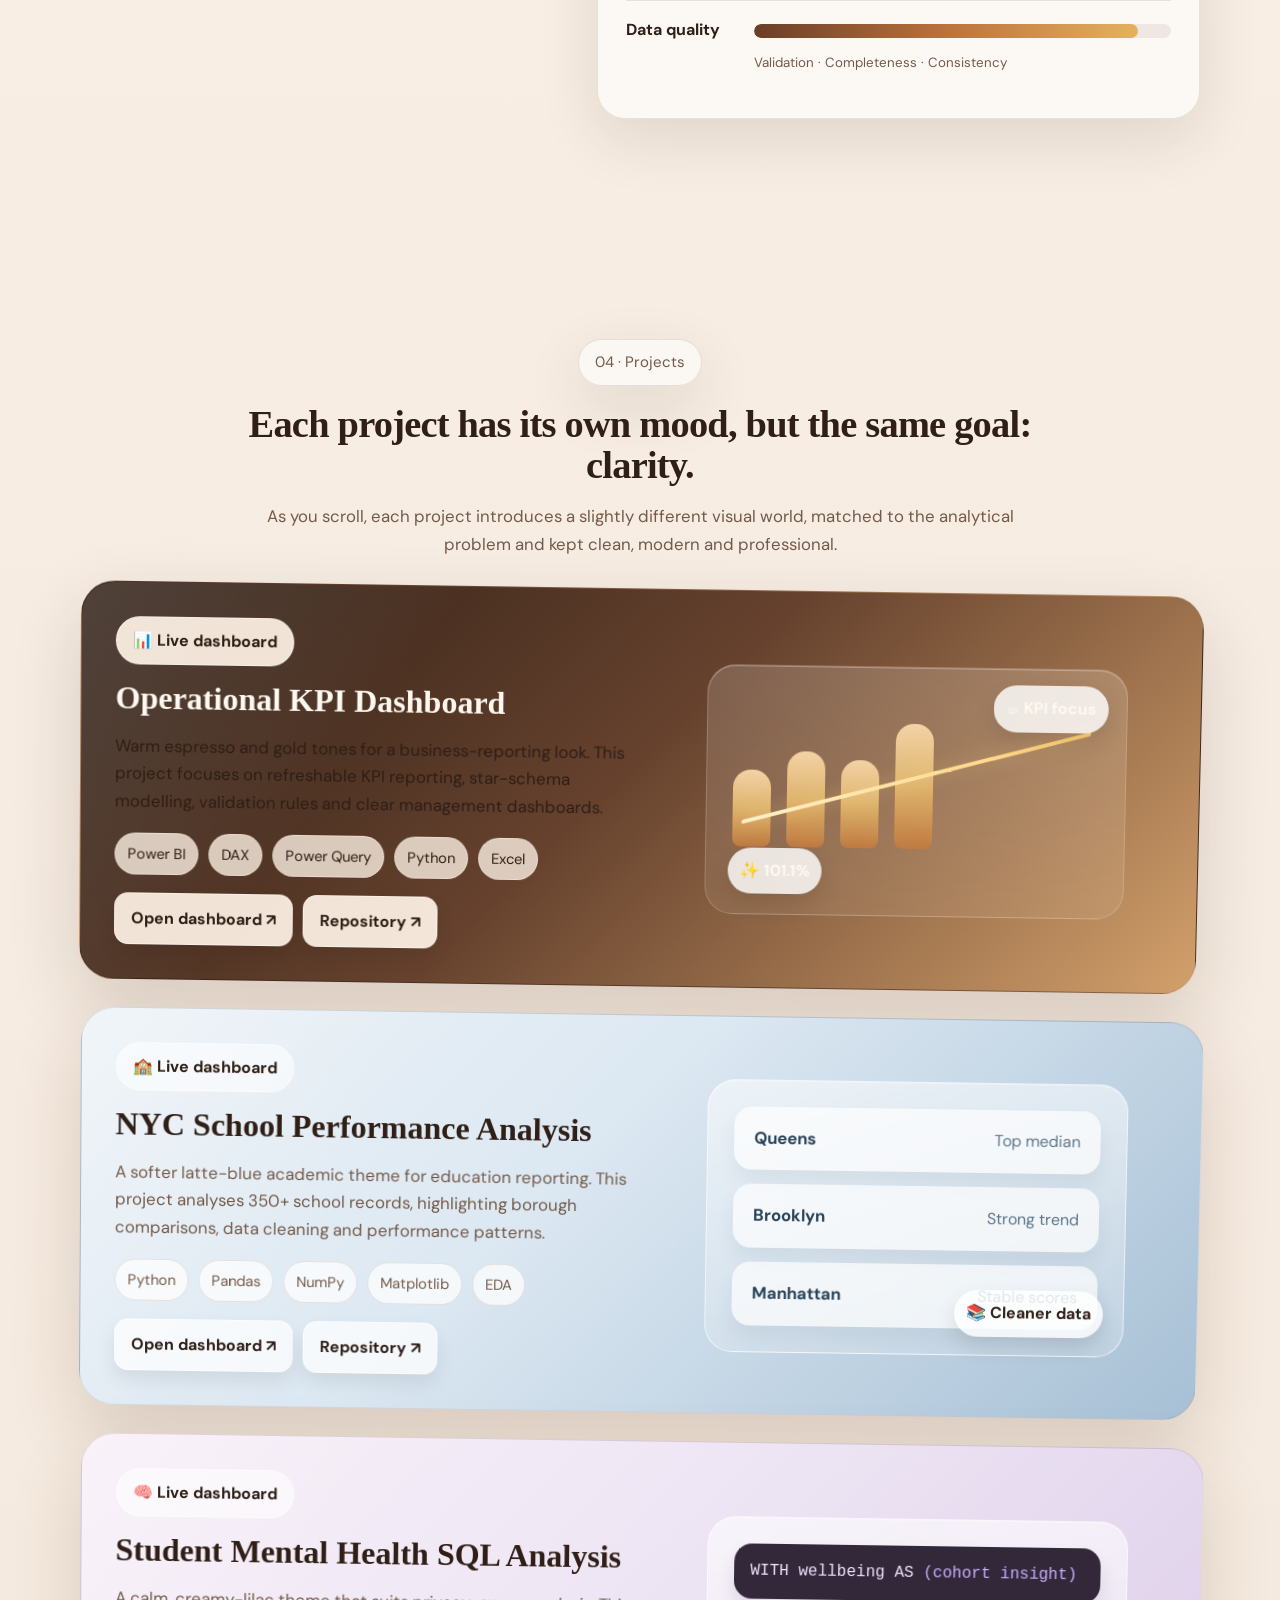
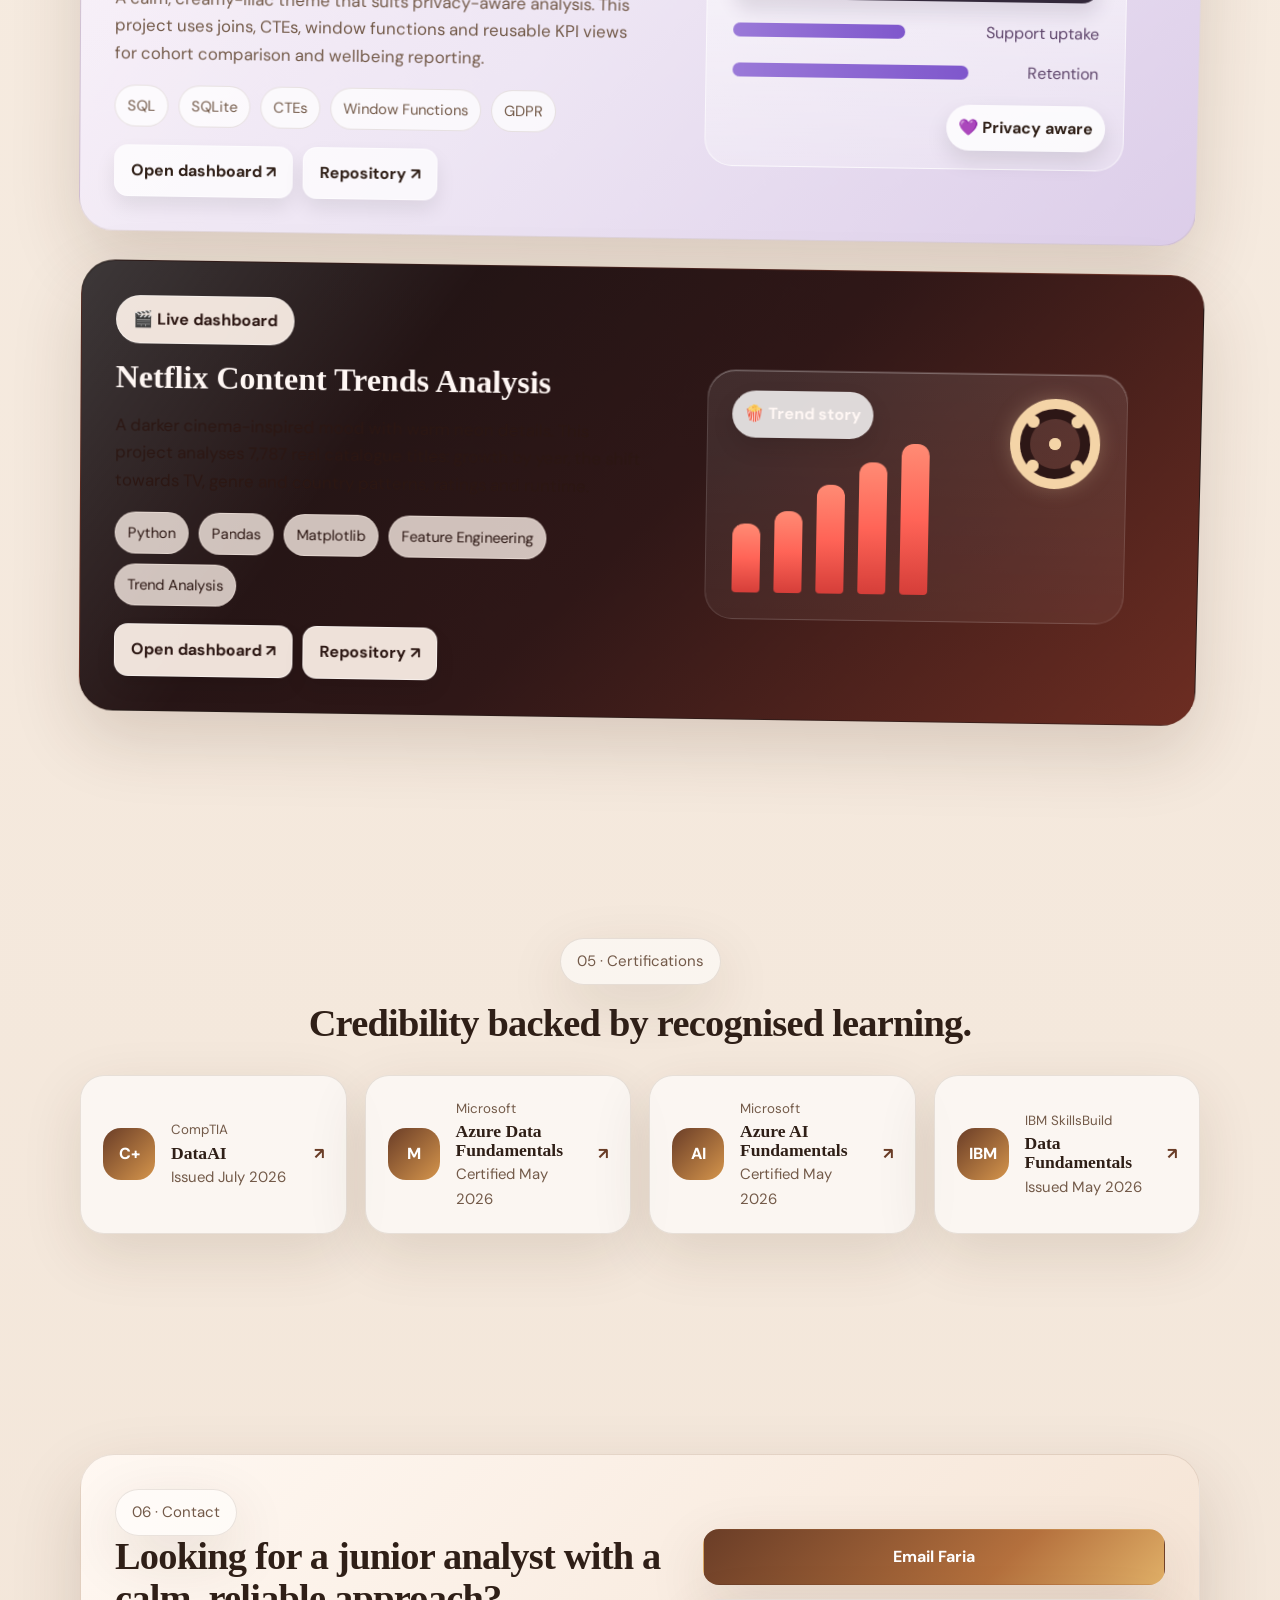
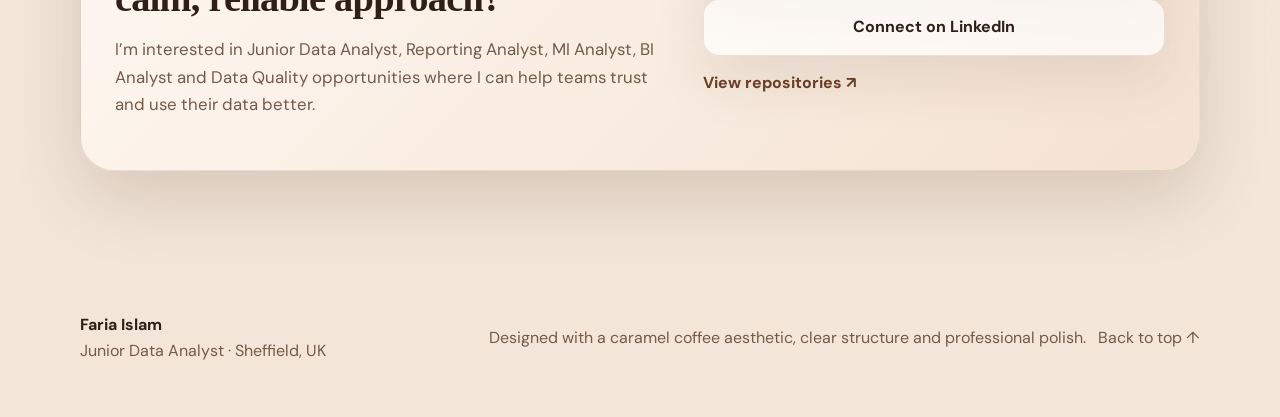
==== commit 84dda2a9: "Add files via upload" ====
--- a/index.html
+++ b/index.html
@@ -252,15 +252,15 @@
             </div>
           </article>
 
-          <article class="project-panel theme-netflix reveal twist-up pending" id="project-netflix">
+          <article class="project-panel theme-netflix reveal twist-up" id="project-netflix">
             <div class="project-copy">
-              <span class="project-badge pending-badge">🎬 Preparing next</span>
+              <span class="project-badge">🎬 Live dashboard</span>
               <h3>Netflix Content Trends Analysis</h3>
-              <p>A darker cinema-inspired mood with warm neon details. This project studies 7,000+ catalogue records, content duration, genre patterns and release trends.</p>
+              <p>A darker cinema-inspired mood with warm neon details. This project analyses 7,787 real catalogue titles: growth by year, the shift towards TV, genre and country patterns, ratings and runtime.</p>
               <div class="project-tags"><span>Python</span><span>Pandas</span><span>Matplotlib</span><span>Feature Engineering</span><span>Trend Analysis</span></div>
               <div class="project-links">
+                <a href="https://fowziafaria1234-ops.github.io/netflix-content-trends-analysis/dashboard/" target="_blank" rel="noreferrer">Open dashboard ↗</a>
                 <a href="https://github.com/fowziafaria1234-ops/netflix-content-trends-analysis" target="_blank" rel="noreferrer">Repository ↗</a>
-                <span class="soon-label">Dashboard publishing soon ✨</span>
               </div>
             </div>
             <div class="project-art">
--- a/styles.css
+++ b/styles.css
@@ -1,102 +1,200 @@
 :root{
-  --bg:#071525;
-  --bg-deep:#04101d;
-  --panel:#0c2033;
-  --panel-2:#10283f;
-  --glass:rgba(14,37,58,.72);
-  --text:#eff8ff;
-  --muted:#9fb4c6;
-  --line:rgba(163,203,224,.16);
-  --cyan:#38bdf8;
-  --teal:#20c7b7;
-  --gold:#f5b942;
-  --violet:#8b7cf6;
-  --coral:#fb7f64;
-  --shadow:0 26px 70px rgba(0,7,15,.34);
+  --bg:#f8efe6;
+  --bg-soft:#f4e7db;
+  --panel:#fff9f4;
+  --panel-2:#fdf4eb;
+  --text:#2f1f17;
+  --muted:#735a49;
+  --line:rgba(92,62,44,.13);
+  --shadow:0 20px 60px rgba(69,39,20,.12);
+  --shadow-strong:0 28px 70px rgba(69,39,20,.16);
+  --accent:#a05d31;
+  --accent-2:#d5954c;
+  --accent-3:#6a3d27;
+  --cream:#fff6ef;
+  --green:#3a8a63;
   --radius:28px;
-}
-
-html[data-theme="light"]{
-  --bg:#eef7fa;
-  --bg-deep:#e4f1f5;
-  --panel:#ffffff;
-  --panel-2:#f6fbfd;
-  --glass:rgba(255,255,255,.83);
-  --text:#102436;
-  --muted:#526b7e;
-  --line:rgba(19,69,91,.14);
-  --shadow:0 24px 60px rgba(33,79,101,.13);
-}
-
+  --radius-sm:18px;
+  --section-space:110px;
+}
 *{box-sizing:border-box}
-html{scroll-behavior:smooth;scroll-padding-top:86px}
-body{margin:0;font-family:"DM Sans",system-ui,-apple-system,BlinkMacSystemFont,"Segoe UI",sans-serif;background:var(--bg);color:var(--text);line-height:1.65;overflow-x:hidden;transition:background .3s,color .3s}
-body::before{content:"";position:fixed;inset:0;pointer-events:none;background:radial-gradient(circle at 15% 10%,rgba(56,189,248,.08),transparent 23%),radial-gradient(circle at 85% 40%,rgba(32,199,183,.07),transparent 24%);z-index:-2}
-::selection{background:rgba(32,199,183,.32);color:var(--text)}
-a{color:inherit}
-button,input,textarea{font:inherit}
-img,svg{max-width:100%}
-.shell{width:min(1180px,calc(100% - 40px));margin-inline:auto}
-.section-pad{padding:112px 0}
-
-.page-progress{position:fixed;top:0;left:0;right:0;height:3px;z-index:1000;background:transparent}.page-progress span{display:block;height:100%;width:0;background:linear-gradient(90deg,var(--cyan),var(--teal),var(--gold));box-shadow:0 0 14px rgba(32,199,183,.7)}
-.cursor-glow{position:fixed;width:360px;height:360px;border-radius:50%;pointer-events:none;z-index:-1;background:radial-gradient(circle,rgba(56,189,248,.11),transparent 68%);transform:translate(-50%,-50%);opacity:0;transition:opacity .25s}
-
-.site-header{position:fixed;top:0;left:0;right:0;z-index:100;background:rgba(7,21,37,.72);border-bottom:1px solid transparent;backdrop-filter:blur(18px);transition:.3s}
-html[data-theme="light"] .site-header{background:rgba(238,247,250,.78)}
-.site-header.scrolled{border-color:var(--line);box-shadow:0 10px 35px rgba(1,10,20,.12)}
-.nav{height:78px;display:flex;align-items:center;justify-content:space-between}
-.brand{display:flex;align-items:center;gap:12px;text-decoration:none}.brand-mark{display:grid;place-items:center;width:42px;height:42px;border-radius:13px;background:linear-gradient(135deg,var(--cyan),var(--teal));color:#031621;font-family:Manrope,sans-serif;font-weight:800;box-shadow:0 8px 22px rgba(32,199,183,.23)}.brand-copy{display:grid;line-height:1.2}.brand-copy strong{font-family:Manrope,sans-serif;font-size:.96rem}.brand-copy small{font-size:.72rem;color:var(--muted);margin-top:4px;letter-spacing:.03em}
-.nav-menu{display:flex;align-items:center;gap:28px}.nav-menu>a{text-decoration:none;color:var(--muted);font-size:.9rem;font-weight:600;transition:.2s}.nav-menu>a:hover,.nav-menu>a.active{color:var(--text)}
-.theme-toggle{width:42px;height:42px;border:1px solid var(--line);border-radius:13px;background:var(--panel);color:var(--text);display:grid;place-items:center;cursor:pointer;transition:.2s}.theme-toggle:hover{border-color:rgba(56,189,248,.48);transform:translateY(-2px)}.theme-toggle svg{width:19px;fill:none;stroke:currentColor;stroke-width:1.8}
-.nav-toggle{display:none;width:44px;height:44px;border:1px solid var(--line);border-radius:13px;background:var(--panel);padding:10px;cursor:pointer}.nav-toggle span{display:block;height:2px;background:var(--text);margin:5px 0;border-radius:10px}
-
-.hero{position:relative;min-height:100vh;display:flex;align-items:center;padding-top:150px;overflow:hidden}.hero-layout{display:grid;grid-template-columns:1.02fr .98fr;gap:70px;align-items:center;position:relative;z-index:2}.hero-orb{position:absolute;border-radius:50%;filter:blur(12px);opacity:.35;animation:floatOrb 12s ease-in-out infinite}.orb-one{width:420px;height:420px;left:-170px;top:80px;background:radial-gradient(circle,var(--cyan),transparent 65%)}.orb-two{width:360px;height:360px;right:-130px;bottom:30px;background:radial-gradient(circle,var(--teal),transparent 67%);animation-delay:-5s}.data-grid{position:absolute;inset:0;background-image:linear-gradient(var(--line) 1px,transparent 1px),linear-gradient(90deg,var(--line) 1px,transparent 1px);background-size:58px 58px;mask-image:linear-gradient(to bottom,rgba(0,0,0,.82),transparent 87%);opacity:.26}
-@keyframes floatOrb{50%{transform:translate3d(34px,-25px,0) scale(1.08)}}
-.eyebrow,.section-kicker{text-transform:uppercase;letter-spacing:.16em;font-size:.73rem;font-weight:800;color:var(--teal)}.eyebrow{display:inline-flex;align-items:center;gap:9px;margin-bottom:24px}.status-dot{width:9px;height:9px;border-radius:50%;background:var(--teal);box-shadow:0 0 0 6px rgba(32,199,183,.12);animation:statusPulse 2.3s infinite}@keyframes statusPulse{50%{box-shadow:0 0 0 12px rgba(32,199,183,0)}}
-h1,h2,h3{font-family:Manrope,sans-serif;letter-spacing:-.035em;line-height:1.14;margin-top:0}h1{font-size:clamp(3.6rem,6.7vw,6.5rem);margin-bottom:26px;max-width:780px}.gradient-text{background:linear-gradient(110deg,var(--cyan),var(--teal) 48%,var(--gold));-webkit-background-clip:text;background-clip:text;color:transparent}.hero-lead{max-width:690px;color:var(--muted);font-size:1.12rem}.hero-lead strong{color:var(--text)}
-.typed-line{min-height:32px;margin:27px 0 30px;color:var(--text);font-weight:600}.typed-label{color:var(--muted);margin-right:7px}.caret{display:inline-block;height:1.1em;width:2px;background:var(--gold);vertical-align:-2px;margin-left:4px;animation:blink .8s steps(1) infinite}@keyframes blink{50%{opacity:0}}
-.hero-actions{display:flex;flex-wrap:wrap;align-items:center;gap:12px}.button{display:inline-flex;align-items:center;justify-content:center;gap:8px;min-height:50px;padding:0 20px;border-radius:14px;text-decoration:none;font-weight:800;font-size:.9rem;transition:.25s}.button.primary{background:linear-gradient(135deg,var(--teal),#2dd4bf);color:#031923;box-shadow:0 15px 35px rgba(32,199,183,.22)}.button.secondary{border:1px solid var(--line);background:var(--panel);color:var(--text)}.button:hover{transform:translateY(-3px)}.text-link{font-weight:800;text-decoration:none;color:var(--muted);padding:10px}.text-link:hover{color:var(--cyan)}
-.hero-tags{display:flex;flex-wrap:wrap;gap:8px;margin-top:28px}.hero-tags span,.project-tags span{border:1px solid var(--line);background:rgba(255,255,255,.025);border-radius:999px;color:var(--muted);padding:7px 12px;font-size:.78rem;font-weight:700}
-
-.hero-visual{position:relative;perspective:1000px}.dashboard-window{border:1px solid rgba(104,180,209,.22);border-radius:26px;background:linear-gradient(145deg,rgba(16,40,63,.94),rgba(5,19,33,.94));box-shadow:0 35px 90px rgba(0,5,12,.42),inset 0 1px 0 rgba(255,255,255,.05);overflow:hidden;transform:rotateY(-4deg) rotateX(2deg);transition:transform .25s}.window-topbar{height:52px;border-bottom:1px solid rgba(255,255,255,.08);display:flex;align-items:center;justify-content:space-between;padding:0 18px;color:#7893a8;font-size:.72rem}.window-dots{display:flex;gap:6px}.window-dots span{width:8px;height:8px;border-radius:50%;background:#fb7f64}.window-dots span:nth-child(2){background:var(--gold)}.window-dots span:nth-child(3){background:var(--teal)}.window-live{display:flex;align-items:center;gap:6px}.window-live i{width:7px;height:7px;border-radius:50%;background:var(--teal);box-shadow:0 0 8px var(--teal)}
-.dashboard-body{padding:20px}.metric-row{display:grid;grid-template-columns:repeat(3,1fr);gap:11px}.mini-metric{border:1px solid rgba(255,255,255,.07);border-radius:15px;background:rgba(255,255,255,.035);padding:14px}.mini-metric small{display:block;color:#718da3;font-size:.66rem}.mini-metric strong{display:inline-block;color:#effaff;font:700 1.75rem Manrope,sans-serif;margin:7px 4px 0 0}.mini-metric span{color:#668096;font-size:.62rem}
-.chart-panel{margin-top:12px;border:1px solid rgba(255,255,255,.07);border-radius:18px;background:rgba(255,255,255,.025);padding:16px 16px 5px}.chart-heading{display:flex;justify-content:space-between;align-items:flex-start}.chart-heading small{display:block;color:#6f8ca2;font-size:.65rem}.chart-heading strong{display:block;color:#eff8ff;margin-top:2px}.chart-heading>span{color:#617b90;font-size:.64rem}.line-chart{width:100%;height:auto;overflow:visible}.chart-grid-lines line{stroke:rgba(255,255,255,.07)}.area-path{fill:url(#areaGradient);opacity:0;animation:fadeArea 1.2s .5s forwards}.trend-path{fill:none;stroke:url(#lineGradient);stroke-width:5;stroke-linecap:round;stroke-dasharray:1;stroke-dashoffset:1;animation:drawLine 2s .35s cubic-bezier(.2,.7,.25,1) forwards}.chart-points circle{fill:#071525;stroke:var(--gold);stroke-width:3;opacity:0;animation:showPoint .35s forwards}.chart-points circle:nth-child(1){animation-delay:.55s}.chart-points circle:nth-child(2){animation-delay:.85s}.chart-points circle:nth-child(3){animation-delay:1.15s}.chart-points circle:nth-child(4){animation-delay:1.45s}.chart-points circle:nth-child(5){animation-delay:1.8s}@keyframes drawLine{to{stroke-dashoffset:0}}@keyframes fadeArea{to{opacity:1}}@keyframes showPoint{to{opacity:1}}
-.dashboard-bottom{display:grid;grid-template-columns:1fr 125px;gap:12px;margin-top:12px}.quality-list,.radial-card{border:1px solid rgba(255,255,255,.07);border-radius:16px;background:rgba(255,255,255,.025);padding:14px}.quality-list div{display:flex;justify-content:space-between;color:#8ba4b6;font-size:.68rem;padding:6px 0}.quality-list b{color:#d8e9f3}.legend{display:inline-block;width:8px;height:8px;border-radius:50%;margin-right:7px}.legend.cyan{background:var(--cyan)}.legend.teal{background:var(--teal)}.legend.gold{background:var(--gold)}.radial-card{text-align:center}.radial-progress{width:70px;height:70px;border-radius:50%;margin:0 auto 5px;display:grid;place-items:center;background:conic-gradient(var(--teal) 0 97%,rgba(255,255,255,.08) 97%);position:relative}.radial-progress::after{content:"";position:absolute;inset:8px;border-radius:50%;background:#10263a}.radial-progress span{position:relative;z-index:1;font-weight:800;color:#f3fbff}.radial-card small{color:#718da3;font-size:.59rem}
-.floating-chip{position:absolute;padding:9px 13px;border-radius:12px;background:rgba(10,30,47,.93);border:1px solid rgba(56,189,248,.2);box-shadow:var(--shadow);color:#bcd1df;font-size:.68rem;animation:chipFloat 4s ease-in-out infinite}.chip-one{left:-24px;bottom:72px}.chip-two{right:-18px;top:92px;animation-delay:-2s}@keyframes chipFloat{50%{transform:translateY(-8px)}}
-
-.metrics-strip{border-block:1px solid var(--line);background:rgba(255,255,255,.018)}.metric-grid{display:grid;grid-template-columns:repeat(4,1fr)}.metric-grid>div{padding:30px 24px;border-right:1px solid var(--line)}.metric-grid>div:last-child{border-right:0}.metric-grid strong{display:block;font:800 clamp(1.8rem,4vw,2.8rem) Manrope,sans-serif;color:var(--text)}.metric-grid span{color:var(--muted);font-size:.82rem}
-
-.section-heading{max-width:760px;margin-bottom:46px}.section-heading.centred{text-align:center;margin-inline:auto}.section-heading h2{font-size:clamp(2.3rem,5vw,4rem);margin:13px 0 18px}.section-heading p{color:var(--muted);font-size:1.02rem}.about-layout{display:grid;grid-template-columns:.82fr 1.18fr;column-gap:90px}.about-layout .section-heading{grid-column:1}.about-copy{grid-column:2;grid-row:1 / span 2}.large-copy{font-size:1.24rem;color:var(--text)}.about-copy>p:not(.large-copy){color:var(--muted)}blockquote{margin:30px 0 0;border-left:3px solid var(--teal);padding:12px 0 12px 21px;color:var(--muted);font-size:1.02rem}.capability-grid{grid-column:1/-1;display:grid;grid-template-columns:repeat(4,1fr);gap:14px;margin-top:54px}.capability-card{position:relative;border:1px solid var(--line);background:var(--panel);border-radius:22px;padding:24px;overflow:hidden;transition:.25s}.capability-card::after{content:"";position:absolute;width:130px;height:130px;border-radius:50%;right:-60px;top:-70px;background:radial-gradient(circle,rgba(56,189,248,.15),transparent 67%)}.capability-card:hover{border-color:rgba(56,189,248,.32);box-shadow:var(--shadow)}.capability-icon{display:grid;place-items:center;width:44px;height:44px;border-radius:13px;font-weight:800;font-size:.8rem;margin-bottom:35px}.icon-cyan{background:rgba(56,189,248,.13);color:var(--cyan)}.icon-teal{background:rgba(32,199,183,.13);color:var(--teal)}.icon-gold{background:rgba(245,185,66,.13);color:var(--gold)}.icon-violet{background:rgba(139,124,246,.13);color:var(--violet)}.capability-card h3{font-size:1.1rem;margin-bottom:9px}.capability-card p{color:var(--muted);font-size:.88rem;margin:0}
-
-.workflow-section{background:linear-gradient(180deg,transparent,rgba(17,45,69,.44),transparent)}.workflow-track{position:relative;display:grid;grid-template-columns:repeat(6,1fr);gap:10px;margin-top:70px}.workflow-line{position:absolute;height:2px;left:7%;right:7%;top:46px;background:var(--line);overflow:hidden}.workflow-pulse{position:absolute;width:100px;height:100%;left:-100px;background:linear-gradient(90deg,transparent,var(--cyan),var(--teal),transparent);animation:workflowMove 5.2s linear infinite}@keyframes workflowMove{to{left:100%}}.workflow-step{text-align:center;position:relative;padding:0 8px}.step-number{position:absolute;top:-29px;left:50%;transform:translateX(-50%);font-size:.62rem;color:var(--muted);letter-spacing:.12em}.step-icon{position:relative;z-index:2;width:92px;height:92px;border-radius:28px;margin:0 auto 25px;display:grid;place-items:center;background:var(--panel);border:1px solid var(--line);font:700 1.45rem Manrope,sans-serif;transition:.3s}.workflow-step:nth-of-type(2) .step-icon{color:var(--cyan)}.workflow-step:nth-of-type(3) .step-icon{color:var(--teal)}.workflow-step:nth-of-type(4) .step-icon{color:var(--gold)}.workflow-step:nth-of-type(5) .step-icon{color:var(--violet)}.workflow-step:nth-of-type(6) .step-icon{color:var(--coral)}.workflow-step:nth-of-type(7) .step-icon{color:var(--teal)}.workflow-step:hover .step-icon,.workflow-step.active .step-icon{transform:translateY(-6px);box-shadow:0 16px 34px rgba(0,8,15,.25);border-color:rgba(56,189,248,.34)}.workflow-step h3{font-size:.97rem;margin-bottom:8px}.workflow-step p{color:var(--muted);font-size:.75rem;line-height:1.5;margin:0}
-
-.skills-layout{display:grid;grid-template-columns:.82fr 1.18fr;gap:90px;align-items:start}.skills-panel{border:1px solid var(--line);border-radius:var(--radius);padding:32px;background:var(--panel);box-shadow:var(--shadow)}.skill-row{display:grid;grid-template-columns:110px 1fr;gap:12px 20px;align-items:center;padding:17px 0;border-bottom:1px solid var(--line)}.skill-row:last-child{border-bottom:0}.skill-row>span{font-weight:800}.skill-row>div{height:8px;border-radius:999px;background:var(--bg-deep);overflow:hidden}.skill-row i{display:block;width:var(--level);height:100%;border-radius:inherit;background:linear-gradient(90deg,var(--cyan),var(--teal),var(--gold));transform:scaleX(0);transform-origin:left;transition:transform 1.2s cubic-bezier(.2,.7,.2,1)}.skills-panel.show .skill-row i{transform:scaleX(1)}.skill-row small{grid-column:2;color:var(--muted);font-size:.72rem}
-
-.projects-section{background:var(--bg-deep)}.projects-grid{display:grid;grid-template-columns:repeat(2,1fr);gap:20px}.project-card{border:1px solid var(--line);border-radius:28px;background:var(--panel);overflow:hidden;transition:.3s;position:relative}.project-card:hover{border-color:rgba(56,189,248,.3);box-shadow:var(--shadow)}.project-card.featured{grid-column:span 2;display:grid;grid-template-columns:.9fr 1.1fr}.project-card.featured .project-visual{min-height:410px}.project-topline{position:absolute;top:18px;left:20px;right:20px;z-index:4;display:flex;justify-content:space-between;align-items:center}.project-number{display:grid;place-items:center;width:38px;height:38px;border-radius:12px;background:rgba(5,20,33,.76);border:1px solid rgba(255,255,255,.1);font-weight:800;font-size:.72rem;color:#d9edf7}.status{padding:7px 10px;border-radius:999px;font-size:.68rem;font-weight:800;letter-spacing:.03em}.status.live{background:rgba(32,199,183,.11);color:var(--teal);border:1px solid rgba(32,199,183,.22)}.status.live i{display:inline-block;width:6px;height:6px;border-radius:50%;background:var(--teal);margin-right:5px;box-shadow:0 0 8px var(--teal)}.status.preparing{background:rgba(245,185,66,.1);color:var(--gold);border:1px solid rgba(245,185,66,.2)}.project-visual{min-height:270px;background:linear-gradient(145deg,#0b2438,#071624);padding:75px 30px 28px;display:flex;align-items:center;justify-content:center;position:relative;overflow:hidden}.project-visual::before{content:"";position:absolute;inset:0;background-image:linear-gradient(rgba(255,255,255,.045) 1px,transparent 1px),linear-gradient(90deg,rgba(255,255,255,.045) 1px,transparent 1px);background-size:34px 34px;mask-image:linear-gradient(to bottom,#000,transparent)}.project-content{padding:30px;position:relative}.featured .project-content{display:flex;flex-direction:column;justify-content:center;padding:54px}.project-type{text-transform:uppercase;letter-spacing:.13em;color:var(--teal);font-size:.64rem;font-weight:800}.project-content h3{font-size:clamp(1.6rem,3vw,2.5rem);margin:12px 0}.project-content p{color:var(--muted);font-size:.92rem}.project-tags{display:flex;flex-wrap:wrap;gap:7px;margin:22px 0}.project-links{display:flex;flex-wrap:wrap;gap:18px;margin-top:auto;padding-top:12px}.project-links a{color:var(--cyan);font-weight:800;text-decoration:none;font-size:.86rem}.project-links a:hover{color:var(--teal)}.preparing-note{border-top:1px solid var(--line);padding-top:16px;font-size:.78rem!important;color:var(--gold)!important}
-.kpi-visual{gap:18px}.kpi-mini{position:relative;z-index:2;border:1px solid rgba(255,255,255,.11);border-radius:20px;background:rgba(255,255,255,.055);padding:25px;width:170px}.kpi-mini span{display:block;color:#7894a9;font-size:.7rem}.kpi-mini strong{font:800 2.3rem Manrope;color:#eff8ff}.mini-bars{position:relative;z-index:2;height:190px;width:230px;display:flex;align-items:end;gap:13px;border-bottom:1px solid rgba(255,255,255,.12)}.mini-bars i{width:30px;height:var(--h);border-radius:9px 9px 2px 2px;background:linear-gradient(to top,var(--cyan),var(--teal));animation:barRise 1.2s cubic-bezier(.2,.8,.2,1) both;transform-origin:bottom}.mini-bars i:nth-child(2){animation-delay:.12s}.mini-bars i:nth-child(3){animation-delay:.24s}.mini-bars i:nth-child(4){animation-delay:.36s}.mini-bars i:nth-child(5){animation-delay:.48s}@keyframes barRise{from{transform:scaleY(0)}}
-.school-visual{display:grid;gap:9px;align-content:center}.rank-card{position:relative;z-index:2;width:min(330px,100%);display:grid;grid-template-columns:38px 1fr;gap:1px 12px;align-items:center;border:1px solid rgba(255,255,255,.1);background:rgba(255,255,255,.045);border-radius:15px;padding:12px 15px;transition:.25s}.rank-card:hover{transform:translateX(7px)}.rank-card>span{grid-row:1/3;display:grid;place-items:center;width:34px;height:34px;border-radius:10px;background:rgba(56,189,248,.13);color:var(--cyan);font-weight:800}.rank-card b{color:#eef9ff}.rank-card small{color:#7590a5}.sql-visual code{position:relative;z-index:2;color:#b7d2df;font-size:.78rem;line-height:1.8;padding:18px;border:1px solid rgba(255,255,255,.1);border-radius:17px;background:#04121f}.sql-visual code span{color:var(--teal)}.netflix-visual{flex-direction:column}.trend-bars{position:relative;z-index:2;height:150px;width:85%;display:flex;align-items:end;gap:10px;border-bottom:1px solid rgba(255,255,255,.13)}.trend-bars i{flex:1;height:var(--h);border-radius:8px 8px 2px 2px;background:linear-gradient(to top,var(--violet),var(--cyan));transform-origin:bottom;animation:barRise 1.1s both}.netflix-visual>span{position:relative;z-index:2;color:#7590a5;font-size:.68rem;margin-top:13px}
-
-.certifications-section{background:linear-gradient(180deg,transparent,rgba(8,32,50,.55),transparent)}.cert-grid{display:grid;grid-template-columns:repeat(2,1fr);gap:14px}.cert-card{display:grid;grid-template-columns:62px 1fr 30px;gap:18px;align-items:center;border:1px solid var(--line);border-radius:20px;padding:22px;background:var(--panel);text-decoration:none;transition:.25s}.cert-card:hover{transform:translateY(-5px);border-color:rgba(32,199,183,.34);box-shadow:var(--shadow)}.cert-logo{display:grid;place-items:center;width:62px;height:62px;border-radius:17px;font:800 .83rem Manrope,sans-serif}.cert-logo.comptia{background:rgba(251,127,100,.13);color:var(--coral)}.cert-logo.microsoft{background:rgba(56,189,248,.13);color:var(--cyan)}.cert-logo.azure{background:rgba(32,199,183,.13);color:var(--teal)}.cert-logo.ibm{background:rgba(139,124,246,.13);color:var(--violet)}.cert-card small{color:var(--muted);font-size:.68rem;text-transform:uppercase;letter-spacing:.1em}.cert-card h3{font-size:1rem;margin:4px 0}.cert-card p{color:var(--muted);font-size:.76rem;margin:0}.cert-arrow{color:var(--muted)}
-
-.contact-card{border:1px solid var(--line);border-radius:32px;padding:60px;background:linear-gradient(135deg,var(--panel),rgba(16,53,73,.8));display:grid;grid-template-columns:1fr .68fr;gap:60px;align-items:center;position:relative;overflow:hidden}.contact-card::after{content:"";position:absolute;width:400px;height:400px;border-radius:50%;right:-170px;top:-190px;background:radial-gradient(circle,rgba(56,189,248,.18),transparent 66%)}.contact-card>div{position:relative;z-index:2}.contact-card h2{font-size:clamp(2.3rem,5vw,4rem);margin:15px 0}.contact-card p{color:var(--muted);max-width:680px}.contact-actions{display:flex;flex-direction:column;align-items:flex-start;gap:12px}
-.site-footer{border-top:1px solid var(--line);padding:35px 0}.footer-layout{display:grid;grid-template-columns:1fr auto auto;gap:30px;align-items:center}.footer-layout>div{display:grid}.footer-layout span,.footer-layout p{color:var(--muted);font-size:.78rem;margin:0}.footer-layout a{text-decoration:none;color:var(--teal);font-weight:800;font-size:.82rem}
-
-.reveal{opacity:0;transform:translateY(30px);transition:opacity .78s ease,transform .78s cubic-bezier(.2,.7,.2,1)}.reveal.show{opacity:1;transform:none}.delay-one{transition-delay:.1s}.delay-two{transition-delay:.2s}.delay-three{transition-delay:.3s}
-.tilt-card{transform-style:preserve-3d;will-change:transform}
-
-@media (max-width:1000px){
-  .hero-layout,.skills-layout,.about-layout{grid-template-columns:1fr;gap:50px}.hero{padding-top:132px}.hero-copy{text-align:center}.hero-copy .eyebrow,.hero-actions,.hero-tags{justify-content:center}.hero-lead{margin-inline:auto}.hero-visual{max-width:670px;margin-inline:auto}.about-copy{grid-column:1;grid-row:auto}.capability-grid{grid-template-columns:repeat(2,1fr)}.workflow-track{grid-template-columns:repeat(3,1fr);row-gap:55px}.workflow-line{display:none}.project-card.featured{grid-column:span 1;display:block}.projects-grid{grid-template-columns:1fr 1fr}.contact-card{grid-template-columns:1fr}.contact-actions{flex-direction:row;flex-wrap:wrap}.metric-grid{grid-template-columns:repeat(2,1fr)}.metric-grid>div:nth-child(2){border-right:0}.metric-grid>div:nth-child(-n+2){border-bottom:1px solid var(--line)}
-}
-
+html{scroll-behavior:smooth}
+body{margin:0;font-family:"DM Sans",system-ui,sans-serif;color:var(--text);background:
+radial-gradient(circle at top right,rgba(213,149,76,.20),transparent 26%),
+radial-gradient(circle at left 20%,rgba(106,61,39,.08),transparent 24%),
+linear-gradient(180deg,#fbf4ee 0%,#f8efe6 38%,#f3e6d9 100%);line-height:1.65;overflow-x:hidden}
+a{color:inherit;text-decoration:none}
+img{max-width:100%;display:block}
+.shell{width:min(1120px,calc(100% - 40px));margin-inline:auto}
+.section-pad{padding:var(--section-space) 0;position:relative}
+.page-progress{position:fixed;top:0;left:0;right:0;height:4px;background:transparent;z-index:9999}
+.page-progress span{display:block;height:100%;width:0;background:linear-gradient(90deg,var(--accent-3),var(--accent),var(--accent-2));box-shadow:0 0 18px rgba(213,149,76,.55)}
+.cursor-glow{position:fixed;left:0;top:0;width:280px;height:280px;border-radius:50%;background:radial-gradient(circle,rgba(213,149,76,.16),transparent 70%);pointer-events:none;transform:translate(-50%,-50%);opacity:0;z-index:0;filter:blur(6px)}
+.steam{position:fixed;inset:auto auto 0 0;width:36vw;height:36vw;pointer-events:none;opacity:.25;z-index:0;background:radial-gradient(circle at center,rgba(255,255,255,.2),transparent 60%);filter:blur(50px);animation:floatSteam 16s ease-in-out infinite}
+.steam-two{right:0;left:auto;animation-delay:-7s}
+@keyframes floatSteam{0%,100%{transform:translateY(0) scale(1)}50%{transform:translateY(-28px) scale(1.05)}}
+
+.site-header{position:fixed;top:0;left:0;right:0;z-index:1000;transition:.3s}
+.site-header.scrolled{backdrop-filter:blur(14px);background:rgba(248,239,230,.78);border-bottom:1px solid var(--line);box-shadow:0 12px 30px rgba(90,56,32,.06)}
+.nav{display:flex;align-items:center;justify-content:space-between;padding:18px 0;position:relative}
+.brand{display:flex;align-items:center;gap:13px}
+.brand-mark{width:48px;height:48px;border-radius:15px;display:grid;place-items:center;font-weight:800;color:#fff;background:linear-gradient(135deg,#5f3524,#b06e3a 60%,#e2b169);box-shadow:0 12px 24px rgba(94,57,36,.24)}
+.brand-copy{display:grid;gap:2px}
+.brand-copy strong{font-size:1rem}
+.brand-copy small{color:var(--muted)}
+.nav-menu{display:flex;align-items:center;gap:18px}
+.nav-menu a{padding:10px 14px;border-radius:999px;color:var(--muted);font-weight:500;transition:.25s}
+.nav-menu a:hover,.nav-menu a.active{color:var(--text);background:rgba(255,255,255,.7)}
+.nav-toggle{display:none;background:none;border:0;padding:8px;cursor:pointer}
+.nav-toggle span{display:block;width:24px;height:2px;background:var(--text);margin:5px 0;border-radius:999px}
+
+.hero{padding-top:140px;min-height:100vh;display:grid;align-items:center}
+.hero-layout{display:grid;grid-template-columns:1.02fr .98fr;gap:48px;align-items:center;position:relative;z-index:1}
+.eyebrow,.section-kicker{display:inline-flex;align-items:center;gap:10px;border:1px solid var(--line);background:rgba(255,255,255,.55);padding:10px 16px;border-radius:999px;color:var(--muted);font-size:.94rem;box-shadow:var(--shadow)}
+.status-dot{width:10px;height:10px;border-radius:50%;background:linear-gradient(180deg,#58b686,#2d7d59);box-shadow:0 0 0 6px rgba(88,182,134,.12)}
+h1,h2,h3{font-family:"Playfair Display",serif;line-height:1.08;margin:0}
+h1{font-size:clamp(3rem,5vw,5.2rem);margin:18px 0 20px;letter-spacing:-.03em}
+h2{font-size:clamp(2rem,3vw,3.4rem);letter-spacing:-.02em}
+.gradient-text{background:linear-gradient(135deg,#6a3d27,#d5954c 55%,#f1c788);-webkit-background-clip:text;background-clip:text;color:transparent}
+.hero-lead,.section-heading p,.about-copy p,.project-copy p,.contact-card p{font-size:1.05rem;color:var(--muted)}
+.hero-lead{max-width:60ch}
+.typed-line{display:flex;flex-wrap:wrap;gap:10px;align-items:center;margin:28px 0 32px;padding:14px 18px;border-radius:16px;border:1px solid var(--line);background:rgba(255,255,255,.62);width:fit-content;box-shadow:var(--shadow)}
+.typed-label{font-weight:700;color:var(--text)}
+#typedText{color:var(--accent-3)}
+.caret{display:inline-block;width:10px;height:1.2em;border-right:2px solid var(--accent);animation:blink 1s steps(1) infinite}
+@keyframes blink{50%{opacity:0}}
+.hero-actions{display:flex;align-items:center;gap:14px;flex-wrap:wrap}
+.button{display:inline-flex;justify-content:center;align-items:center;gap:8px;padding:14px 20px;border-radius:16px;font-weight:700;border:1px solid transparent;transition:.28s;box-shadow:var(--shadow)}
+.button.primary{background:linear-gradient(135deg,#6a3d27,#b4703d 65%,#e0af67);color:#fff}
+.button.secondary{background:rgba(255,255,255,.7);border-color:var(--line);color:var(--text)}
+.button:hover,.text-link:hover{transform:translateY(-2px)}
+.text-link{color:var(--accent-3);font-weight:700}
+.hero-tags,.project-tags,.snapshot-tags,.project-links{display:flex;flex-wrap:wrap;gap:10px}
+.hero-tags{margin-top:28px}.hero-tags span,.project-tags span,.snapshot-tags span{padding:8px 12px;border-radius:999px;border:1px solid var(--line);background:rgba(255,255,255,.72);font-size:.92rem;color:var(--muted)}
+
+.hero-card{position:relative;padding:34px;border-radius:32px;background:linear-gradient(160deg,rgba(95,53,36,.96),rgba(49,28,19,.96));box-shadow:var(--shadow-strong);min-height:470px;overflow:hidden}
+.hero-card::before{content:"";position:absolute;inset:auto -20% -35% auto;width:240px;height:240px;background:radial-gradient(circle,rgba(239,190,126,.25),transparent 68%)}
+.cup-scene{position:absolute;left:30px;bottom:30px;width:180px;height:180px}
+.cup{position:absolute;left:20px;bottom:42px;width:125px;height:92px;border-radius:0 0 36px 36px;background:linear-gradient(180deg,#fff9f4,#eedcca);box-shadow:inset 0 -14px 20px rgba(107,62,42,.12)}
+.cup::before{content:"";position:absolute;inset:10px 14px auto 14px;height:18px;border-radius:999px;background:linear-gradient(180deg,#5a2e20,#8b4d2f)}
+.cup::after{content:"";position:absolute;right:-18px;top:20px;width:30px;height:34px;border:8px solid #f2dfcb;border-left:0;border-radius:0 20px 20px 0}
+.saucer{position:absolute;left:0;bottom:22px;width:170px;height:20px;border-radius:999px;background:rgba(255,248,240,.85)}
+.steam-lines i{position:absolute;bottom:110px;left:56px;width:18px;height:75px;border-radius:999px;border:2px solid transparent;border-left-color:rgba(255,236,214,.55);border-top-color:rgba(255,236,214,.55);transform:rotate(14deg);animation:steamRise 4.4s ease-in-out infinite}
+.steam-lines i:nth-child(2){left:82px;animation-delay:-1.2s}.steam-lines i:nth-child(3){left:108px;animation-delay:-2.2s}
+@keyframes steamRise{0%,100%{transform:translateY(0) rotate(14deg);opacity:.55}50%{transform:translateY(-14px) rotate(-6deg);opacity:1}}
+.snapshot-card{margin-left:auto;width:min(290px,100%);padding:24px;border-radius:24px;background:linear-gradient(180deg,rgba(18,45,59,.95),rgba(9,35,53,.95));border:1px solid rgba(93,210,240,.14);box-shadow:0 20px 40px rgba(0,0,0,.2)}
+.snapshot-label{display:block;color:#b5cfdb;font-size:.82rem;text-transform:uppercase;letter-spacing:.12em;margin-bottom:15px}
+.mini-chart{position:relative;display:flex;align-items:end;gap:12px;height:130px;padding:16px 10px 14px;border-radius:18px;background:linear-gradient(180deg,rgba(255,255,255,.02),rgba(255,255,255,.07))}
+.mini-chart b{width:20px;height:var(--h);border-radius:10px 10px 4px 4px;background:linear-gradient(180deg,#55dbd0,#43c2b2,#6fd1ff);display:block;animation:bounceBar 3.4s ease-in-out infinite}
+.mini-chart b:nth-child(2){animation-delay:-.4s}.mini-chart b:nth-child(3){animation-delay:-.8s}.mini-chart b:nth-child(4){animation-delay:-1.2s}.mini-chart b:nth-child(5){animation-delay:-1.6s}
+.mini-chart i{position:absolute;left:18px;right:18px;bottom:46px;height:3px;background:linear-gradient(90deg,#ffbb54,#f39b21);transform:skewY(-11deg);border-radius:999px;box-shadow:0 0 14px rgba(243,155,33,.45)}
+@keyframes bounceBar{0%,100%{transform:scaleY(1)}50%{transform:scaleY(1.07)}}
+.snapshot-tags{margin-top:14px}.snapshot-tags span{background:rgba(77,205,189,.12);border-color:rgba(77,205,189,.18);color:#daeff7;font-size:.76rem}
+.floating-pill{position:absolute;padding:10px 14px;border-radius:999px;background:rgba(255,255,255,.14);border:1px solid rgba(255,255,255,.18);backdrop-filter:blur(8px);color:#fff6ec;font-weight:600;box-shadow:0 15px 30px rgba(0,0,0,.15);animation:floatPill 6s ease-in-out infinite}
+.pill-one{top:28px;right:28px}.pill-two{right:38px;bottom:124px;animation-delay:-1.8s}.pill-three{left:190px;bottom:30px;animation-delay:-3s}
+@keyframes floatPill{0%,100%{transform:translateY(0)}50%{transform:translateY(-9px)}}
+
+.metrics-strip{padding:0 0 20px;position:relative;z-index:1}
+.metric-grid{display:grid;grid-template-columns:repeat(4,1fr);gap:18px}
+.metric-grid>div{background:rgba(255,255,255,.6);border:1px solid var(--line);border-radius:24px;padding:24px;box-shadow:var(--shadow)}
+.metric-grid strong{display:block;font-size:2.3rem;font-family:"Playfair Display",serif}.metric-grid span{color:var(--muted)}
+
+.section-heading{margin-bottom:30px}.section-heading.centred{text-align:center;max-width:800px;margin-inline:auto  auto}.section-heading h2{margin:18px 0 10px}
+.about-layout{display:grid;grid-template-columns:1fr 1fr;gap:28px;align-items:start}
+.about-copy blockquote{margin:24px 0 0;padding:18px 20px;border-left:4px solid var(--accent);background:rgba(255,255,255,.58);border-radius:0 18px 18px 0;color:var(--accent-3);font-weight:500}
+.large-copy{font-size:1.2rem;color:var(--text)}
+.capability-grid{grid-column:1 / -1;display:grid;grid-template-columns:repeat(4,1fr);gap:18px;margin-top:12px}
+.capability-card{padding:24px;border-radius:24px;background:rgba(255,255,255,.6);border:1px solid var(--line);box-shadow:var(--shadow);transition:.32s}
+.capability-card:hover{transform:translateY(-6px)}
+.capability-icon{width:54px;height:54px;border-radius:18px;display:grid;place-items:center;background:linear-gradient(145deg,#fff8f1,#eed5bc);box-shadow:inset 0 1px 1px rgba(255,255,255,.6),0 12px 20px rgba(95,53,36,.08);font-size:1.4rem;margin-bottom:18px}
+
+.workflow-section{overflow:hidden}
+.workflow-track{display:grid;grid-template-columns:repeat(6,1fr);gap:18px}
+.workflow-step{padding:24px 18px;border-radius:24px;background:rgba(255,255,255,.62);border:1px solid var(--line);box-shadow:var(--shadow);text-align:center;position:relative;overflow:hidden}
+.workflow-step::before{content:"";position:absolute;inset:auto -20px -30px auto;width:90px;height:90px;border-radius:50%;background:radial-gradient(circle,rgba(213,149,76,.18),transparent 65%)}
+.step-number{display:inline-flex;padding:6px 10px;border-radius:999px;background:rgba(160,93,49,.1);color:var(--accent-3);font-size:.82rem;font-weight:700}
+.step-icon{font-size:2rem;margin:15px auto 10px}
+.workflow-step h3{font-size:1.35rem;margin-bottom:7px}
+.workflow-step p{font-size:.95rem;color:var(--muted)}
+.workflow-step.active{background:linear-gradient(180deg,rgba(255,248,241,.96),rgba(247,234,221,.96))}
+
+.skills-layout{display:grid;grid-template-columns:.9fr 1.1fr;gap:24px;align-items:start}
+.skills-panel{padding:28px;border-radius:28px;background:rgba(255,255,255,.62);border:1px solid var(--line);box-shadow:var(--shadow)}
+.skill-row{display:grid;grid-template-columns:110px 1fr;gap:8px 18px;align-items:center;padding:16px 0}.skill-row+.skill-row{border-top:1px solid var(--line)}
+.skill-row span{font-weight:700}.skill-row small{grid-column:2;color:var(--muted)}
+.skill-row div{height:14px;border-radius:999px;background:rgba(106,61,39,.09);overflow:hidden}
+.skill-row i{display:block;height:100%;width:var(--level);border-radius:999px;background:linear-gradient(90deg,#6a3d27,#ba733c,#e5b15f)}
+
+.projects-section{position:relative}
+.project-stack{display:grid;gap:28px;margin-top:24px}
+.project-panel{display:grid;grid-template-columns:1.03fr .97fr;gap:24px;align-items:center;padding:34px;border-radius:34px;border:1px solid var(--line);box-shadow:var(--shadow-strong);position:relative;overflow:hidden}
+.project-panel::before{content:"";position:absolute;inset:0;pointer-events:none;background:linear-gradient(125deg,rgba(255,255,255,.16),transparent 28%)}
+.project-copy,.project-art{position:relative;z-index:1}
+.project-badge{display:inline-flex;align-items:center;gap:8px;padding:10px 16px;border-radius:999px;background:rgba(255,255,255,.58);border:1px solid rgba(255,255,255,.4);font-weight:700;margin-bottom:16px}
+.project-copy h3{font-size:2rem;margin-bottom:10px}
+.project-tags{margin:16px 0 18px}
+.project-links a,.project-links .soon-label{display:inline-flex;align-items:center;padding:12px 16px;border-radius:14px;background:rgba(255,255,255,.72);border:1px solid rgba(255,255,255,.45);font-weight:700;color:var(--text);box-shadow:0 10px 20px rgba(0,0,0,.08)}
+.project-links a:hover{transform:translateY(-2px)}
+.project-art{min-height:300px;display:grid;place-items:center}
+.viz{width:100%;max-width:420px;min-height:250px;border-radius:28px;position:relative;padding:26px;box-shadow:inset 0 1px 0 rgba(255,255,255,.28)}
+.chip-pop{position:absolute;padding:10px 12px;border-radius:999px;font-weight:700;background:rgba(255,255,255,.82);box-shadow:0 10px 22px rgba(0,0,0,.10);animation:floatPill 5.5s ease-in-out infinite}
+.theme-kpi{background:linear-gradient(135deg,#2d1d14 0%,#66422e 48%,#d2a06b 100%);color:#fff8f0}.theme-kpi .project-copy p,.theme-kpi .project-tags span,.theme-kpi .project-links a,.theme-kpi .project-badge{color:#2e1d15}.theme-kpi .project-badge,.theme-kpi .project-links a{background:rgba(255,244,231,.92)}.theme-kpi .project-tags span{background:rgba(255,244,231,.78);border-color:rgba(255,244,231,.4)}
+.viz-kpi{background:linear-gradient(180deg,rgba(255,248,238,.18),rgba(255,248,238,.08));border:1px solid rgba(255,238,219,.2)}
+.viz-kpi .bars{display:flex;align-items:end;gap:16px;height:155px}.viz-kpi .bars i{display:block;width:38px;height:var(--h);border-radius:18px 18px 8px 8px;background:linear-gradient(180deg,#f3d3a5,#deb46d,#bf7a41)}.viz-kpi .line{position:absolute;left:35px;right:35px;top:108px;height:4px;background:linear-gradient(90deg,#fff0c9,#ffcf70);transform:skewY(-15deg);border-radius:999px;box-shadow:0 0 18px rgba(255,217,132,.45)}.viz-kpi .chip-a{top:16px;right:18px}.viz-kpi .chip-b{left:22px;bottom:20px}
+
+.theme-school{background:linear-gradient(135deg,#eef3f7 0%,#dce8f2 42%,#a7c0d5 100%)}
+.viz-school{background:linear-gradient(180deg,rgba(255,255,255,.52),rgba(255,255,255,.2));border:1px solid rgba(255,255,255,.6);display:grid;gap:14px}
+.report-card{display:flex;align-items:center;justify-content:space-between;padding:18px 20px;border-radius:18px;background:rgba(255,255,255,.7);color:#294359;box-shadow:0 12px 18px rgba(62,91,118,.08)}
+.report-card strong{font-size:1.05rem}.report-card span{color:#5d7489}.viz-school .chip-a{right:20px;bottom:18px}
+
+.theme-wellbeing{background:linear-gradient(135deg,#f8f0f8 0%,#eee6f4 44%,#dccde9 100%)}
+.viz-wellbeing{background:linear-gradient(180deg,rgba(255,255,255,.58),rgba(255,255,255,.3));border:1px solid rgba(255,255,255,.58)}
+.viz-wellbeing code{display:block;padding:14px 16px;border-radius:18px;background:#33283a;color:#efe7ff;font-family:ui-monospace,SFMono-Regular,monospace;margin-bottom:18px;box-shadow:0 12px 18px rgba(60,42,72,.12)}
+.viz-wellbeing code span{color:#c9b0ff}.meter-row{display:grid;grid-template-columns:1fr auto;gap:14px;align-items:center;margin:14px 0;color:#5e456b}.meter-row i{height:14px;width:var(--w);display:block;border-radius:999px;background:linear-gradient(90deg,#9a79d8,#7f57cc)}.viz-wellbeing .chip-a{right:18px;bottom:18px}
+
+.theme-netflix{background:linear-gradient(135deg,#181213 0%,#2f1717 52%,#6d2d22 100%);color:#fff7f4}.theme-netflix .project-copy p,.theme-netflix .project-tags span,.theme-netflix .project-links a,.theme-netflix .project-badge,.theme-netflix .soon-label{color:#2c1713}.theme-netflix .project-badge,.theme-netflix .project-links a,.theme-netflix .soon-label{background:rgba(255,243,235,.92)}.theme-netflix .project-tags span{background:rgba(255,243,235,.78);border-color:rgba(255,243,235,.4)}
+.viz-netflix{background:linear-gradient(180deg,rgba(255,255,255,.1),rgba(255,255,255,.05));border:1px solid rgba(255,255,255,.12)}
+.reel{width:90px;height:90px;border-radius:50%;border:10px solid #f4d4a7;box-shadow:inset 0 0 0 10px #2d1716,0 0 20px rgba(244,212,167,.25);position:absolute;top:24px;right:26px}
+.reel::before,.reel::after{content:"";position:absolute;inset:50% auto auto 50%;transform:translate(-50%,-50%);width:12px;height:12px;border-radius:50%;background:#f4d4a7;box-shadow:-22px -22px 0 #f4d4a7,22px -22px 0 #f4d4a7,-22px 22px 0 #f4d4a7,22px 22px 0 #f4d4a7}
+.trend-bars{display:flex;align-items:end;gap:14px;height:165px;position:absolute;left:26px;right:26px;bottom:26px}.trend-bars i{display:block;width:28px;height:var(--h);border-radius:12px 12px 4px 4px;background:linear-gradient(180deg,#ff8b74,#ff6457,#d53e39)}.viz-netflix .chip-a{left:24px;top:20px}
+.pending-badge{opacity:.92}
+.soon-label{font-weight:700}
+
+.cert-grid{display:grid;grid-template-columns:repeat(4,1fr);gap:18px}
+.cert-card{display:grid;grid-template-columns:auto 1fr auto;align-items:center;gap:16px;padding:22px;border-radius:24px;background:rgba(255,255,255,.62);border:1px solid var(--line);box-shadow:var(--shadow);transition:.28s}.cert-card:hover{transform:translateY(-4px)}
+.cert-logo{width:52px;height:52px;border-radius:18px;display:grid;place-items:center;font-weight:800;color:#fff;background:linear-gradient(135deg,#6a3d27,#d5954c)}
+.cert-card small{display:block;color:var(--muted)}.cert-card h3{font-size:1.1rem;margin:.15rem 0}.cert-card p{margin:0;color:var(--muted);font-size:.93rem}.cert-arrow{color:var(--accent-3);font-weight:800}
+
+.contact-card{display:grid;grid-template-columns:1.1fr .9fr;gap:24px;align-items:center;padding:34px;border-radius:34px;background:linear-gradient(135deg,#fff8f2,#f4e2d2);border:1px solid var(--line);box-shadow:var(--shadow-strong)}
+.contact-actions{display:grid;gap:14px}
+.site-footer{padding:28px 0 50px}.footer-layout{display:grid;grid-template-columns:1fr auto auto;gap:12px;align-items:center;color:var(--muted)}.footer-layout strong{display:block;color:var(--text)}
+
+.reveal{opacity:0;transform:translateY(30px);transition:opacity .8s ease,transform .8s cubic-bezier(.2,.9,.2,1)}
+.reveal.show{opacity:1;transform:none}.delay-one{transition-delay:.08s}.delay-two{transition-delay:.16s}.delay-three{transition-delay:.24s}
+.twist-up{transform:translateY(30px) rotateX(10deg) rotateZ(-1deg)}
+.reveal.show.twist-up{transform:none}
+
+@media (max-width:1100px){
+  .hero-layout,.skills-layout,.about-layout,.project-panel,.contact-card{grid-template-columns:1fr}
+  .capability-grid{grid-template-columns:repeat(2,1fr)}
+  .workflow-track{grid-template-columns:repeat(3,1fr)}
+  .cert-grid{grid-template-columns:repeat(2,1fr)}
+}
 @media (max-width:760px){
-  .shell{width:min(100% - 28px,1180px)}.section-pad{padding:82px 0}.nav-toggle{display:block}.nav-menu{position:absolute;top:67px;left:14px;right:14px;background:var(--panel);border:1px solid var(--line);border-radius:18px;padding:18px;display:grid;gap:6px;box-shadow:var(--shadow);opacity:0;visibility:hidden;transform:translateY(-10px);transition:.25s}.nav-menu.open{opacity:1;visibility:visible;transform:none}.nav-menu>a{padding:10px}.theme-toggle{margin-top:5px}.brand-copy small{display:none}.hero{min-height:auto}.hero-layout{gap:42px}.hero-copy{text-align:left}.hero-copy .eyebrow,.hero-actions,.hero-tags{justify-content:flex-start}.hero-actions{align-items:stretch}.button{width:100%}.hero-actions .text-link{text-align:center;width:100%}h1{font-size:clamp(3rem,15vw,4.6rem)}.dashboard-window{transform:none}.floating-chip{display:none}.metric-row{grid-template-columns:1fr}.dashboard-bottom{grid-template-columns:1fr}.metric-grid{grid-template-columns:1fr 1fr}.metric-grid>div{padding:24px 17px}.capability-grid,.projects-grid,.cert-grid{grid-template-columns:1fr}.workflow-track{grid-template-columns:repeat(2,1fr)}.project-card.featured{display:block}.project-card.featured .project-visual{min-height:300px}.featured .project-content{padding:30px}.skills-panel{padding:21px}.skill-row{grid-template-columns:82px 1fr;gap:9px 12px}.contact-card{padding:35px 25px}.contact-actions{display:grid}.footer-layout{grid-template-columns:1fr;text-align:center}.footer-layout>div{justify-items:center}
-}
-
-@media (max-width:460px){
-  .metric-grid{grid-template-columns:1fr}.metric-grid>div{border-right:0;border-bottom:1px solid var(--line)}.capability-grid{grid-template-columns:1fr}.workflow-track{grid-template-columns:1fr 1fr}.workflow-step p{display:none}.step-icon{width:76px;height:76px;border-radius:23px}.kpi-visual{flex-direction:column}.mini-bars{width:100%;height:130px}.project-content{padding:24px}
-}
-
+  .shell{width:min(100% - 28px,1120px)}
+  .section-pad{padding:86px 0}
+  .nav-toggle{display:block}
+  .nav-menu{position:absolute;top:70px;left:0;right:0;display:grid;gap:8px;padding:16px;border-radius:22px;background:rgba(255,249,244,.96);border:1px solid var(--line);box-shadow:var(--shadow);opacity:0;visibility:hidden;transform:translateY(-8px);transition:.25s}
+  .nav-menu.open{opacity:1;visibility:visible;transform:none}
+  h1{font-size:clamp(2.8rem,12vw,4rem)}
+  .hero{padding-top:128px}
+  .metric-grid,.capability-grid,.workflow-track,.cert-grid{grid-template-columns:1fr}
+  .hero-actions,.project-links{flex-direction:column;align-items:stretch}
+  .button,.project-links a,.project-links .soon-label{width:100%;justify-content:center}
+  .project-panel{padding:26px}
+  .hero-card{min-height:520px}
+}
 @media (prefers-reduced-motion:reduce){
-  *,*::before,*::after{scroll-behavior:auto!important;animation-duration:.01ms!important;animation-iteration-count:1!important;transition-duration:.01ms!important}.cursor-glow{display:none}
-}
+  *,*::before,*::after{animation-duration:.01ms!important;animation-iteration-count:1!important;transition-duration:.01ms!important;scroll-behavior:auto!important}
+  .cursor-glow{display:none}
+}
